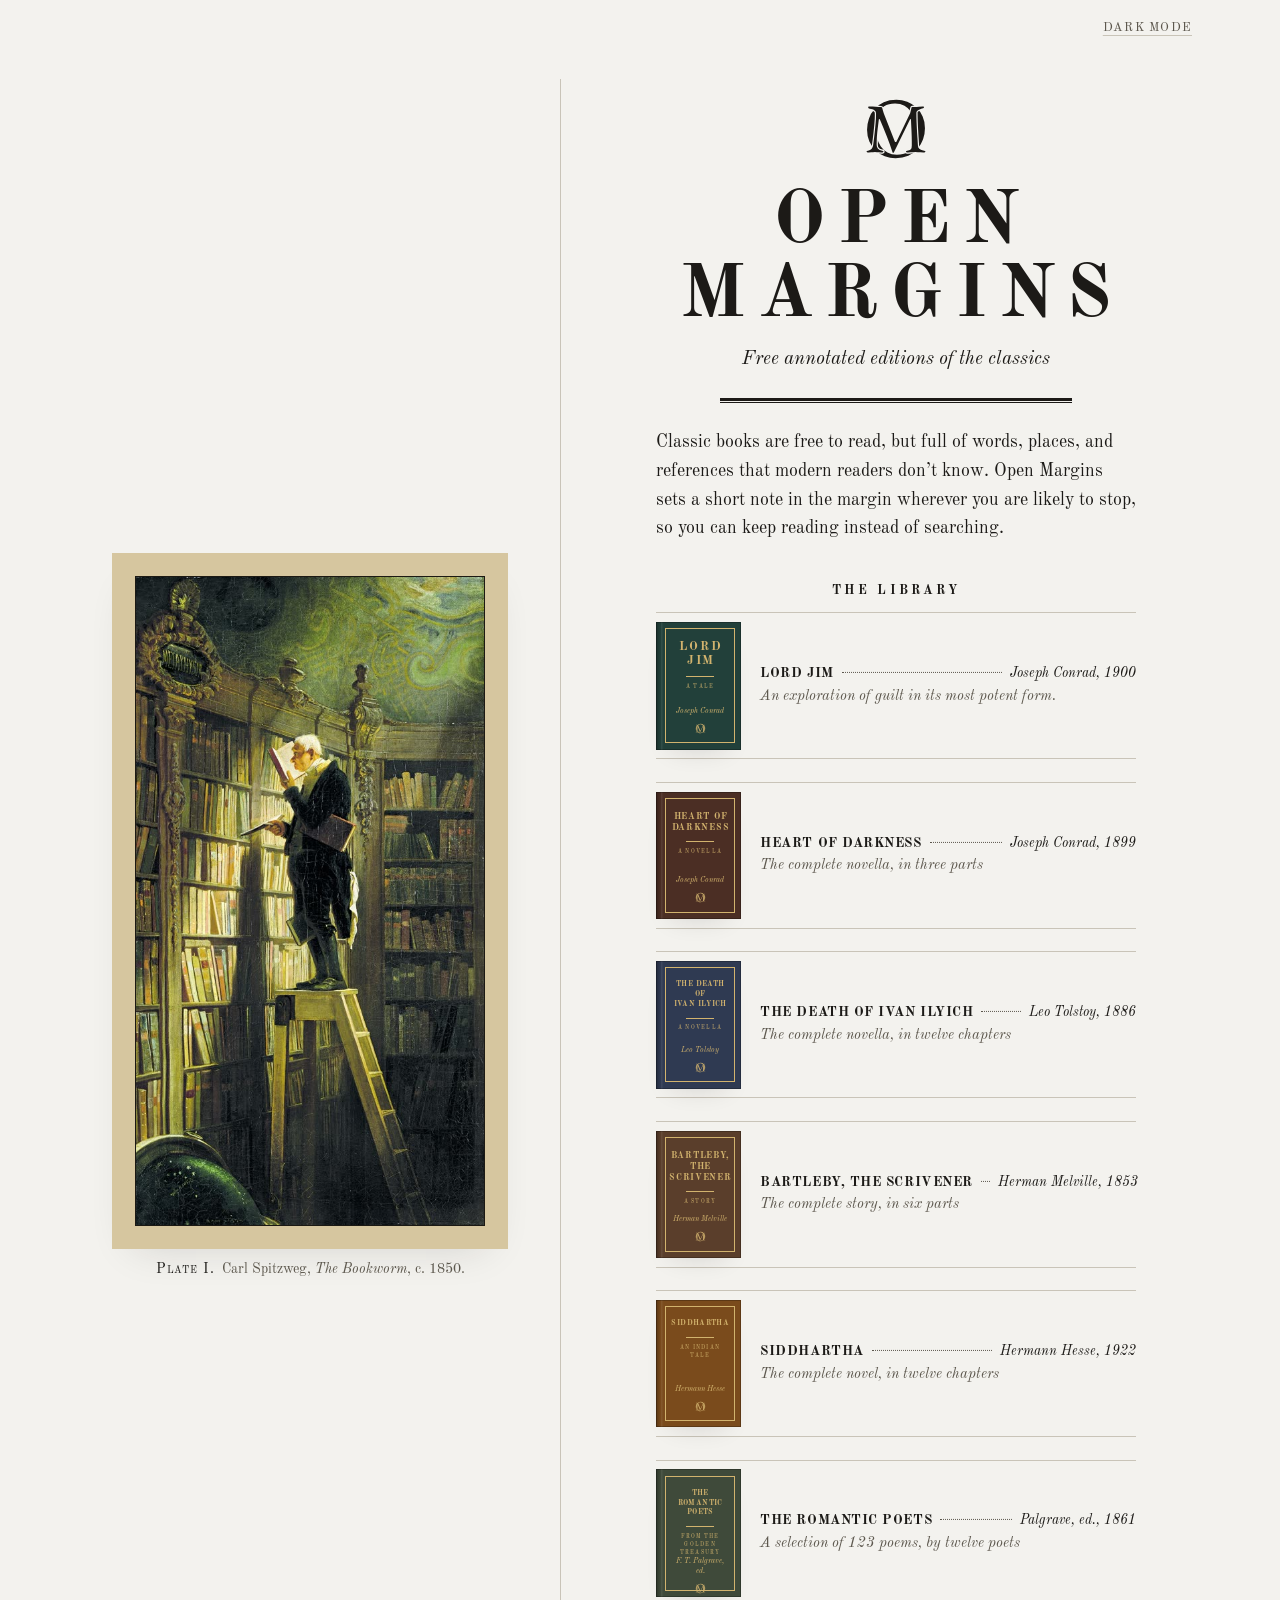
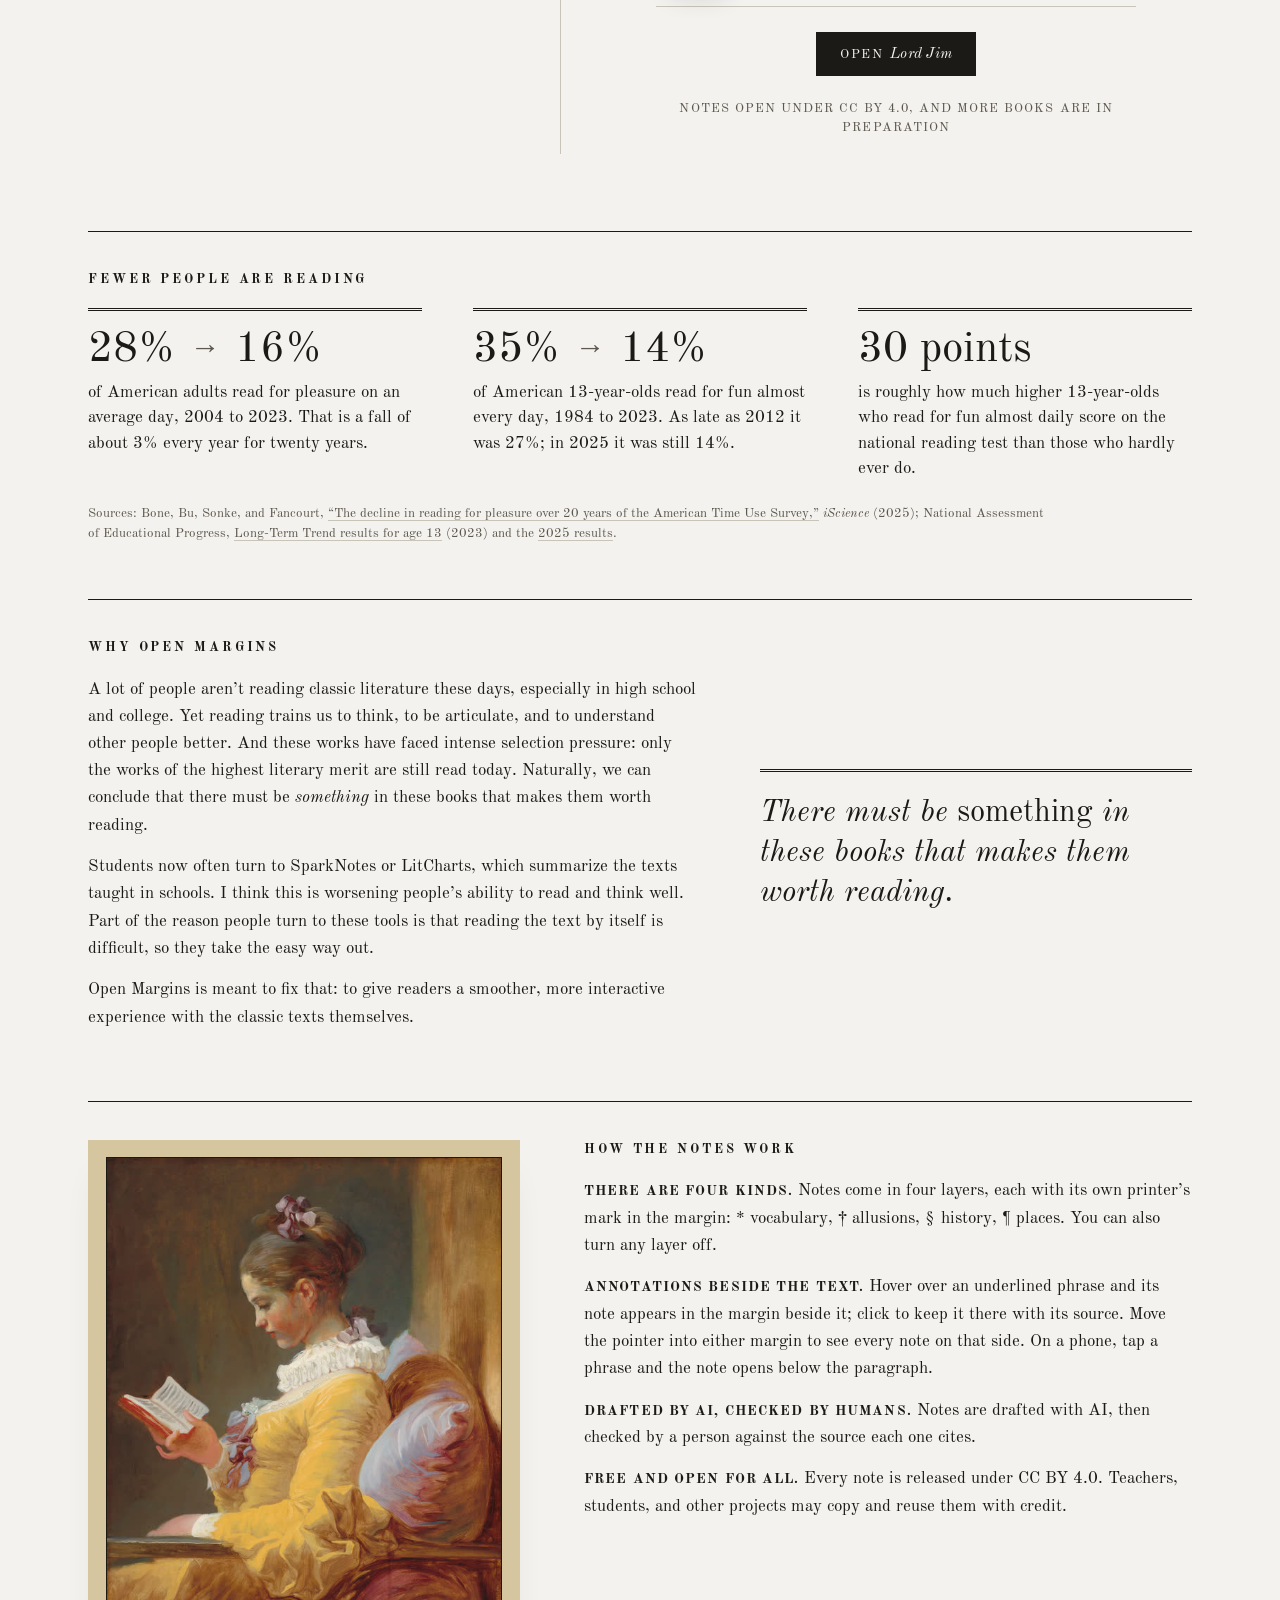
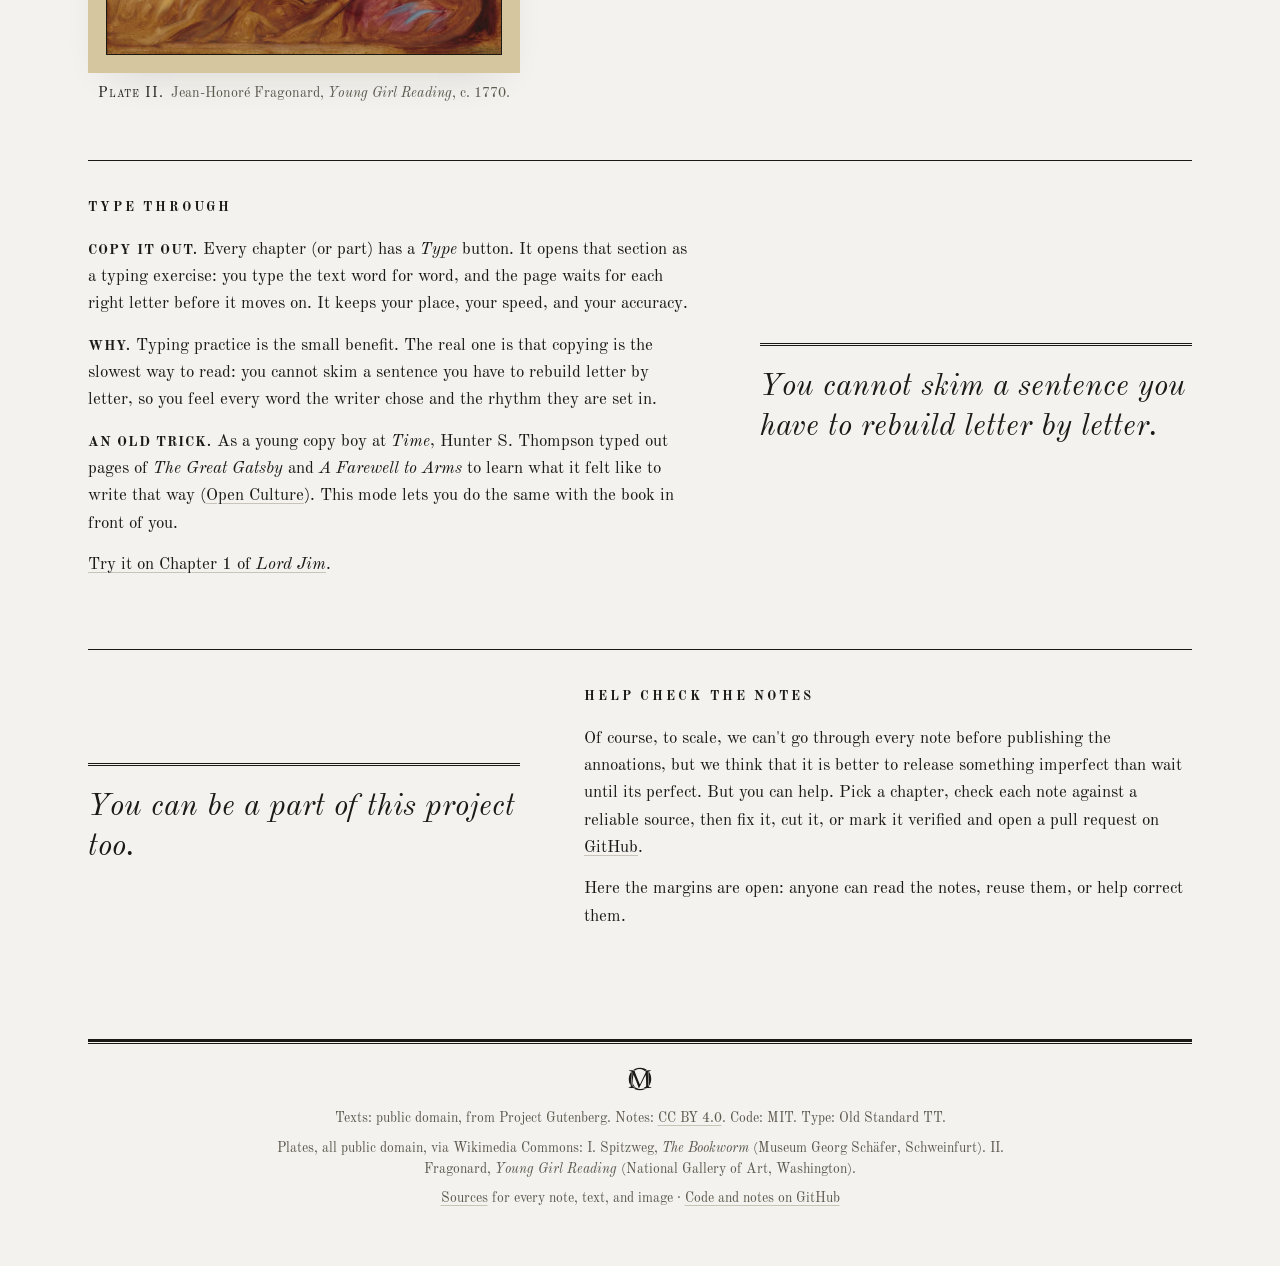
==== site/index.html @ 2da6ede2 "Merge pull request #16 from SamCao920/claude/sharp-brahmagupta-33as66 Add The Romantic Poets (Golden" ====
<!doctype html>
<html lang="en">
<head>
<meta charset="utf-8">
<meta name="viewport" content="width=device-width, initial-scale=1">
<title>Open Margins: free annotated classics</title>
<meta name="description" content="Free, open annotated editions of classic books, with notes on every hard word, place, and reference.">
<link rel="icon" href="brand/favicon.svg" type="image/svg+xml">
<link rel="icon" href="brand/favicon-32.png" sizes="32x32" type="image/png">
<link rel="apple-touch-icon" href="brand/apple-touch-icon.png">
<script src="prefs.js?v=dev"></script>
<script src="books.js?v=dev"></script>
<link rel="stylesheet" href="style.css?v=dev">
</head>
<body class="home">
<div class="home-top"><button type="button" class="text-button" data-theme-toggle>Dark mode</button></div>

<main>
  <div class="home-spread">
    <figure class="plate plate-front">
      <div class="plate-mount">
        <img src="art/bookworm-520.jpg" srcset="art/bookworm-520.jpg 520w, art/bookworm-1000.jpg 1000w"
             sizes="(max-width: 860px) 70vw, 34vw" width="520" height="968"
             alt="An old scholar in a black coat stands at the top of a library ladder, reading a book held close to his face, with more books under his arm, among tall shelves of old volumes.">
      </div>
      <figcaption><span class="plate-no">Plate I.</span> Carl Spitzweg, <em>The Bookworm</em>, c. 1850.</figcaption>
    </figure>

    <div class="title-page">
      <span class="logo logo-title" aria-hidden="true"></span>
      <h1 class="wordmark">Open Margins</h1>
      <p class="subtitle">Free annotated editions of the classics</p>
      <div class="rule-double" aria-hidden="true"></div>
      <p class="lede">Classic books are free to read, but full of words, places, and references that modern readers don’t know. Open Margins sets a short note in the margin wherever you are likely to stop, so you can keep reading instead of searching.</p>

      <h2 class="contents-head">The Library</h2>
      <ul class="library">
        <li class="book">
          <a class="cover" href="book.html?book=lord-jim" style="--cloth: #22403a" tabindex="-1" aria-hidden="true">
            <span class="cover-frame"><span class="cover-title">Lord Jim</span><span class="cover-rule"></span><span class="cover-sub">A Tale</span><span class="cover-author">Joseph Conrad</span><span class="logo"></span></span>
          </a>
          <div class="book-text">
            <a class="book-line" href="book.html?book=lord-jim"><span class="book-name">Lord Jim</span><span class="leader" aria-hidden="true"></span><span class="author">Joseph Conrad, 1900</span></a>
            <span class="book-meta">An exploration of guilt in its most potent form.</span>
          </div>
        </li>
        <li class="book">
          <a class="cover" href="book.html?book=heart-of-darkness" style="--cloth: #4b2e24" tabindex="-1" aria-hidden="true">
            <span class="cover-frame"><span class="cover-title long">Heart of<br>Darkness</span><span class="cover-rule"></span><span class="cover-sub">A Novella</span><span class="cover-author">Joseph Conrad</span><span class="logo"></span></span>
          </a>
          <div class="book-text">
            <a class="book-line" href="book.html?book=heart-of-darkness"><span class="book-name">Heart of Darkness</span><span class="leader" aria-hidden="true"></span><span class="author">Joseph Conrad, 1899</span></a>
            <span class="book-meta">The complete novella, in three parts</span>
          </div>
        </li>
        <li class="book">
          <a class="cover" href="book.html?book=ivan-ilyich" style="--cloth: #2f3a52" tabindex="-1" aria-hidden="true">
            <span class="cover-frame"><span class="cover-title xlong">The Death of<br>Ivan Ilyich</span><span class="cover-rule"></span><span class="cover-sub">A Novella</span><span class="cover-author">Leo Tolstoy</span><span class="logo"></span></span>
          </a>
          <div class="book-text">
            <a class="book-line" href="book.html?book=ivan-ilyich"><span class="book-name">The Death of Ivan Ilyich</span><span class="leader" aria-hidden="true"></span><span class="author">Leo Tolstoy, 1886</span></a>
            <span class="book-meta">The complete novella, in twelve chapters</span>
          </div>
        </li>
        <li class="book">
          <a class="cover" href="book.html?book=bartleby" style="--cloth: #5a3e2b" tabindex="-1" aria-hidden="true">
            <span class="cover-frame"><span class="cover-title long">Bartleby,<br>the Scrivener</span><span class="cover-rule"></span><span class="cover-sub">A Story</span><span class="cover-author">Herman Melville</span><span class="logo"></span></span>
          </a>
          <div class="book-text">
            <a class="book-line" href="book.html?book=bartleby"><span class="book-name">Bartleby, the Scrivener</span><span class="leader" aria-hidden="true"></span><span class="author">Herman Melville, 1853</span></a>
            <span class="book-meta">The complete story, in six parts</span>
          </div>
        </li>
        <li class="book">
          <a class="cover" href="book.html?book=siddhartha" style="--cloth: #7a4b1c" tabindex="-1" aria-hidden="true">
            <span class="cover-frame"><span class="cover-title xlong">Siddhartha</span><span class="cover-rule"></span><span class="cover-sub">An Indian Tale</span><span class="cover-author">Hermann Hesse</span><span class="logo"></span></span>
          </a>
          <div class="book-text">
            <a class="book-line" href="book.html?book=siddhartha"><span class="book-name">Siddhartha</span><span class="leader" aria-hidden="true"></span><span class="author">Hermann Hesse, 1922</span></a>
            <span class="book-meta">The complete novel, in twelve chapters</span>
          </div>
        </li>
        <li class="book">
          <a class="cover" href="book.html?book=romantic-poets" style="--cloth: #3f4a3a" tabindex="-1" aria-hidden="true">
            <span class="cover-frame"><span class="cover-title xlong">The Romantic<br>Poets</span><span class="cover-rule"></span><span class="cover-sub">From the Golden Treasury</span><span class="cover-author">F. T. Palgrave, ed.</span><span class="logo"></span></span>
          </a>
          <div class="book-text">
            <a class="book-line" href="book.html?book=romantic-poets"><span class="book-name">The Romantic Poets</span><span class="leader" aria-hidden="true"></span><span class="author">Palgrave, ed., 1861</span></a>
            <span class="book-meta">A selection of 123 poems, by twelve poets</span>
          </div>
        </li>
      </ul>
      <a class="primary-action" href="book.html?book=lord-jim">Open <em>Lord Jim</em></a>
      <p class="imprint">Notes open under CC BY 4.0, and more books are in preparation</p>
    </div>
  </div>

  <section class="folio folio-figures">
    <h2>Fewer people are reading</h2>
    <div class="figures">
      <div class="figure">
        <p class="figure-num">28% <span class="arrow" aria-label="fell to">→</span> 16%</p>
        <p class="figure-what">of American adults read for pleasure on an average day, 2004 to 2023. That is a fall of about 3% every year for twenty years.</p>
      </div>
      <div class="figure">
        <p class="figure-num">35% <span class="arrow" aria-label="fell to">→</span> 14%</p>
        <p class="figure-what">of American 13-year-olds read for fun almost every day, 1984 to 2023. As late as 2012 it was 27%; in 2025 it was still 14%.</p>
      </div>
      <div class="figure">
        <p class="figure-num">30 points</p>
        <p class="figure-what">is roughly how much higher 13-year-olds who read for fun almost daily score on the national reading test than those who hardly ever do.</p>
      </div>
    </div>
    <p class="figures-source">Sources: Bone, Bu, Sonke, and Fancourt, <a href="https://www.ucl.ac.uk/news/2025/aug/proportion-americans-reading-pleasure-fell-40-over-20-years">“The decline in reading for pleasure over 20 years of the American Time Use Survey,”</a> <em>iScience</em> (2025); National Assessment of Educational Progress, <a href="https://www.nationsreportcard.gov/highlights/ltt/2023/">Long-Term Trend results for age 13</a> (2023) and the <a href="https://www.nagb.gov/news-and-events/news-releases/2026/naep-long-term-trend-assessments-show-different-trends-for-9-and-13-year-olds.html">2025 results</a>.</p>
  </section>

  <section class="folio folio-why">
    <h2>Why Open Margins</h2>
    <div class="folio-body">
      <p>A lot of people aren’t reading classic literature these days, especially in high school and college. Yet reading trains us to think, to be articulate, and to understand other people better. And these works have faced intense selection pressure: only the works of the highest literary merit are still read today. Naturally, we can conclude that there must be <em>something</em> in these books that makes them worth reading.</p>
      <p>Students now often turn to SparkNotes or LitCharts, which summarize the texts taught in schools. I think this is worsening people’s ability to read and think well. Part of the reason people turn to these tools is that reading the text by itself is difficult, so they take the easy way out.</p>
      <p>Open Margins is meant to fix that: to give readers a smoother, more interactive experience with the classic texts themselves.</p>
    </div>
    <blockquote class="folio-quote">
      <p>There must be <em>something</em> in these books that makes them worth reading.</p>
    </blockquote>
  </section>

  <section class="folio folio-alt">
    <h2>How the notes work</h2>
    <figure class="plate folio-plate">
      <div class="plate-mount">
        <img src="art/fragonard-560.jpg" srcset="art/fragonard-560.jpg 560w, art/fragonard-1100.jpg 1100w"
             sizes="(max-width: 760px) 80vw, 27rem" width="560" height="704" loading="lazy"
             alt="A young woman in a bright yellow dress sits in profile against a cushion, absorbed in a small book held in one hand.">
      </div>
      <figcaption><span class="plate-no">Plate II.</span> Jean-Honoré Fragonard, <em>Young Girl Reading</em>, c. 1770.</figcaption>
    </figure>
    <div class="folio-body">
      <p><span class="runin">There are four kinds.</span>Notes come in four layers, each with its own printer’s mark in the margin: * vocabulary, † allusions, § history, ¶ places. You can also turn any layer off.</p>
      <p><span class="runin">Annotations beside the text.</span>Hover over an underlined phrase and its note appears in the margin beside it; click to keep it there with its source. Move the pointer into either margin to see every note on that side. On a phone, tap a phrase and the note opens below the paragraph.</p>
      <p><span class="runin">Drafted by AI, checked by humans.</span>Notes are drafted with AI, then checked by a person against the source each one cites.</p>
      <p><span class="runin">Free and open for all.</span>Every note is released under CC BY 4.0. Teachers, students, and other projects may copy and reuse them with credit.</p>
    </div>
  </section>

  <section class="folio" id="type-through">
    <h2>Type through</h2>
    <div class="folio-body">
      <p><span class="runin">Copy it out.</span>Every chapter (or part) has a <em>Type</em> button. It opens that section as a typing exercise: you type the text word for word, and the page waits for each right letter before it moves on. It keeps your place, your speed, and your accuracy.</p>
      <p><span class="runin">Why.</span>Typing practice is the small benefit. The real one is that copying is the slowest way to read: you cannot skim a sentence you have to rebuild letter by letter, so you feel every word the writer chose and the rhythm they are set in.</p>
      <p><span class="runin">An old trick.</span>As a young copy boy at <em>Time</em>, Hunter S. Thompson typed out pages of <em>The Great Gatsby</em> and <em>A Farewell to Arms</em> to learn what it felt like to write that way (<a href="https://www.openculture.com/2017/06/hunter-s-thompson-typed-out-the-great-gatsby-farewell-to-arms.html">Open Culture</a>). This mode lets you do the same with the book in front of you.</p>
      <p><a href="type.html?book=lord-jim&amp;ch=1">Try it on Chapter 1 of <em>Lord Jim</em></a>.</p>
    </div>
    <blockquote class="folio-quote">
      <p>You cannot skim a sentence you have to rebuild letter by letter.</p>
    </blockquote>
  </section>

  <section class="folio folio-alt">
    <h2>Help check the notes</h2>
    <blockquote class="folio-quote">
      <p>You can be a part of this project too.</p>
    </blockquote>
    <div class="folio-body">
      <p>Of course, to scale, we can't go through every note before publishing the annoations, but we think that it is better to release something imperfect than wait until its perfect. But you can help. Pick a chapter, check each note against a reliable source, then fix it, cut it, or mark it verified and open a pull request on <a href="https://github.com/samcao920/scholia">GitHub</a>.</p>
      <p>Here the margins are open: anyone can read the notes, reuse them, or help correct them.</p>
    </div>
  </section>

  <footer class="colophon">
    <div class="rule-double" aria-hidden="true"></div>
    <span class="logo" aria-hidden="true"></span>
    <p>Texts: public domain, from Project Gutenberg. Notes: <a href="https://creativecommons.org/licenses/by/4.0/">CC BY 4.0</a>. Code: MIT. Type: Old Standard TT.</p>
    <p>Plates, all public domain, via Wikimedia Commons: I. Spitzweg, <em>The Bookworm</em> (Museum Georg Schäfer, Schweinfurt). II. Fragonard, <em>Young Girl Reading</em> (National Gallery of Art, Washington).</p>
    <p><a href="sources.html">Sources</a> for every note, text, and image · <a href="https://github.com/samcao920/scholia">Code and notes on GitHub</a></p>
  </footer>
</main>
</body>
</html>
---- site/style.css ----
/* Open Margins: a Victorian literary magazine. The frame (wrapper, running head,
   rules, contents) carries the period; the reading column stays plain book
   type. Old Standard TT throughout, black ink, a buff wrapper, no colour
   accent. Square corners and hairlines everywhere. */

@font-face {
  font-family: "Old Standard";
  src: url("fonts/old-standard-tt-latin-400-normal.woff2") format("woff2");
  font-weight: 400; font-style: normal; font-display: swap;
}
@font-face {
  font-family: "Old Standard";
  src: url("fonts/old-standard-tt-latin-400-italic.woff2") format("woff2");
  font-weight: 400; font-style: italic; font-display: swap;
}
@font-face {
  font-family: "Old Standard";
  src: url("fonts/old-standard-tt-latin-700-normal.woff2") format("woff2");
  font-weight: 700; font-style: normal; font-display: swap;
}
/* The dagger lives in the latin-ext file; load it for that glyph only. */
@font-face {
  font-family: "Old Standard";
  src: url("fonts/old-standard-tt-latin-ext-400-normal.woff2") format("woff2");
  font-weight: 400; font-style: normal; font-display: swap;
  unicode-range: U+2020;
}
@font-face {
  font-family: "EB Garamond";
  src: url("fonts/eb-garamond-latin-400-normal.woff2") format("woff2");
  font-weight: 400; font-style: normal; font-display: swap;
}
@font-face {
  font-family: "EB Garamond";
  src: url("fonts/eb-garamond-latin-400-italic.woff2") format("woff2");
  font-weight: 400; font-style: italic; font-display: swap;
}

/* ----- Theme ----- */
:root {
  --ground: #f3f2ee;      /* newsprint: neutral, not cream */
  --wrapper: #d6c69f;     /* the magazine's buff wrapper */
  --wrapper-ink: #1c1913;
  --ink: #1c1a17;
  --muted: #5d584e;
  --hair: #1c1a17;        /* rules are printed in ink */
  --faint: #c9c4b8;
  --mark: #e6dcc2;        /* highlight: a wash of wrapper buff */
  --shadow: rgba(28, 26, 23, .16);
  --frame: "Old Standard", "Century Schoolbook", "New Century Schoolbook", Georgia, serif;
  --font: var(--frame);
  --scale: 1;
  --measure: 36em;
  color-scheme: light;
}
/* Dark is a lamplit umber, not black. */
@media (prefers-color-scheme: dark) {
  :root:not([data-theme="light"]) {
    --ground: #2b2823;
    --wrapper: #4a3f2b;
    --wrapper-ink: #efe6d1;
    --ink: #e7e1d4;
    --muted: #b2a995;
    --hair: #cfc6b2;
    --faint: #57514a;
    --mark: #4a4232;
    --shadow: rgba(0, 0, 0, .4);
    color-scheme: dark;
  }
}
:root[data-theme="dark"] {
  --ground: #2b2823;
  --wrapper: #4a3f2b;
  --wrapper-ink: #efe6d1;
  --ink: #e7e1d4;
  --muted: #b2a995;
  --hair: #cfc6b2;
  --faint: #57514a;
  --mark: #4a4232;
  --shadow: rgba(0, 0, 0, .4);
  color-scheme: dark;
}

* { box-sizing: border-box; }
html { -webkit-text-size-adjust: 100%; }
body {
  margin: 0;
  background: var(--ground);
  color: var(--ink);
  font-family: var(--frame);
  font-size: 1.0625rem;
  line-height: 1.55;
  font-kerning: normal;
}
::selection { background: var(--wrapper); color: var(--wrapper-ink); }
a { color: inherit; text-decoration-color: var(--faint); text-decoration-thickness: 1px; text-underline-offset: .2em; }
a:hover { text-decoration-color: currentColor; }
:focus-visible { outline: 1px solid var(--ink); outline-offset: 3px; }
h1, h2, h3 { font-weight: 700; margin: 0; }
.sr-only { position: absolute; width: 1px; height: 1px; overflow: hidden; clip: rect(0 0 0 0); white-space: nowrap; }

/* Thick-thin rule: the periodical's border between wrapper and page. */
.rule-double { height: 5px; border-top: 3px solid var(--hair); border-bottom: 1px solid var(--hair); }

/* ----- Running head (every page) ----- */
.bar {
  position: sticky; top: 0; z-index: 20;
  background: var(--wrapper);
  color: var(--wrapper-ink);
}
.bar-inner {
  display: flex; flex-wrap: wrap; align-items: center; gap: .3rem 1.25rem;
  padding: .45rem 16px .4rem;
  font-size: .85rem;
  line-height: 1.3;
}
.bar .rule-double { border-color: var(--wrapper-ink); }
.bar-title {
  font-weight: 700; letter-spacing: .14em; text-transform: uppercase;
  text-decoration: none; font-size: .9rem;
}
.running { letter-spacing: .08em; text-transform: uppercase; font-size: .78rem; }
.running a { text-decoration: none; }
.running a:hover { text-decoration: underline; }
.running .sep { margin: 0 .5em; opacity: .55; }
.bar-spacer { flex: 1; }
.layers { border: 0; margin: 0; padding: 0; display: flex; flex-wrap: wrap; gap: .1rem 1rem; }
.layers label { cursor: pointer; white-space: nowrap; display: inline-flex; align-items: center; gap: .35rem; }
/* Each layer toggle is its printer's mark in a square box: filled when the
   layer shows, hollow with the name struck through when it is off. */
.layers input { position: absolute; opacity: 0; width: 1px; height: 1px; }
.layers .ref {
  display: inline-grid; place-items: center;
  width: 1.15rem; height: 1.15rem;
  border: 1px solid var(--wrapper-ink);
  font-weight: 700; font-size: .85rem; line-height: 1;
  background: var(--wrapper-ink); color: var(--wrapper);
}
.layers label:has(input:not(:checked)) .ref { background: none; color: var(--wrapper-ink); }
.layers label:has(input:not(:checked)) .name { text-decoration: line-through; opacity: .6; }
.layers label:has(input:focus-visible) .ref { outline: 1px solid var(--wrapper-ink); outline-offset: 2px; }
.bar-button,
.settings > summary {
  font: inherit; font-size: .78rem; letter-spacing: .08em; text-transform: uppercase;
  color: inherit; background: none;
  border: 1px solid currentColor; border-radius: 0;
  padding: .15rem .55rem; cursor: pointer; line-height: 1.4;
}
.bar-button:hover, .settings > summary:hover { background: var(--wrapper-ink); color: var(--wrapper); }

/* ----- Settings (a printed card, not an app panel) ----- */
.settings { position: relative; }
.settings > summary { list-style: none; }
.settings > summary::-webkit-details-marker { display: none; }
.settings[open] > summary { background: var(--wrapper-ink); color: var(--wrapper); }
.settings-panel {
  position: absolute; right: 0; top: calc(100% + .6rem); z-index: 30;
  width: 18rem; max-width: calc(100vw - 2rem);
  padding: .9rem 1rem .9rem;
  background: var(--ground); color: var(--ink);
  border: 1px solid var(--hair);
  box-shadow: 0 10px 30px var(--shadow);
  font-size: .95rem; text-transform: none; letter-spacing: 0;
}
.settings-panel .row { margin: 0 0 .85rem; }
.settings-panel .label { display: block; font-size: .72rem; letter-spacing: .12em; text-transform: uppercase; color: var(--muted); margin-bottom: .3rem; }
.settings-panel output { font-size: .85rem; color: var(--muted); }
.settings-panel .label output { text-transform: none; letter-spacing: 0; font-style: italic; }
.seg { display: flex; border: 1px solid var(--hair); }
.seg label { flex: 1; text-align: center; cursor: pointer; padding: .3rem .5rem; }
.seg label + label { border-left: 1px solid var(--hair); }
.seg input { position: absolute; opacity: 0; pointer-events: none; }
.seg label:has(input:checked) { background: var(--ink); color: var(--ground); }
.seg label:has(input:focus-visible) { outline: 1px solid var(--ink); outline-offset: 2px; }
.settings-panel select {
  width: 100%; font: inherit; color: inherit; border: 1px solid var(--hair); border-radius: 0;
  padding: .25rem 1.8rem .25rem .5rem;
  -webkit-appearance: none; appearance: none;
  /* a small drawn caret: two hairlines */
  background:
    linear-gradient(45deg, transparent 50%, var(--ink) 50%, var(--ink) calc(50% + 1px), transparent calc(50% + 1px)) right .85rem center / 6px 6px no-repeat,
    linear-gradient(-45deg, transparent 50%, var(--ink) 50%, var(--ink) calc(50% + 1px), transparent calc(50% + 1px)) right .5rem center / 6px 6px no-repeat,
    var(--ground);
}
.stepper { display: flex; align-items: center; gap: .6rem; }
.stepper button { font: inherit; color: inherit; background: none; border: 1px solid var(--hair); border-radius: 0; width: 2.6rem; cursor: pointer; }
.stepper button:hover:not(:disabled) { background: var(--ink); color: var(--ground); }
.stepper button:disabled { opacity: .35; cursor: default; }
.stepper output { min-width: 3rem; text-align: center; color: var(--ink); }
.settings-panel input[type=range] { width: 100%; margin: .4rem 0 .2rem; -webkit-appearance: none; appearance: none; background: none; height: 14px; }
.settings-panel input[type=range]::-webkit-slider-runnable-track { height: 1px; background: var(--hair); }
.settings-panel input[type=range]::-moz-range-track { height: 1px; background: var(--hair); }
.settings-panel input[type=range]::-webkit-slider-thumb { -webkit-appearance: none; width: 12px; height: 12px; margin-top: -6px; background: var(--ink); border: 0; border-radius: 0; }
.settings-panel input[type=range]::-moz-range-thumb { width: 12px; height: 12px; background: var(--ink); border: 0; border-radius: 0; }
.settings-panel input[type=range]:focus-visible { outline: 1px solid var(--ink); outline-offset: 4px; }
.settings-panel .hint { color: var(--muted); font-size: .85rem; line-height: 1.4; margin: .35rem 0 0; font-style: italic; }
.settings-panel [data-prefs-reset] { font: inherit; font-size: .85rem; color: var(--muted); background: none; border: 0; padding: 0; text-decoration: underline; text-decoration-color: var(--faint); cursor: pointer; }

/* ----- Logo: the overlapping O-and-M monogram, drawn in the current text colour ----- */
.logo {
  display: inline-block; width: 1em; height: 1em; flex: none;
  background: currentColor;
  -webkit-mask: url("brand/mark.svg") center / contain no-repeat;
          mask: url("brand/mark.svg") center / contain no-repeat;
}
.bar-title { display: inline-flex; align-items: center; gap: .45rem; }
.bar-title .logo { width: 1.45rem; height: 1.45rem; }

/* ----- Home: the library's opening spread ----- */
/* Class names here are deliberately specific: some extensions inject global
   CSS for generic names (Curius ships PDF.js's ".spread { white-space:
   nowrap }"), which broke this layout. */
/* A frontispiece faces a title page across one gutter. Buff appears only as
   the mount of each plate, so nothing butts against the page edge. */
.home-top { max-width: 72rem; margin: 0 auto; padding: .9rem 24px 0; text-align: right; }
.text-button {
  font: inherit; font-size: .78rem; letter-spacing: .1em; text-transform: uppercase;
  color: var(--muted); background: none; border: 0; padding: .2rem 0; cursor: pointer;
  text-decoration: underline; text-decoration-color: var(--faint); text-underline-offset: .3em;
}
.text-button:hover { color: var(--ink); text-decoration-color: currentColor; }

.home-spread {
  box-sizing: border-box; width: 100%; max-width: 72rem; margin: 0 auto;
  padding: clamp(1rem, 3vw, 2.5rem) 24px clamp(3rem, 6vw, 5rem);
  display: flex; align-items: center; justify-content: center;
}
.plate { margin: 0; }
.plate-mount {
  display: block;
  background: var(--wrapper);
  padding: clamp(12px, 1.8vw, 24px);
  box-shadow: 0 18px 40px -22px var(--shadow);
}
.plate-mount img { display: block; width: 100%; height: auto; border: 1px solid var(--wrapper-ink); }
.plate figcaption { font-size: .88rem; color: var(--muted); margin-top: .7rem; line-height: 1.4; }
.plate-no { font-variant: small-caps; letter-spacing: .06em; color: var(--ink); margin-right: .25em; }

.plate-front {
  /* Width follows the viewport height so the tall painting fits on screen:
     image ratio 520:968, plus the mount's padding. */
  flex: 0 0 auto; width: min(40%, calc(min(72vh, 780px) * .537 + 48px));
  margin-right: clamp(1.5rem, 4vw, 3.5rem); text-align: center;
}
.title-page {
  flex: 1 1 0; min-width: 0; max-width: 38rem;
  border-left: 1px solid var(--faint);
  padding: 1rem 0 1rem clamp(1.5rem, 5vw, 4.5rem);
  text-align: center;
}
.logo-title { width: 4.25rem; height: 4.25rem; color: var(--ink); }
.wordmark {
  font-size: clamp(2.8rem, 6.4vw, 4.6rem);
  letter-spacing: .16em; margin-right: -.16em; /* recentre tracked caps */
  text-transform: uppercase; line-height: 1; margin-top: .9rem;
}
.title-page .subtitle { font-style: italic; font-size: 1.2rem; margin: .7rem 0 1.4rem; }
.title-page .rule-double { max-width: 22rem; margin: 0 auto; }
.title-page .lede { width: 100%; max-width: 30rem; margin: 1.6rem auto 0; font-size: 1.12rem; line-height: 1.6; text-align: left; }
.contents-head {
  font-size: .8rem; letter-spacing: .24em; text-transform: uppercase;
  margin: 2.4rem 0 .7rem;
}
.library { list-style: none; margin: 0 auto; padding: 0; max-width: 30rem; text-align: left; }
.library li { padding: .55rem 0; border-top: 1px solid var(--faint); border-bottom: 1px solid var(--faint); }
.book-line { display: flex; align-items: baseline; gap: .6rem; text-decoration: none; }
.book-line .book-name { font-weight: 700; letter-spacing: .08em; text-transform: uppercase; white-space: nowrap; }
.book-line .leader { flex: 1; border-bottom: 1px dotted var(--muted); transform: translateY(-.3em); min-width: .6rem; }
.book-line .author { font-style: italic; white-space: nowrap; }
.book-line:hover .title { text-decoration: underline; text-underline-offset: .2em; }
.library .book-meta { display: block; color: var(--muted); font-size: .92rem; font-style: italic; margin-top: .1rem; }
.primary-action {
  display: inline-block; margin-top: 1.6rem;
  padding: .6rem 1.4rem .55rem;
  border: 1px solid var(--ink); background: var(--ink); color: var(--ground);
  font-size: .82rem; letter-spacing: .14em; text-transform: uppercase; text-decoration: none;
  transition: background .18s cubic-bezier(.16, 1, .3, 1), color .18s cubic-bezier(.16, 1, .3, 1);
}
.primary-action em { text-transform: none; letter-spacing: .02em; font-size: 1.15em; }
.primary-action:hover { background: transparent; color: var(--ink); }
.imprint { margin: 1.4rem 0 0; font-size: .8rem; letter-spacing: .08em; text-transform: uppercase; color: var(--muted); }

/* Folios share the spread's 72rem measure: a text column beside a plate
   or pull quote, alternating sides down the page. */
.folio {
  box-sizing: border-box; max-width: 72rem; margin: 0 auto; padding: 0 24px 3.5rem;
  display: grid; grid-template-columns: minmax(0, 1fr) min(40%, 27rem);
  grid-template-areas: "head aside" "body aside"; grid-template-rows: auto 1fr;
  column-gap: clamp(2rem, 5vw, 4.5rem);
}
.folio-alt { grid-template-columns: min(40%, 27rem) minmax(0, 1fr); grid-template-areas: "aside head" "aside body"; }
.folio::before {
  content: ""; grid-column: 1 / -1; grid-row: 1; align-self: start;
  border-top: 1px solid var(--hair); margin-top: 0;
}
.folio h2 {
  grid-area: head;
  font-size: .82rem; letter-spacing: .22em; text-transform: uppercase;
  margin: 0 0 1.1rem; padding-top: 2.4rem;
}
.folio-body { grid-area: body; max-width: 38rem; }
.folio-alt .folio-body { justify-self: end; }
.folio-body p { margin: 0 0 .9rem; line-height: 1.6; }
.folio-plate { grid-area: aside; margin: 2.4rem 0 0; text-align: center; }
.folio-plate .plate-mount { padding: clamp(12px, 1.4vw, 18px); }
.folio-quote {
  grid-area: aside; align-self: center; margin: 2.4rem 0 0; padding: 1.4rem 0 0;
  border-top: 3px double var(--ink);
}
.folio-quote p {
  margin: 0; font-size: clamp(1.5rem, 2.4vw, 2rem); line-height: 1.3; font-style: italic;
}
.folio-quote em { font-style: normal; }

/* Reading statistics: three large figures across the spread's full width. */
.folio-figures { display: block; }
.folio-figures::before { display: block; }
.figures { display: grid; grid-template-columns: repeat(3, minmax(0, 1fr)); gap: 1.6rem clamp(1.5rem, 4vw, 3.5rem); }
.figure { border-top: 3px double var(--ink); padding-top: .9rem; }
.figure-num { margin: 0 0 .4rem; font-size: clamp(1.9rem, 3.4vw, 2.7rem); line-height: 1.1; white-space: nowrap; font-variant-numeric: lining-nums; }
.figure-num .arrow { color: var(--muted); font-size: .7em; vertical-align: .12em; margin: 0 .1em; }
.figure-what { margin: 0; line-height: 1.5; }
.figures-source { margin: 1.4rem 0 0; font-size: .82rem; color: var(--muted); line-height: 1.5; max-width: 60rem; }
@media (max-width: 760px) { .figures { grid-template-columns: 1fr; } }

.colophon {
  box-sizing: border-box; max-width: 72rem; margin: 1rem auto 0; padding: 1.4rem 24px 3rem;
  color: var(--muted); font-size: .86rem; text-align: center;
}
.colophon .rule-double { margin-bottom: 1.4rem; }
.colophon .logo { width: 1.6rem; height: 1.6rem; color: var(--ink); margin-bottom: .6rem; }
.colophon p { margin: 0 auto .5rem; max-width: 46rem; }

@media (max-width: 860px) {
  .home-spread { flex-direction: column; gap: 2rem; }
  .title-page { order: -1; flex: none; width: 100%; border-left: 0; padding: 0; }
  .plate-front { width: min(100%, calc(62vh * .537 + 48px)); margin: 0 auto; }
}
@media (max-width: 600px) {
  .book-line { flex-wrap: wrap; row-gap: 0; }
  .book-line .leader { display: none; }
  .book-line .author { flex-basis: 100%; }
}
@media (max-width: 760px) {
  .folio, .folio-alt { grid-template-columns: 1fr; grid-template-areas: "head" "aside" "body"; grid-template-rows: auto; }
  .folio-alt .folio-body { justify-self: start; }
  .folio-plate { max-width: 260px; margin: .5rem auto 1.5rem; }
  .folio-quote { margin: 0 0 1.5rem; }
}

/* ----- Covers: a publisher's cloth binding, one --cloth colour per book ----- */
/* Sized in em: set font-size on the cover to scale the whole binding. */
.cover {
  --gilt: #d2b36e;
  position: relative; display: block; flex: none;
  width: 10em; height: 15em; padding: .75em;
  background:
    linear-gradient(90deg, rgba(0, 0, 0, .28) 0, rgba(0, 0, 0, 0) .55em,
                    rgba(255, 255, 255, .07) .65em, rgba(255, 255, 255, 0) .9em),
    var(--cloth, #2f3b33);
  color: var(--gilt); text-decoration: none; text-align: center;
  box-shadow: 0 14px 26px -16px var(--shadow), inset 0 0 0 1px rgba(0, 0, 0, .25);
}
.cover-frame {
  display: flex; flex-direction: column; align-items: center; height: 100%;
  padding: 1.4em .7em 1em; margin-left: .35em;
  border: .2em double var(--gilt);
}
.cover-title {
  font-weight: 700; font-size: 1.45em; line-height: 1.1;
  letter-spacing: .14em; margin-right: -.14em; text-transform: uppercase;
}
.cover-title.xlong { font-size: .86em; letter-spacing: .05em; margin-right: -.05em; line-height: 1.35; }
.cover-title.long { font-size: 1.05em; letter-spacing: .08em; margin-right: -.08em; line-height: 1.25; }
.cover-rule { width: 3.2em; margin: .9em 0 .7em; border-top: .2em double var(--gilt); }
.cover-sub { font-size: .62em; letter-spacing: .24em; text-transform: uppercase; }
.cover-author { margin-top: auto; font-style: italic; font-size: .9em; line-height: 1.2; }
.cover .logo { width: 1.3em; height: 1.3em; margin-top: .8em; opacity: .9; }
a.cover { transition: transform .2s cubic-bezier(.16, 1, .3, 1); }
a.cover:hover { transform: translateY(-3px); }

/* Home library: cover beside its contents line */
.library .book { display: flex; align-items: center; gap: 1.2rem; }
.library .book + .book { margin-top: 1.4rem; }
.library .book-line { font-size: .85rem; gap: .5rem; }
.library .book-line .book-name { letter-spacing: .04em; }
.library .book .cover { font-size: 8.5px; }
.library .book-text { flex: 1; min-width: 0; }

/* ----- Title page (book) ----- */
.page { max-width: 40rem; margin: 0 auto; padding: 0 16px 4rem; }
.book-frontispiece { text-align: center; margin: 2.4rem 0 0; }
.book-frontispiece .plate-mount { max-width: 100%; }
.book-frontispiece figcaption { max-width: 32rem; margin-left: auto; margin-right: auto; }
.title-block { text-align: center; padding: 3rem 0 2rem; }
.title-block.with-cover { display: flex; align-items: center; gap: 2.2rem; text-align: left; padding-bottom: 1rem; }
.title-block.with-cover .cover { font-size: 15px; }
.title-block .blurb { margin: 1.2rem 0 0; font-size: 1.1rem; line-height: 1.55; }
@media (max-width: 600px) {
  .title-block.with-cover { flex-direction: column; text-align: center; gap: 1.6rem; }
  .title-block.with-cover .cover { font-size: 13px; }
}
.title-block h1 { font-size: clamp(2.2rem, 7vw, 3.4rem); letter-spacing: .08em; text-transform: uppercase; line-height: 1.05; }
.title-block .by { margin: .8rem 0 0; letter-spacing: .12em; text-transform: uppercase; font-size: .85rem; }
.title-block .by em { text-transform: none; letter-spacing: 0; font-size: 1.05rem; }

.page h2 {
  font-size: .82rem; letter-spacing: .2em; text-transform: uppercase; text-align: center;
  margin: 3rem 0 1rem; padding-bottom: .5rem;
}
.page h2::after { content: ""; display: block; width: 3rem; margin: .5rem auto 0; border-top: 1px solid var(--hair); }
.page p { margin: 0 0 .9rem; }
.page .lede { font-size: 1.15rem; line-height: 1.55; margin-top: 2.4rem; }
.runin { font-weight: 700; letter-spacing: .08em; text-transform: uppercase; font-size: .82em; margin-right: .35em; }

/* Contents with dotted leaders */
.contents { list-style: none; padding: 0; margin: 0; }
.contents li { display: flex; align-items: baseline; gap: .5rem; padding: .3rem 0; }
.contents .line { display: flex; align-items: baseline; gap: .5rem; width: 100%; }
.contents .leader { flex: 1; border-bottom: 1px dotted var(--muted); transform: translateY(-.3em); min-width: 1.5rem; }
.contents .what a { text-decoration: none; }
.contents .what a:hover { text-decoration: underline; }
.contents .num { flex: none; width: 3.2rem; text-align: right; padding-right: .7rem; letter-spacing: .04em; }
.contents .status { font-style: italic; color: var(--muted); white-space: nowrap; }
.contents-book li { padding: .55rem 0; flex-direction: column; gap: .15rem; }
.contents-book .title { font-weight: 700; letter-spacing: .1em; text-transform: uppercase; }
.contents-book .meta { display: block; font-style: italic; color: var(--muted); font-size: .95rem; }
.contents-book .title { text-decoration: none; }
.contents-book .title:hover { text-decoration: underline; }

.foot { color: var(--muted); font-size: .88rem; margin-top: 3.5rem; padding-top: .6rem; border-top: 1px solid var(--hair); text-align: center; }

/* Sources page */
.sources .source-list, .sources .cites { list-style: none; padding: 0; margin: 0 0 1rem; }
.sources .source-list li { margin: 0 0 .7rem; }
.sources a { overflow-wrap: anywhere; }
.work { margin: 0 0 1.6rem; }
.work h3 { font-size: 1.05rem; margin: 0; }
.work h3 a { text-decoration: none; }
.work h3 a:hover { text-decoration: underline; }
.work .count { font-weight: 400; font-style: italic; color: var(--muted); font-size: .9rem; margin-left: .3rem; }
.work .about { margin: .15rem 0 .3rem; color: var(--muted); }
.sources details summary { cursor: pointer; font-size: .82rem; letter-spacing: .1em; text-transform: uppercase; color: var(--muted); }
.sources details summary:hover { color: var(--ink); }
.sources details[open] summary { margin-bottom: .6rem; }
.sources .cites li { font-size: .9rem; line-height: 1.45; padding: .3rem 0; border-top: 1px solid var(--faint); }
.sources .where { font-variant: small-caps; letter-spacing: .04em; }

/* ----- Chapter reader ----- */
.reader { position: relative; padding: 2.6rem 16px 4rem; }
.column {
  position: relative; z-index: 1;
  width: min(100%, var(--measure));
  margin: 0 auto;
  font-family: var(--font);
  font-size: calc(1.2rem * var(--scale));
  line-height: 1.62;
}
.chapter-head { text-align: center; margin-bottom: 2rem; font-family: var(--frame); }
.chapter-head h1 { font-size: 1.05em; letter-spacing: .24em; text-transform: uppercase; margin-right: -.24em; }
.chapter-head .rule-short { width: 4.5rem; margin: .9rem auto 0; height: 4px; border-top: 1px solid var(--hair); border-bottom: 1px solid var(--hair); }
/* Book-style paragraphs: indented, no gap; a two-line initial opens the chapter. */
#text p { margin: 0; text-indent: 1.5em; }
#text p:first-child { text-indent: 0; }
#text p:first-child::first-letter {
  float: left; font-family: var(--frame); font-weight: 700;
  font-size: 3.2em; line-height: .8; margin: .07em .04em 0 0;
}
/* Period practice: the rest of the opening line in spaced capitals, so the
   initial reads as part of its word. */
#text p:first-child::first-line { text-transform: uppercase; font-size: .8em; letter-spacing: .05em; }
/* Justified and hyphenated like book type, where lines are long enough. */
@media (min-width: 701px) {
  #text p { text-align: justify; hyphens: auto; -webkit-hyphens: auto; }
}
/* A quotation set off from the narrative (e.g. Stein's lines of Goethe):
   indented as a block, a size smaller, line breaks kept. */
#text p.extract { margin: .7em 0 .7em 2.5em; text-indent: 0; text-align: left; font-size: .9em; line-height: 1.55; }
@media (max-width: 600px) { #text p.extract { margin-left: 1.2em; } }
/* Verse books: every stanza keeps its line breaks, at full size. */
.verse #text p.extract { margin: .9em 0 .9em .6em; font-size: 1em; line-height: 1.6; }
.verse #text p:not(.extract) { margin-top: 2.4em; margin-bottom: .5em; text-indent: 0; font-size: 1.05em; }
@media (max-width: 600px) { .verse #text p.extract { margin-left: .2em; } }
#text .status { text-indent: 0; color: var(--muted); font-style: italic; }

.anchor {
  cursor: pointer;
  hyphens: manual; -webkit-hyphens: manual; /* never split an annotated phrase */
  text-decoration: underline;
  text-decoration-style: dotted;
  text-decoration-color: var(--muted);
  text-decoration-thickness: 1px;
  text-underline-offset: .22em;
}
.anchor:hover, .anchor.hover { text-decoration-style: solid; text-decoration-color: var(--ink); }
.anchor.active { background: var(--mark); text-decoration-style: solid; text-decoration-color: var(--ink); }

/* Notes are set like a scholarly apparatus: mark, lemma], gloss. */
.note { font-family: var(--font); font-size: calc(.95rem * var(--scale)); line-height: 1.4; text-indent: 0; }
.note .ref { font-family: var(--frame); font-weight: 700; margin-right: .3em; }
.note .term { font-style: italic; }
.note .term::after { content: "]"; font-style: normal; margin: 0 .3em 0 .05em; }
.note .layer-name { display: none; }
.note .source { display: block; color: var(--muted); font-size: .88em; margin-top: .2rem; overflow-wrap: anywhere; }

/* Panels: all of one side's notes, opened by moving into that margin. */
.panel {
  position: absolute; top: 0; z-index: 2;
  opacity: 0; pointer-events: none; visibility: hidden;
  transition: opacity .2s cubic-bezier(.16, 1, .3, 1), transform .2s cubic-bezier(.16, 1, .3, 1), visibility 0s linear .2s;
}
.panel-left { transform: translateX(-8px); }
.panel-right { transform: translateX(8px); }
.panel.open {
  opacity: 1; pointer-events: auto; visibility: visible; transform: none;
  transition: opacity .2s cubic-bezier(.16, 1, .3, 1), transform .2s cubic-bezier(.16, 1, .3, 1);
}
.panel .note { position: absolute; left: .5rem; right: .5rem; cursor: pointer; padding: .05rem .25rem; font-size: calc(.88rem * var(--scale)); line-height: 1.28; }
.panel .note .source { display: none; }
.panel .note.active .source { display: block; }
.panel .note.hover, .panel .note.active { background: var(--mark); }
.panel .note.offscreen { visibility: hidden; }
/* The open margin is an overview: each note shows the lines that fit (set
   in reader.js by trimming the gloss to whole words). Hovering or pinning a
   note shows it whole, over its neighbours. */
.gloss-short { display: none; }
.panel .note.clamped:not(.active):not(.hover) .gloss { display: none; }
.panel .note.clamped:not(.active):not(.hover) .gloss-short { display: inline; }
.panel .note.hover, .panel .note.active { z-index: 2; box-shadow: 0 6px 18px var(--shadow); }

/* A single note beside its anchor, on hover or click */
.focus-note {
  position: absolute; z-index: 3;
  padding: .05rem .25rem;
  opacity: 0; visibility: hidden; transform: translateY(3px);
  transition: opacity .16s cubic-bezier(.16, 1, .3, 1), transform .16s cubic-bezier(.16, 1, .3, 1), visibility 0s linear .16s;
}
.focus-note.shown {
  opacity: 1; visibility: visible; transform: none;
  transition: opacity .16s cubic-bezier(.16, 1, .3, 1), transform .16s cubic-bezier(.16, 1, .3, 1);
}
.focus-note .source { display: none; }
.focus-note.pinned .source { display: block; }
.focus-note.pinned { background: var(--mark); }

/* When both panels don't fit, an open panel slides the text aside. */
.column, .ticks { transform: translateX(var(--shift, 0)); transition: transform .24s cubic-bezier(.16, 1, .3, 1); }

/* Margin reference marks: one per annotated line, by layer */
.ticks { position: absolute; top: 0; width: 2.4rem; z-index: 1; font-family: var(--frame); }
.tick {
  position: absolute; left: 0; right: 0; white-space: nowrap;
  font-size: 1rem; letter-spacing: .08em;
  color: var(--muted);
}
.ticks-left .tick { text-align: right; }
.ticks-right .tick { text-align: left; }
.tick.hover, .tick.active { color: var(--ink); font-weight: 700; }

/* Phone notes: a footnote under the paragraph, with a footnote rule */
.inline-note { margin: .6em 0 .8em; padding-top: .45rem; position: relative; }
.inline-note::before { content: ""; position: absolute; top: 0; left: 0; width: 4em; border-top: 1px solid var(--hair); }

body.inline-mode .panel,
body.inline-mode .ticks { display: none; }

/* Hidden layers */
body.hide-vocab    .anchor[data-layer="vocab"],
body.hide-allusion .anchor[data-layer="allusion"],
body.hide-history  .anchor[data-layer="history"],
body.hide-place    .anchor[data-layer="place"] { text-decoration: none; cursor: auto; background: none; }
body.hide-vocab    :is(.note, .tick)[data-layer="vocab"],
body.hide-allusion :is(.note, .tick)[data-layer="allusion"],
body.hide-history  :is(.note, .tick)[data-layer="history"],
body.hide-place    :is(.note, .tick)[data-layer="place"] { display: none; }

.chapnav {
  font-family: var(--frame);
  display: grid; grid-template-columns: 1fr auto 1fr; gap: 1rem;
  margin-top: 3rem; padding-top: .6rem;
  border-top: 1px solid var(--hair);
  font-size: .75rem; letter-spacing: .12em; text-transform: uppercase;
}
.chapnav a { text-decoration: none; }
.chapnav .next { text-align: right; }
.chapnav .dir { display: block; color: var(--muted); letter-spacing: .14em; }
.chapnav a:hover { text-decoration: underline; }

@media (max-width: 700px) {
  .bar-inner { gap: .3rem .9rem; }
  .layers { order: 10; width: 100%; }
  .running .chapter-crumb { display: none; }
  .reader { padding-top: 1.8rem; }
}

/* Long contents lists run in columns on wide screens. */
#toc { columns: 3 11rem; column-gap: 2rem; }
#toc li { break-inside: avoid; }

/* ----- Search: the book page (inline) and a menu in the chapter bar ----- */
.search-form { display: flex; gap: .5rem; align-items: stretch; }
.search-form input {
  flex: 1; min-width: 0; font: inherit; font-size: 1rem; color: var(--ink);
  background: var(--ground); border: 1px solid var(--hair); border-radius: 0; padding: .35rem .55rem;
}
.search-form input::-webkit-search-cancel-button { -webkit-appearance: none; appearance: none; }
.search-form input:focus-visible { outline: 1px solid var(--ink); outline-offset: 1px; }
.search-form .bar-button { font-size: .72rem; }
.search-hint { margin: .45rem 0 .2rem; font-size: .82rem; font-style: italic; color: var(--muted); }
.search-meta { margin: .8rem 0 .4rem; font-size: .85rem; color: var(--muted); }
.search-list { list-style: none; margin: 0; padding: 0; }
.search-list li { border-top: 1px solid var(--hair); }
.search-list a { display: block; padding: .55rem 0; color: inherit; text-decoration: none; }
.search-list a:hover .snip, .search-list a:focus-visible .snip { text-decoration: underline; text-decoration-color: var(--faint); }
.search-list .where { display: block; font-size: .7rem; letter-spacing: .12em; text-transform: uppercase; color: var(--muted); margin-bottom: .15rem; }
.search-list .here { letter-spacing: .04em; text-transform: none; font-style: italic; margin-left: .3rem; }
.search-list .snip { display: block; font-size: .92rem; line-height: 1.45; }
.search-list .note-hit .snip { font-style: italic; }
.search-list mark, mark.search-hit { background: var(--mark); color: inherit; padding: 0 .05em; }
.search-more { margin-top: .6rem; }
.search-panel { width: 30rem; max-height: min(70vh, 40rem); overflow-y: auto; }
#book-search { margin: 0 0 2.2rem; }
#text p.search-target { animation: search-flash 2.4s ease-out; }
@keyframes search-flash { from { background: var(--mark); } to { background: transparent; } }
@media (prefers-reduced-motion: reduce) { #text p.search-target { animation: none; } }

/* ----- Type through: type a chapter out to learn the writer's diction ----- */
a.bar-button { text-decoration: none; display: inline-block; }
.type-page { max-width: 42rem; padding-top: 2.6rem; }
.type-page .chapter-head { margin-bottom: 1.4rem; font-size: 1.2rem; }
.type-intro { color: var(--muted); font-style: italic; font-size: .95rem; line-height: 1.5; text-align: center; margin: 0 auto 1.4rem; max-width: 36rem; }
.type-stats {
  position: sticky; top: 2.6rem; z-index: 5;
  display: flex; flex-wrap: wrap; gap: .3rem 1.4rem; align-items: center; justify-content: center;
  padding: .5rem 0; margin-bottom: 1.6rem;
  background: var(--ground); border-top: 1px solid var(--hair); border-bottom: 1px solid var(--hair);
  font-size: .8rem; letter-spacing: .06em; color: var(--muted);
}
.type-stats b { color: var(--ink); font-size: 1rem; letter-spacing: 0; font-variant-numeric: tabular-nums; }
.type-stats .bar-button { font-size: .68rem; }
.type-text { font-family: var(--font); font-size: calc(1.25rem * var(--scale)); line-height: 1.75; cursor: text; outline: none; }
.type-text p { margin: 0 0 .2em; text-indent: 1.5em; color: var(--muted); opacity: .6; }
.type-text p:first-child { text-indent: 0; }
.type-text p.done { color: var(--ink); opacity: .9; }
.type-text p.current { color: var(--muted); opacity: 1; }
.type-text p.current .typed { color: var(--ink); }
.type-text p.extract { margin: .7em 0 .7em 2.5em; text-indent: 0; font-size: .9em; }
.type-text .caret { background: var(--mark); color: var(--ink); box-shadow: inset 0 -2px 0 var(--ink); }
.type-text .caret-end { color: var(--muted); padding: 0 .2em; margin-left: .15em; font-size: .8em; }
body:not(.type-focus) .type-text .caret { box-shadow: inset 0 -2px 0 var(--faint); }
.type-text .caret.miss { animation: type-miss .35s ease-out; }
@keyframes type-miss { from { background: #c0392b; color: #fff; } to { background: var(--mark); color: var(--ink); } }
.type-text .status { text-indent: 0; font-style: italic; }
.type-text .type-finished { text-indent: 0; text-align: center; opacity: 1; color: var(--ink); margin-top: 2rem; font-style: italic; }
/* The textarea only catches keys; it is kept on screen (so phones show a
   keyboard) but invisible. */
.type-input { position: fixed; left: 0; bottom: 0; width: 1px; height: 1px; opacity: 0; border: 0; padding: 0; resize: none; font-size: 16px; }
@media (max-width: 600px) { .type-text p.extract { margin-left: 1.2em; } .type-stats { top: 0; position: static; } }
@media (prefers-reduced-motion: reduce) { .type-text .caret.miss { animation: none; outline: 2px solid #c0392b; } }
.type-pointer { text-align: center; color: var(--muted); font-size: .92rem; margin-top: 1.6rem; }

.verse #text p:first-child::first-letter { font-size: inherit; float: none; line-height: inherit; padding: 0; margin: 0; font-weight: inherit; }
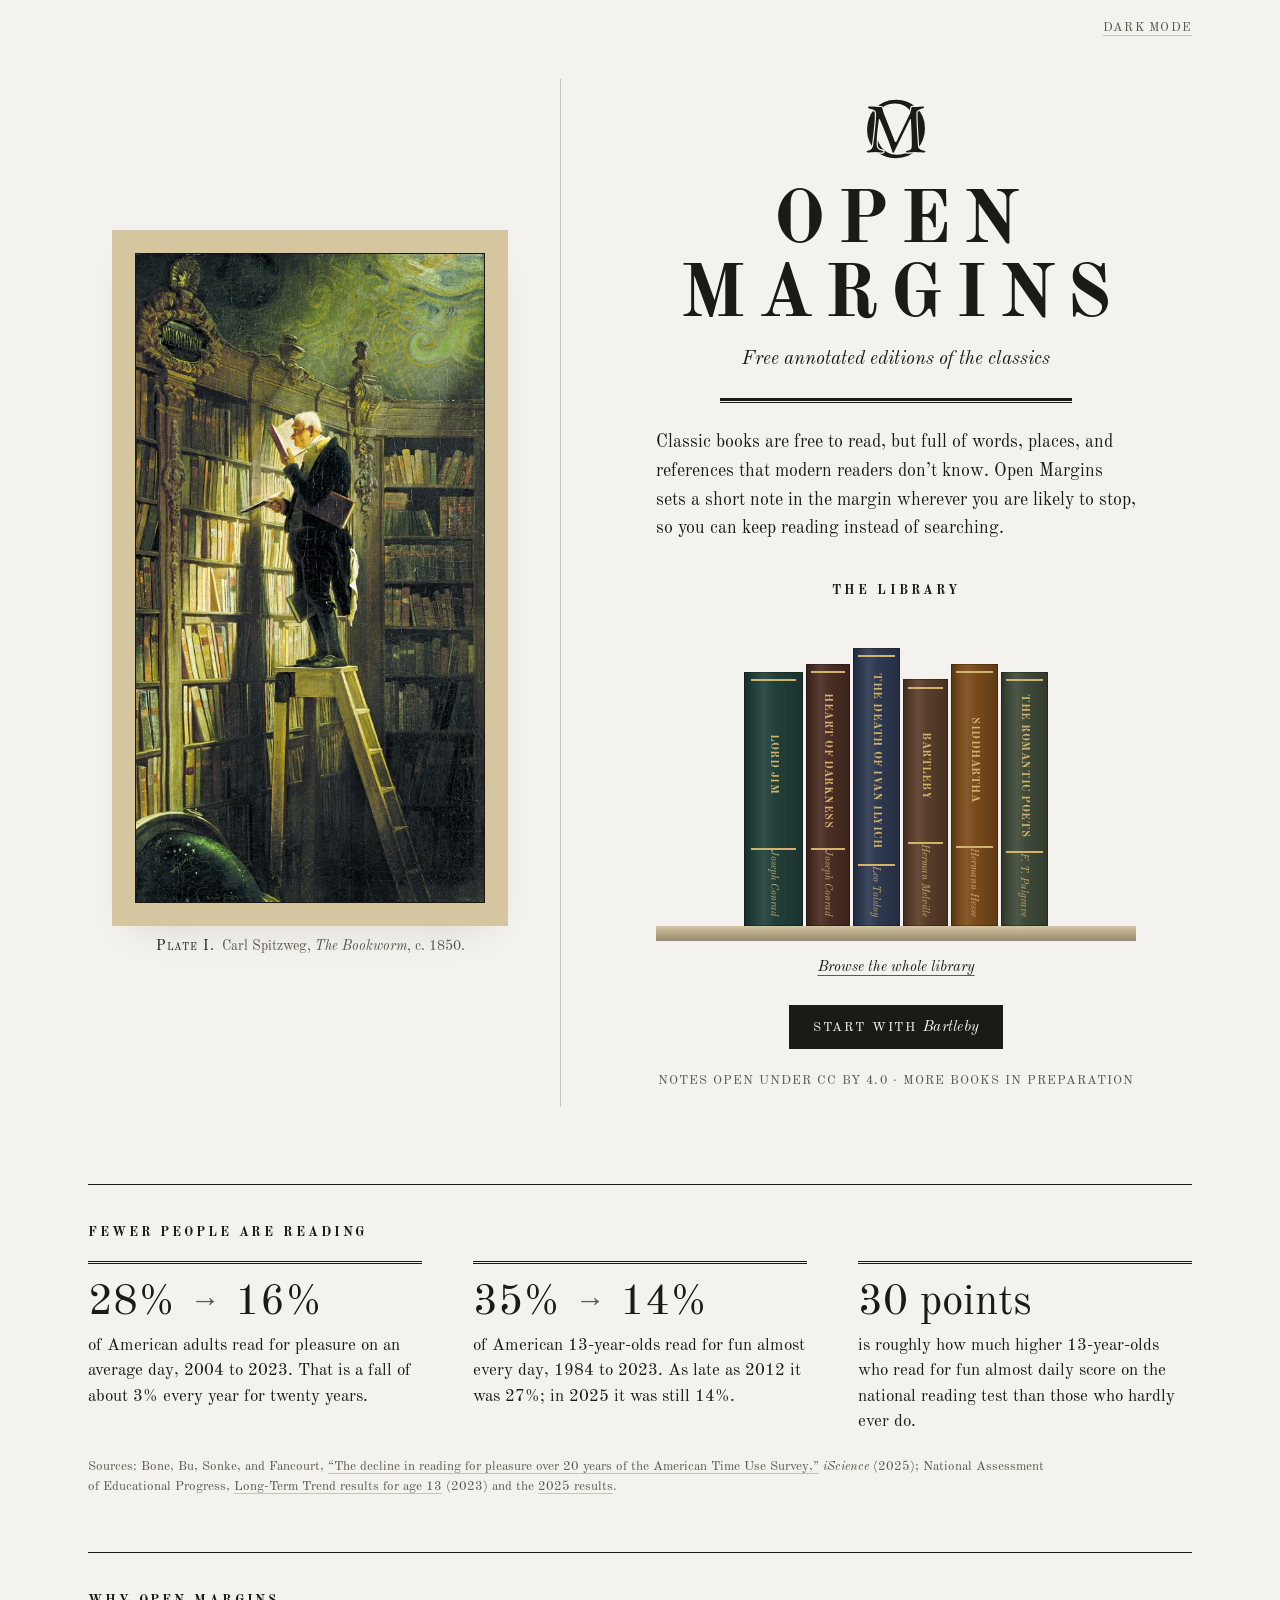
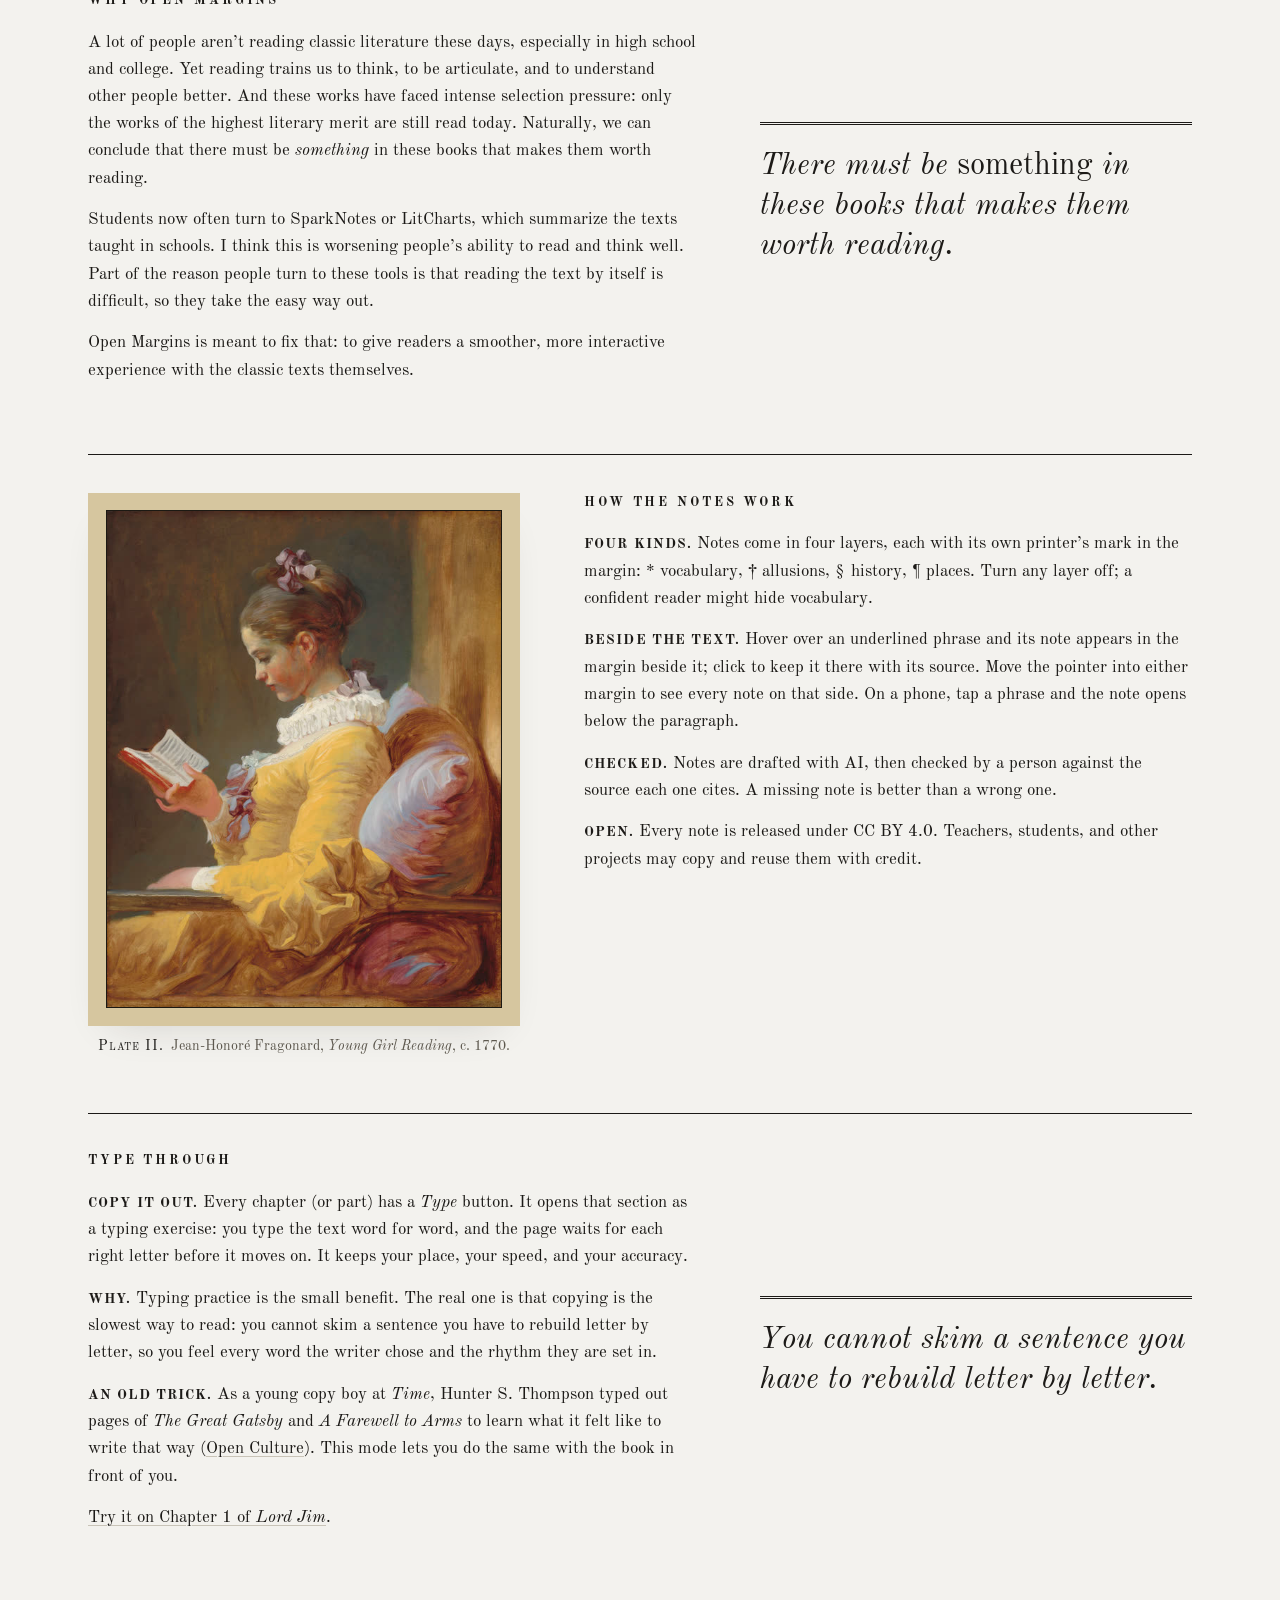
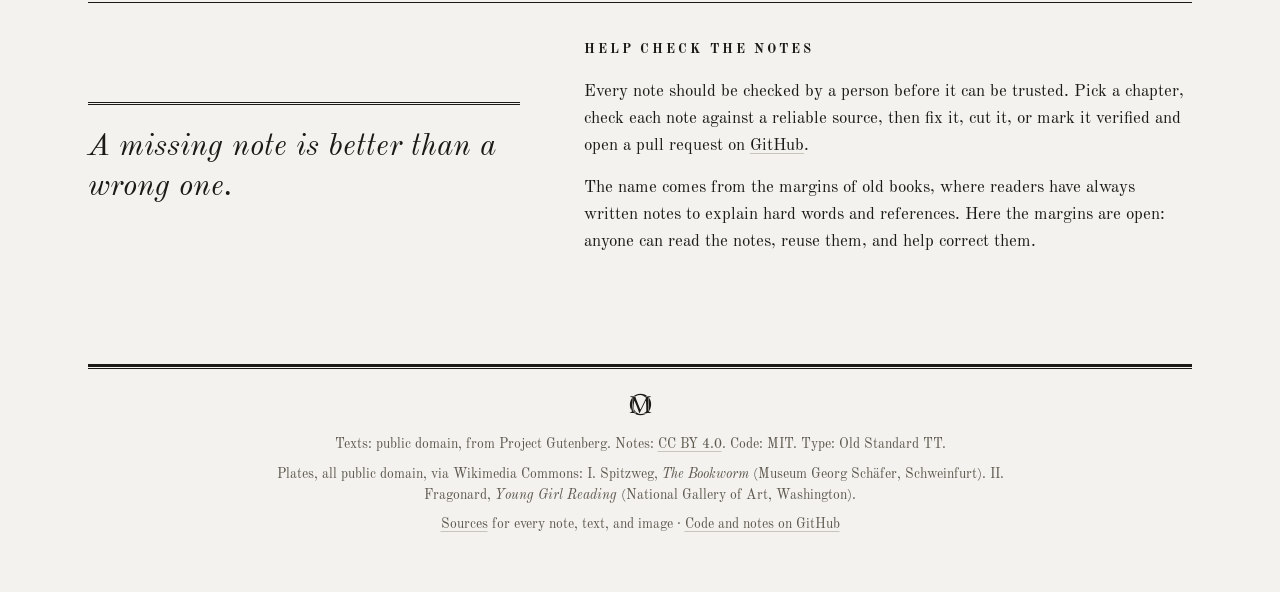
==== commit 4b0018f5: "Library: shelf of spines on the home page, a separate library page with filters, and a continue-read" ====
--- a/site/index.html
+++ b/site/index.html
@@ -10,6 +10,7 @@
 <link rel="apple-touch-icon" href="brand/apple-touch-icon.png">
 <script src="prefs.js?v=dev"></script>
 <script src="books.js?v=dev"></script>
+<script src="library.js?v=dev" defer></script>
 <link rel="stylesheet" href="style.css?v=dev">
 </head>
 <body class="home">
@@ -34,64 +35,12 @@
       <p class="lede">Classic books are free to read, but full of words, places, and references that modern readers don’t know. Open Margins sets a short note in the margin wherever you are likely to stop, so you can keep reading instead of searching.</p>
 
       <h2 class="contents-head">The Library</h2>
-      <ul class="library">
-        <li class="book">
-          <a class="cover" href="book.html?book=lord-jim" style="--cloth: #22403a" tabindex="-1" aria-hidden="true">
-            <span class="cover-frame"><span class="cover-title">Lord Jim</span><span class="cover-rule"></span><span class="cover-sub">A Tale</span><span class="cover-author">Joseph Conrad</span><span class="logo"></span></span>
-          </a>
-          <div class="book-text">
-            <a class="book-line" href="book.html?book=lord-jim"><span class="book-name">Lord Jim</span><span class="leader" aria-hidden="true"></span><span class="author">Joseph Conrad, 1900</span></a>
-            <span class="book-meta">An exploration of guilt in its most potent form.</span>
-          </div>
-        </li>
-        <li class="book">
-          <a class="cover" href="book.html?book=heart-of-darkness" style="--cloth: #4b2e24" tabindex="-1" aria-hidden="true">
-            <span class="cover-frame"><span class="cover-title long">Heart of<br>Darkness</span><span class="cover-rule"></span><span class="cover-sub">A Novella</span><span class="cover-author">Joseph Conrad</span><span class="logo"></span></span>
-          </a>
-          <div class="book-text">
-            <a class="book-line" href="book.html?book=heart-of-darkness"><span class="book-name">Heart of Darkness</span><span class="leader" aria-hidden="true"></span><span class="author">Joseph Conrad, 1899</span></a>
-            <span class="book-meta">The complete novella, in three parts</span>
-          </div>
-        </li>
-        <li class="book">
-          <a class="cover" href="book.html?book=ivan-ilyich" style="--cloth: #2f3a52" tabindex="-1" aria-hidden="true">
-            <span class="cover-frame"><span class="cover-title xlong">The Death of<br>Ivan Ilyich</span><span class="cover-rule"></span><span class="cover-sub">A Novella</span><span class="cover-author">Leo Tolstoy</span><span class="logo"></span></span>
-          </a>
-          <div class="book-text">
-            <a class="book-line" href="book.html?book=ivan-ilyich"><span class="book-name">The Death of Ivan Ilyich</span><span class="leader" aria-hidden="true"></span><span class="author">Leo Tolstoy, 1886</span></a>
-            <span class="book-meta">The complete novella, in twelve chapters</span>
-          </div>
-        </li>
-        <li class="book">
-          <a class="cover" href="book.html?book=bartleby" style="--cloth: #5a3e2b" tabindex="-1" aria-hidden="true">
-            <span class="cover-frame"><span class="cover-title long">Bartleby,<br>the Scrivener</span><span class="cover-rule"></span><span class="cover-sub">A Story</span><span class="cover-author">Herman Melville</span><span class="logo"></span></span>
-          </a>
-          <div class="book-text">
-            <a class="book-line" href="book.html?book=bartleby"><span class="book-name">Bartleby, the Scrivener</span><span class="leader" aria-hidden="true"></span><span class="author">Herman Melville, 1853</span></a>
-            <span class="book-meta">The complete story, in six parts</span>
-          </div>
-        </li>
-        <li class="book">
-          <a class="cover" href="book.html?book=siddhartha" style="--cloth: #7a4b1c" tabindex="-1" aria-hidden="true">
-            <span class="cover-frame"><span class="cover-title xlong">Siddhartha</span><span class="cover-rule"></span><span class="cover-sub">An Indian Tale</span><span class="cover-author">Hermann Hesse</span><span class="logo"></span></span>
-          </a>
-          <div class="book-text">
-            <a class="book-line" href="book.html?book=siddhartha"><span class="book-name">Siddhartha</span><span class="leader" aria-hidden="true"></span><span class="author">Hermann Hesse, 1922</span></a>
-            <span class="book-meta">The complete novel, in twelve chapters</span>
-          </div>
-        </li>
-        <li class="book">
-          <a class="cover" href="book.html?book=romantic-poets" style="--cloth: #3f4a3a" tabindex="-1" aria-hidden="true">
-            <span class="cover-frame"><span class="cover-title xlong">The Romantic<br>Poets</span><span class="cover-rule"></span><span class="cover-sub">From the Golden Treasury</span><span class="cover-author">F. T. Palgrave, ed.</span><span class="logo"></span></span>
-          </a>
-          <div class="book-text">
-            <a class="book-line" href="book.html?book=romantic-poets"><span class="book-name">The Romantic Poets</span><span class="leader" aria-hidden="true"></span><span class="author">Palgrave, ed., 1861</span></a>
-            <span class="book-meta">A selection of 123 poems, by twelve poets</span>
-          </div>
-        </li>
-      </ul>
-      <a class="primary-action" href="book.html?book=lord-jim">Open <em>Lord Jim</em></a>
-      <p class="imprint">Notes open under CC BY 4.0, and more books are in preparation</p>
+      <ul class="shelf" id="shelf"></ul>
+      <noscript><p><a href="library.html">Browse the library</a></p></noscript>
+      <div class="shelf-board" aria-hidden="true"></div>
+      <p class="shelf-links"><a href="library.html">Browse the whole library</a></p>
+      <a class="primary-action" id="primary-action" href="book.html?book=bartleby">Start with <em>Bartleby</em></a>
+      <p class="imprint">Notes open under CC BY 4.0 · More books in preparation</p>
     </div>
   </div>
 
@@ -137,10 +86,10 @@
       <figcaption><span class="plate-no">Plate II.</span> Jean-Honoré Fragonard, <em>Young Girl Reading</em>, c. 1770.</figcaption>
     </figure>
     <div class="folio-body">
-      <p><span class="runin">There are four kinds.</span>Notes come in four layers, each with its own printer’s mark in the margin: * vocabulary, † allusions, § history, ¶ places. You can also turn any layer off.</p>
-      <p><span class="runin">Annotations beside the text.</span>Hover over an underlined phrase and its note appears in the margin beside it; click to keep it there with its source. Move the pointer into either margin to see every note on that side. On a phone, tap a phrase and the note opens below the paragraph.</p>
-      <p><span class="runin">Drafted by AI, checked by humans.</span>Notes are drafted with AI, then checked by a person against the source each one cites.</p>
-      <p><span class="runin">Free and open for all.</span>Every note is released under CC BY 4.0. Teachers, students, and other projects may copy and reuse them with credit.</p>
+      <p><span class="runin">Four kinds.</span>Notes come in four layers, each with its own printer’s mark in the margin: * vocabulary, † allusions, § history, ¶ places. Turn any layer off; a confident reader might hide vocabulary.</p>
+      <p><span class="runin">Beside the text.</span>Hover over an underlined phrase and its note appears in the margin beside it; click to keep it there with its source. Move the pointer into either margin to see every note on that side. On a phone, tap a phrase and the note opens below the paragraph.</p>
+      <p><span class="runin">Checked.</span>Notes are drafted with AI, then checked by a person against the source each one cites. A missing note is better than a wrong one.</p>
+      <p><span class="runin">Open.</span>Every note is released under CC BY 4.0. Teachers, students, and other projects may copy and reuse them with credit.</p>
     </div>
   </section>
 
@@ -160,11 +109,11 @@
   <section class="folio folio-alt">
     <h2>Help check the notes</h2>
     <blockquote class="folio-quote">
-      <p>You can be a part of this project too.</p>
+      <p>A missing note is better than a wrong one.</p>
     </blockquote>
     <div class="folio-body">
-      <p>Of course, to scale, we can't go through every note before publishing the annoations, but we think that it is better to release something imperfect than wait until its perfect. But you can help. Pick a chapter, check each note against a reliable source, then fix it, cut it, or mark it verified and open a pull request on <a href="https://github.com/samcao920/scholia">GitHub</a>.</p>
-      <p>Here the margins are open: anyone can read the notes, reuse them, or help correct them.</p>
+      <p>Every note should be checked by a person before it can be trusted. Pick a chapter, check each note against a reliable source, then fix it, cut it, or mark it verified and open a pull request on <a href="https://github.com/samcao920/scholia">GitHub</a>.</p>
+      <p>The name comes from the margins of old books, where readers have always written notes to explain hard words and references. Here the margins are open: anyone can read the notes, reuse them, and help correct them.</p>
     </div>
   </section>
 
@@ -176,5 +125,16 @@
     <p><a href="sources.html">Sources</a> for every note, text, and image · <a href="https://github.com/samcao920/scholia">Code and notes on GitHub</a></p>
   </footer>
 </main>
+<script>
+document.addEventListener('DOMContentLoaded', function () {
+  OMLIB.renderShelf(document.getElementById('shelf'));
+  var l = OMLIB.lastRead(), a = document.getElementById('primary-action');
+  if (l) {
+    var b = window.OMBOOKS[l.book];
+    a.href = 'chapter.html?book=' + l.book + '&ch=' + l.ch;
+    a.innerHTML = 'Continue <em>' + b.title + '</em>, ' + b.unit.toLowerCase() + ' ' + l.ch;
+  }
+});
+</script>
 </body>
 </html>
--- a/site/style.css
+++ b/site/style.css
@@ -261,14 +261,6 @@
   font-size: .8rem; letter-spacing: .24em; text-transform: uppercase;
   margin: 2.4rem 0 .7rem;
 }
-.library { list-style: none; margin: 0 auto; padding: 0; max-width: 30rem; text-align: left; }
-.library li { padding: .55rem 0; border-top: 1px solid var(--faint); border-bottom: 1px solid var(--faint); }
-.book-line { display: flex; align-items: baseline; gap: .6rem; text-decoration: none; }
-.book-line .book-name { font-weight: 700; letter-spacing: .08em; text-transform: uppercase; white-space: nowrap; }
-.book-line .leader { flex: 1; border-bottom: 1px dotted var(--muted); transform: translateY(-.3em); min-width: .6rem; }
-.book-line .author { font-style: italic; white-space: nowrap; }
-.book-line:hover .title { text-decoration: underline; text-underline-offset: .2em; }
-.library .book-meta { display: block; color: var(--muted); font-size: .92rem; font-style: italic; margin-top: .1rem; }
 .primary-action {
   display: inline-block; margin-top: 1.6rem;
   padding: .6rem 1.4rem .55rem;
@@ -379,13 +371,6 @@
 a.cover { transition: transform .2s cubic-bezier(.16, 1, .3, 1); }
 a.cover:hover { transform: translateY(-3px); }
 
-/* Home library: cover beside its contents line */
-.library .book { display: flex; align-items: center; gap: 1.2rem; }
-.library .book + .book { margin-top: 1.4rem; }
-.library .book-line { font-size: .85rem; gap: .5rem; }
-.library .book-line .book-name { letter-spacing: .04em; }
-.library .book .cover { font-size: 8.5px; }
-.library .book-text { flex: 1; min-width: 0; }
 
 /* ----- Title page (book) ----- */
 .page { max-width: 40rem; margin: 0 auto; padding: 0 16px 4rem; }
@@ -660,3 +645,61 @@
 .type-pointer { text-align: center; color: var(--muted); font-size: .92rem; margin-top: 1.6rem; }
 
 .verse #text p:first-child::first-letter { font-size: inherit; float: none; line-height: inherit; padding: 0; margin: 0; font-weight: inherit; }
+
+/* ----- Home: a shelf of spines ----- */
+.shelf {
+  --gilt: #d2b36e;
+  list-style: none; margin: 0 auto; padding: 1.6rem 1rem 0; max-width: 30rem;
+  display: flex; align-items: flex-end; justify-content: safe center; gap: 3px; overflow-x: auto; overflow-y: hidden;
+  scroll-snap-type: x proximity; font-size: 13px;
+}
+.spine-item { flex: none; scroll-snap-align: start; padding-top: .8em; }
+.spine {
+  display: flex; flex-direction: column; align-items: center; justify-content: space-between;
+  width: var(--w); height: var(--h); padding: .55em 0; box-sizing: border-box;
+  background:
+    linear-gradient(90deg, rgba(0,0,0,.3) 0, rgba(0,0,0,0) 18%, rgba(255,255,255,.08) 34%, rgba(255,255,255,0) 52%, rgba(0,0,0,.22) 100%),
+    var(--cloth);
+  color: var(--gilt); text-decoration: none;
+  box-shadow: inset 0 0 0 1px rgba(0,0,0,.25), 0 10px 14px -12px var(--shadow);
+  transform-origin: 50% 100%;
+  transition: transform .22s cubic-bezier(.16, 1, .3, 1), box-shadow .22s;
+}
+.spine-band { width: 78%; border-top: .18em double var(--gilt); flex: none; }
+.spine-title, .spine-author { writing-mode: vertical-rl; white-space: nowrap; overflow: hidden; text-overflow: ellipsis; }
+.spine-title { font-weight: 700; font-size: .86em; letter-spacing: .05em; text-transform: uppercase; flex: 1; margin: .7em 0; max-height: 100%; line-height: 1; }
+.spine-author { font-style: italic; font-size: .8em; flex: none; margin-bottom: .2em; opacity: .9; }
+.spine:hover, .spine:focus-visible { transform: translateY(-.9em) rotate(-2deg); box-shadow: inset 0 0 0 1px rgba(0,0,0,.25), 0 18px 18px -14px var(--shadow); outline: none; }
+.spine:focus-visible { outline: 2px solid var(--ink); outline-offset: 2px; }
+.shelf-board {
+  max-width: 30rem; height: .9rem; margin: 0 auto;
+  background: linear-gradient(var(--wrapper), color-mix(in srgb, var(--wrapper) 70%, #000));
+  box-shadow: 0 8px 12px -8px var(--shadow);
+}
+.shelf-links { margin: 1rem 0 0; font-size: .92rem; font-style: italic; }
+.shelf-links a { color: var(--ink); text-underline-offset: .25em; text-decoration-color: var(--muted); }
+
+/* ----- Library page ----- */
+.page-wide { max-width: 64rem; }
+.lib-head { text-align: center; margin: 2.2rem 0 1.8rem; }
+.lib-head h1 { font-size: clamp(1.8rem, 4vw, 2.6rem); letter-spacing: .14em; text-transform: uppercase; margin: 0; }
+.lib-head .by { font-style: italic; color: var(--muted); margin: .6rem 0 1.2rem; }
+.lib-filters { display: inline-flex; gap: .4rem; }
+.lib-filter {
+  font: inherit; font-size: .78rem; letter-spacing: .12em; text-transform: uppercase;
+  padding: .35rem .9rem; background: none; color: var(--ink); border: 1px solid var(--faint); cursor: pointer;
+}
+.lib-filter:hover { border-color: var(--ink); }
+.lib-filter[aria-pressed="true"] { background: var(--ink); color: var(--ground); border-color: var(--ink); }
+.lib-grid {
+  list-style: none; margin: 0; padding: 0;
+  display: grid; grid-template-columns: repeat(auto-fill, minmax(9.5rem, 1fr)); gap: 2.4rem 1.2rem;
+}
+.lib-link { display: flex; flex-direction: column; align-items: center; text-align: center; text-decoration: none; color: var(--ink); }
+.lib-link .cover { font-size: 14px; transition: transform .22s cubic-bezier(.16, 1, .3, 1); }
+.lib-link:hover .cover, .lib-link:focus-visible .cover { transform: translateY(-5px); }
+.lib-name { margin-top: 1rem; font-weight: 700; letter-spacing: .06em; text-transform: uppercase; font-size: .9rem; }
+.lib-by { font-style: italic; margin-top: .15rem; }
+.lib-meta { margin-top: .35rem; font-size: .8rem; color: var(--muted); letter-spacing: .04em; }
+.lib-foot { text-align: center; margin: 3rem 0 0; font-size: .8rem; letter-spacing: .08em; text-transform: uppercase; color: var(--muted); }
+@media (prefers-reduced-motion: reduce) { .spine, .lib-link .cover { transition: none; } }
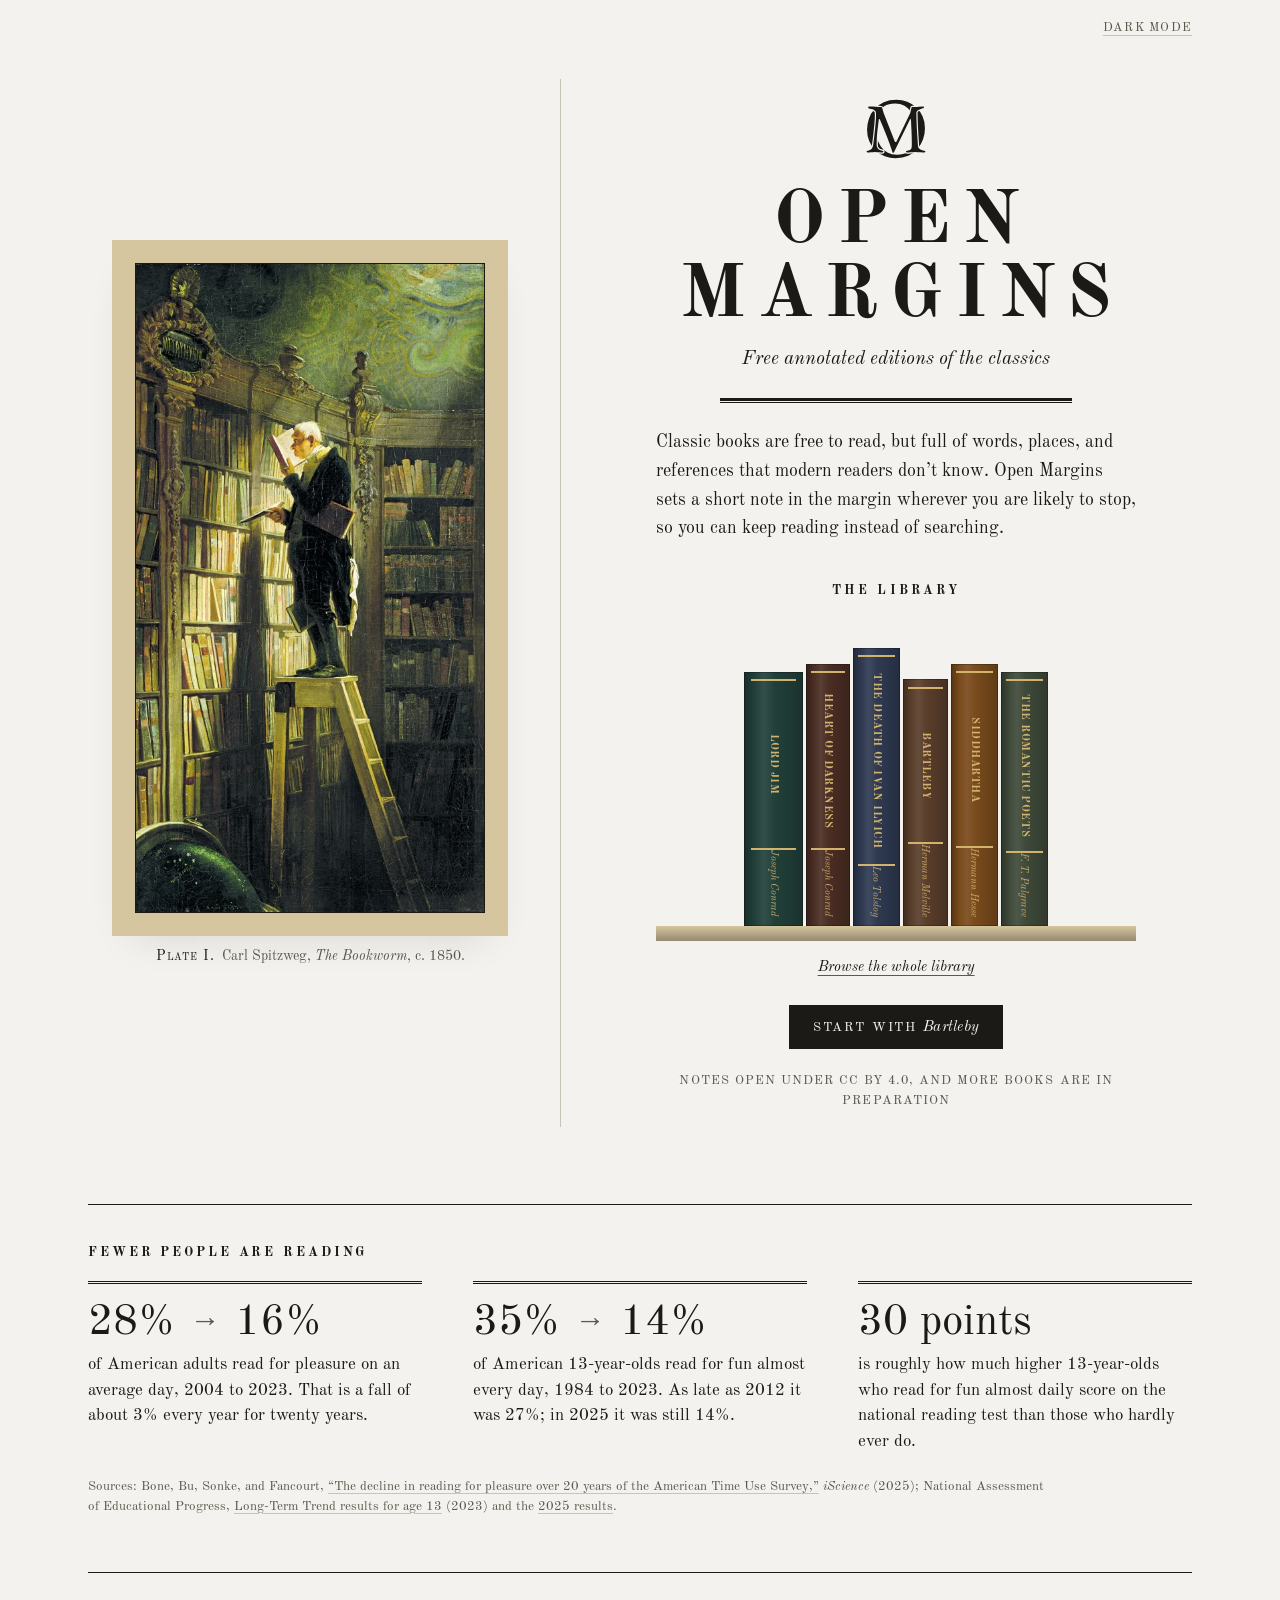
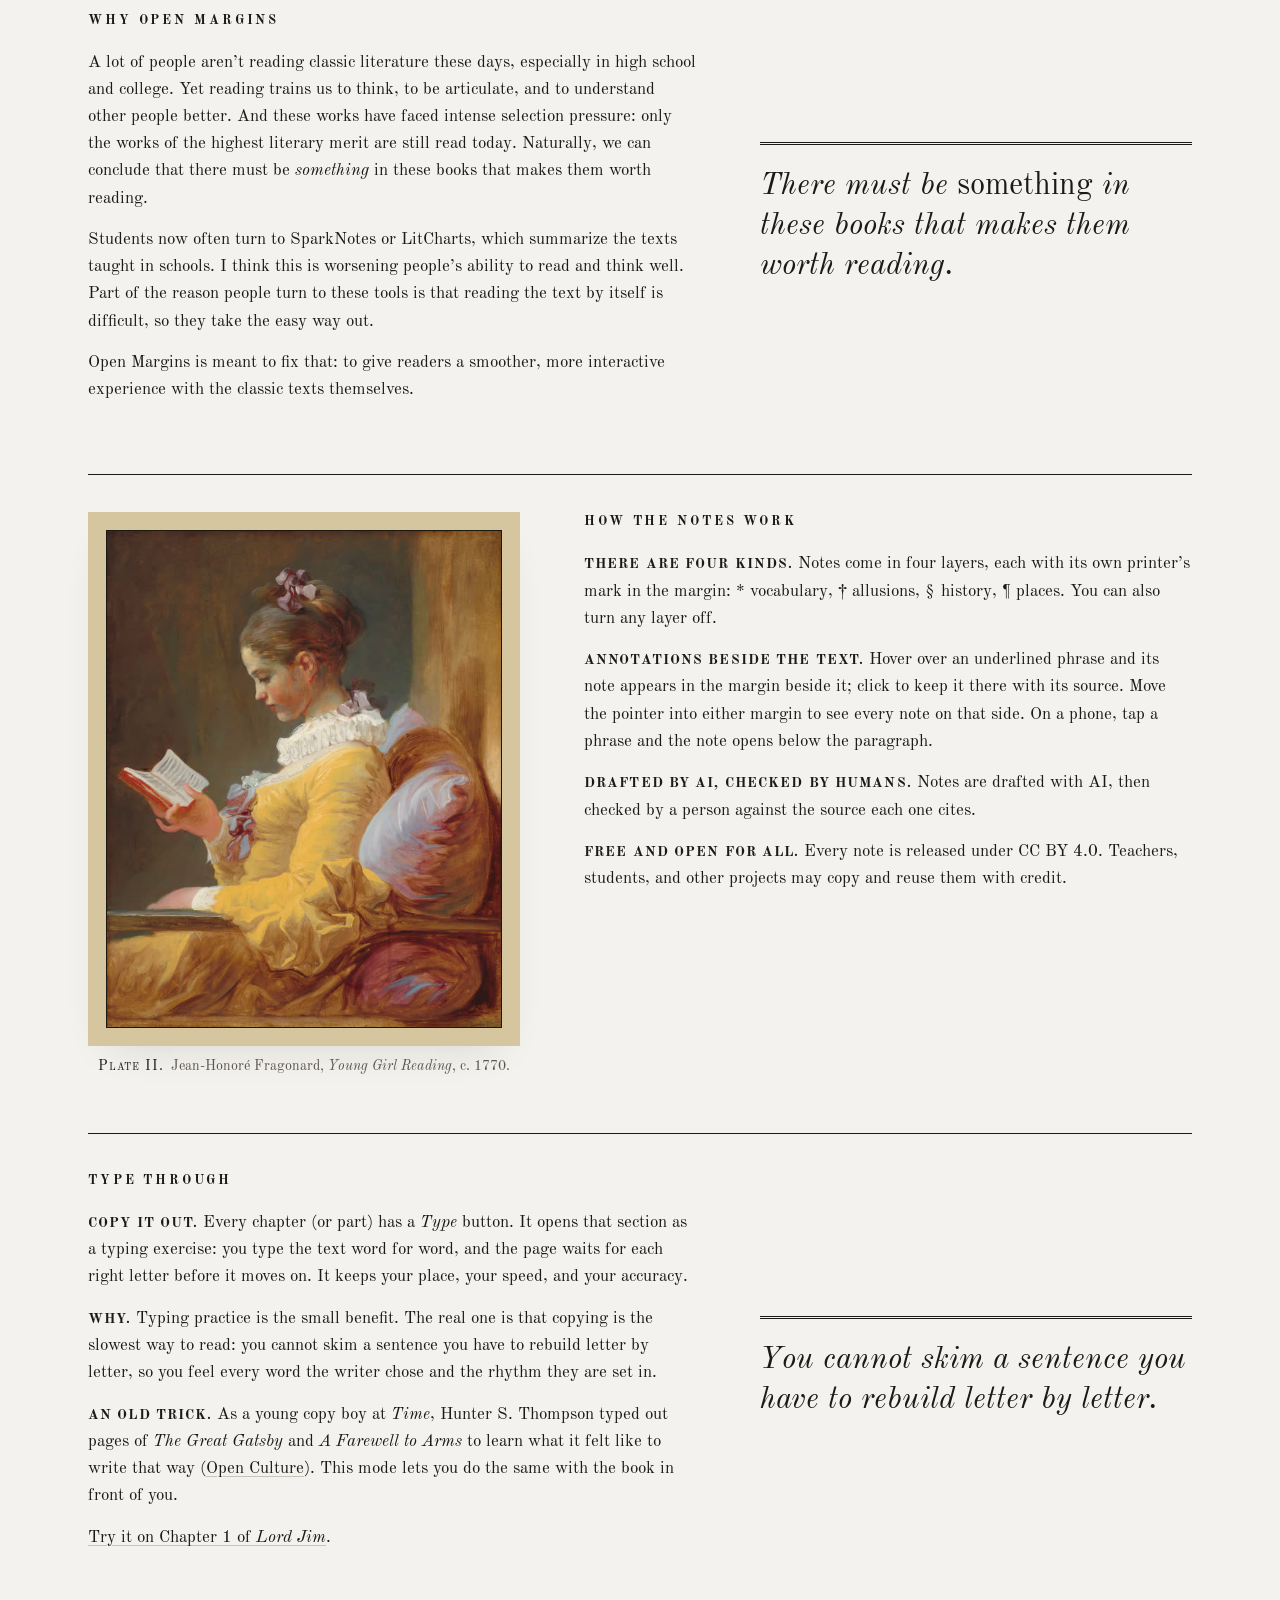
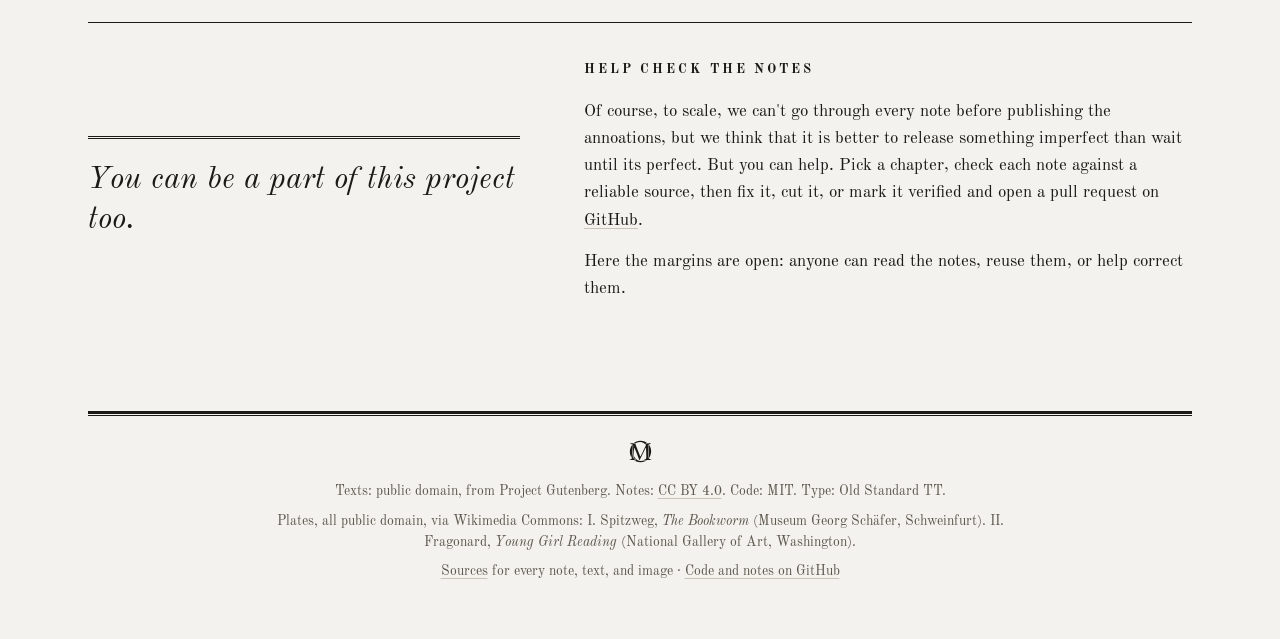
==== commit 177b2fdf: "Merge main into branch" ====
--- a/site/index.html
+++ b/site/index.html
@@ -40,7 +40,7 @@
       <div class="shelf-board" aria-hidden="true"></div>
       <p class="shelf-links"><a href="library.html">Browse the whole library</a></p>
       <a class="primary-action" id="primary-action" href="book.html?book=bartleby">Start with <em>Bartleby</em></a>
-      <p class="imprint">Notes open under CC BY 4.0 · More books in preparation</p>
+      <p class="imprint">Notes open under CC BY 4.0, and more books are in preparation</p>
     </div>
   </div>
 
@@ -86,10 +86,10 @@
       <figcaption><span class="plate-no">Plate II.</span> Jean-Honoré Fragonard, <em>Young Girl Reading</em>, c. 1770.</figcaption>
     </figure>
     <div class="folio-body">
-      <p><span class="runin">Four kinds.</span>Notes come in four layers, each with its own printer’s mark in the margin: * vocabulary, † allusions, § history, ¶ places. Turn any layer off; a confident reader might hide vocabulary.</p>
-      <p><span class="runin">Beside the text.</span>Hover over an underlined phrase and its note appears in the margin beside it; click to keep it there with its source. Move the pointer into either margin to see every note on that side. On a phone, tap a phrase and the note opens below the paragraph.</p>
-      <p><span class="runin">Checked.</span>Notes are drafted with AI, then checked by a person against the source each one cites. A missing note is better than a wrong one.</p>
-      <p><span class="runin">Open.</span>Every note is released under CC BY 4.0. Teachers, students, and other projects may copy and reuse them with credit.</p>
+      <p><span class="runin">There are four kinds.</span>Notes come in four layers, each with its own printer’s mark in the margin: * vocabulary, † allusions, § history, ¶ places. You can also turn any layer off.</p>
+      <p><span class="runin">Annotations beside the text.</span>Hover over an underlined phrase and its note appears in the margin beside it; click to keep it there with its source. Move the pointer into either margin to see every note on that side. On a phone, tap a phrase and the note opens below the paragraph.</p>
+      <p><span class="runin">Drafted by AI, checked by humans.</span>Notes are drafted with AI, then checked by a person against the source each one cites.</p>
+      <p><span class="runin">Free and open for all.</span>Every note is released under CC BY 4.0. Teachers, students, and other projects may copy and reuse them with credit.</p>
     </div>
   </section>
 
@@ -109,11 +109,11 @@
   <section class="folio folio-alt">
     <h2>Help check the notes</h2>
     <blockquote class="folio-quote">
-      <p>A missing note is better than a wrong one.</p>
+      <p>You can be a part of this project too.</p>
     </blockquote>
     <div class="folio-body">
-      <p>Every note should be checked by a person before it can be trusted. Pick a chapter, check each note against a reliable source, then fix it, cut it, or mark it verified and open a pull request on <a href="https://github.com/samcao920/scholia">GitHub</a>.</p>
-      <p>The name comes from the margins of old books, where readers have always written notes to explain hard words and references. Here the margins are open: anyone can read the notes, reuse them, and help correct them.</p>
+      <p>Of course, to scale, we can't go through every note before publishing the annoations, but we think that it is better to release something imperfect than wait until its perfect. But you can help. Pick a chapter, check each note against a reliable source, then fix it, cut it, or mark it verified and open a pull request on <a href="https://github.com/samcao920/scholia">GitHub</a>.</p>
+      <p>Here the margins are open: anyone can read the notes, reuse them, or help correct them.</p>
     </div>
   </section>
 
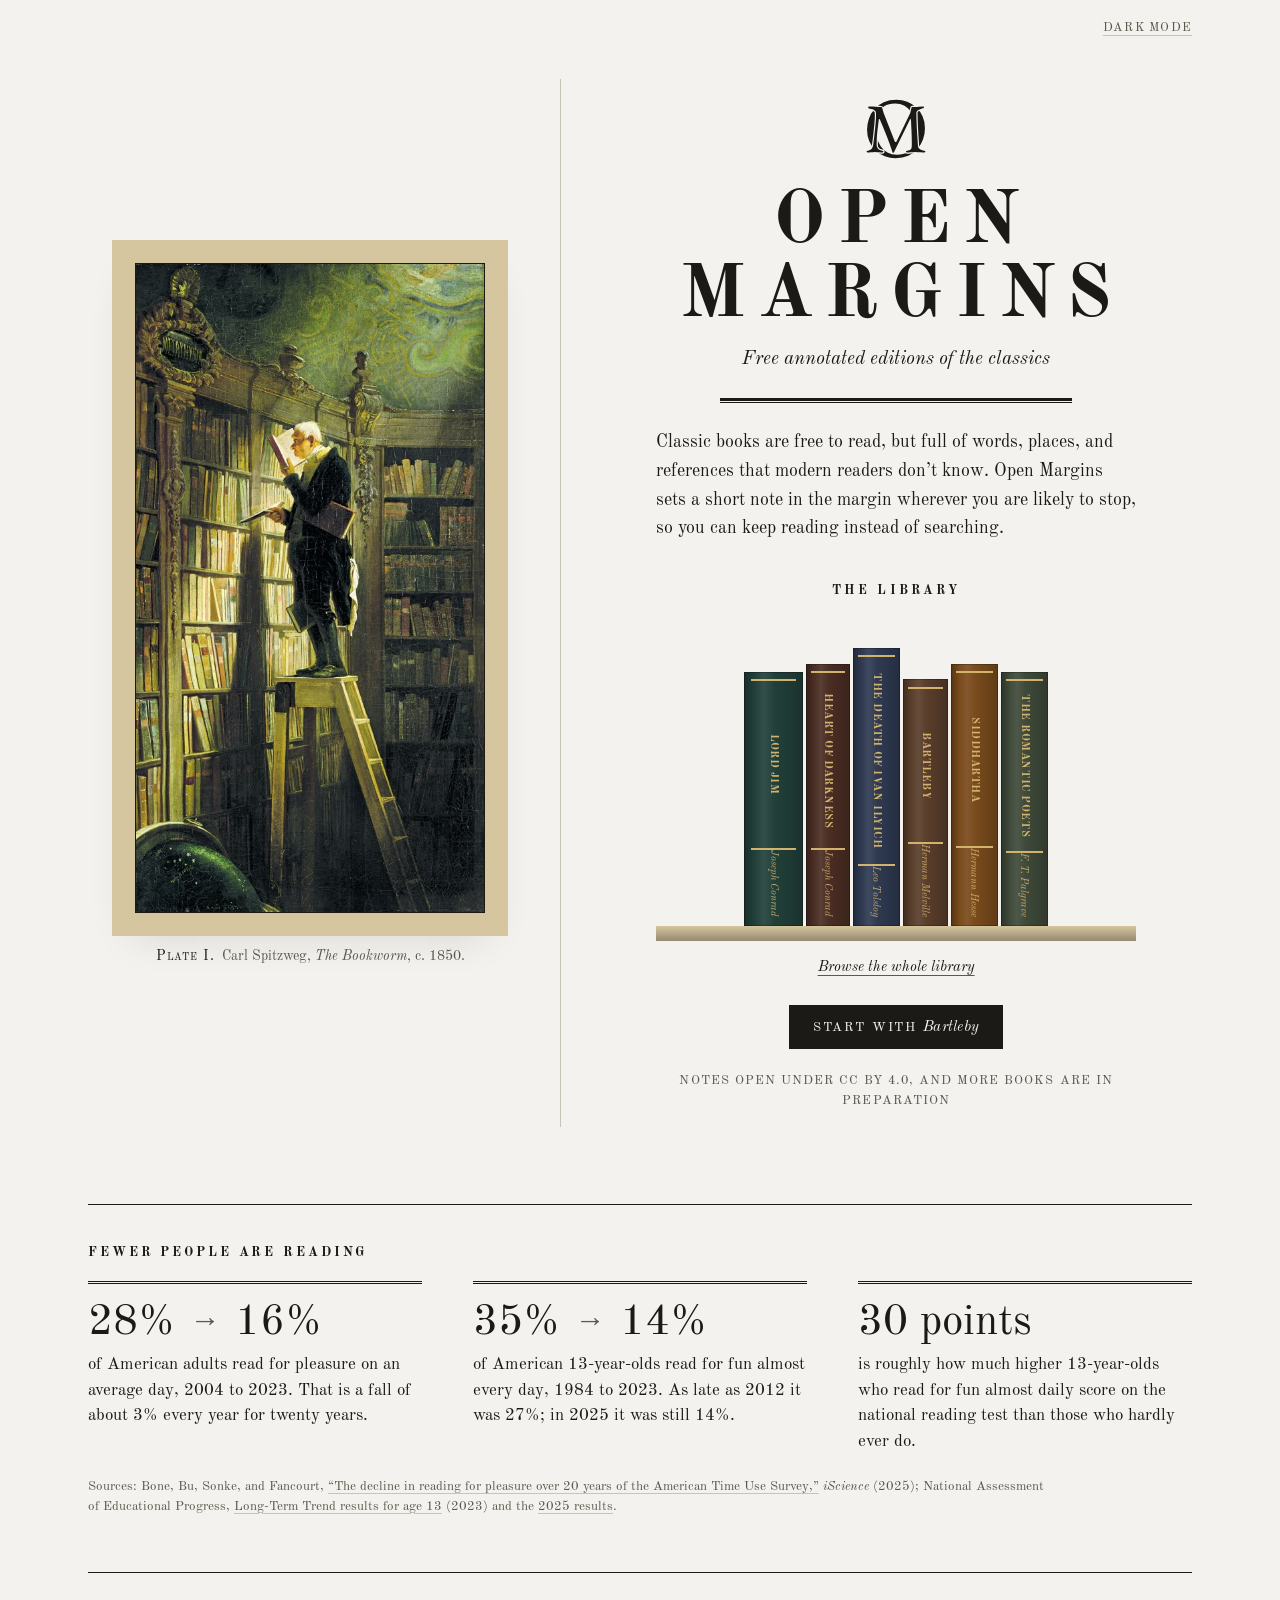
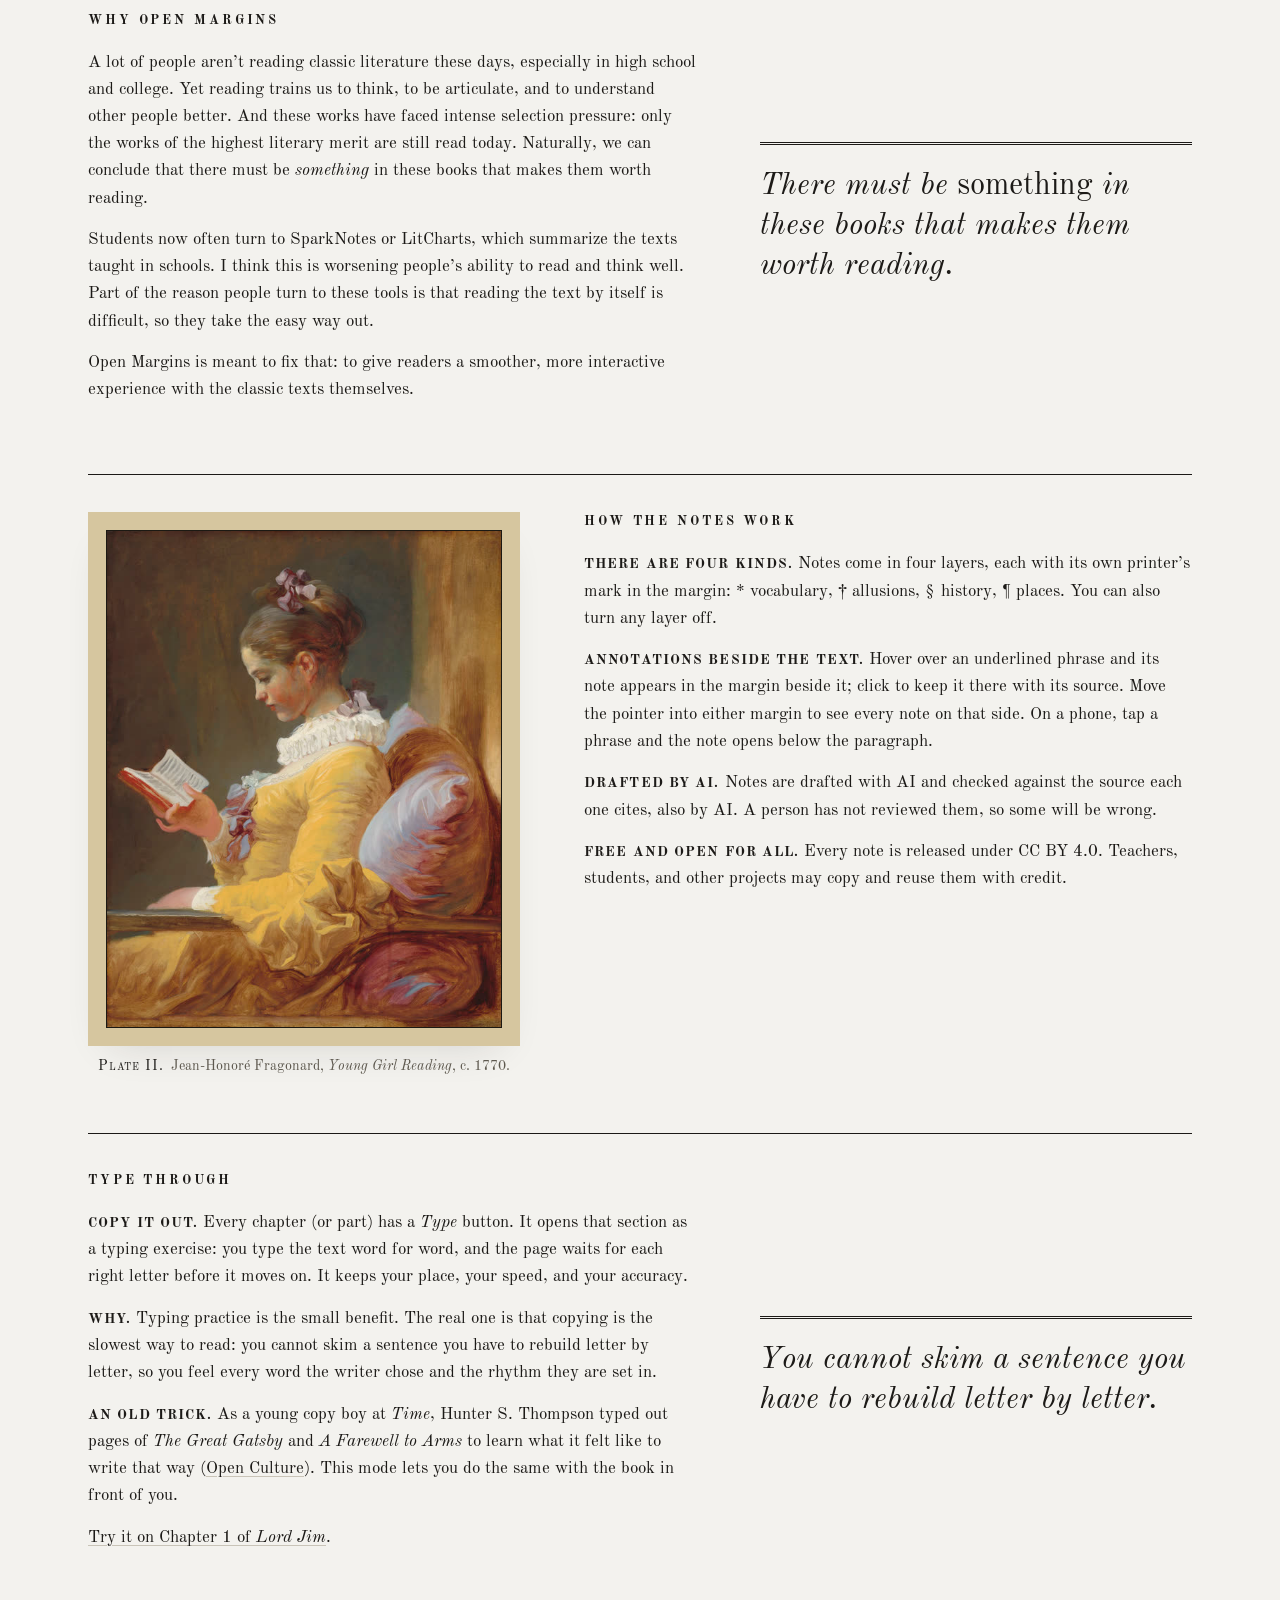
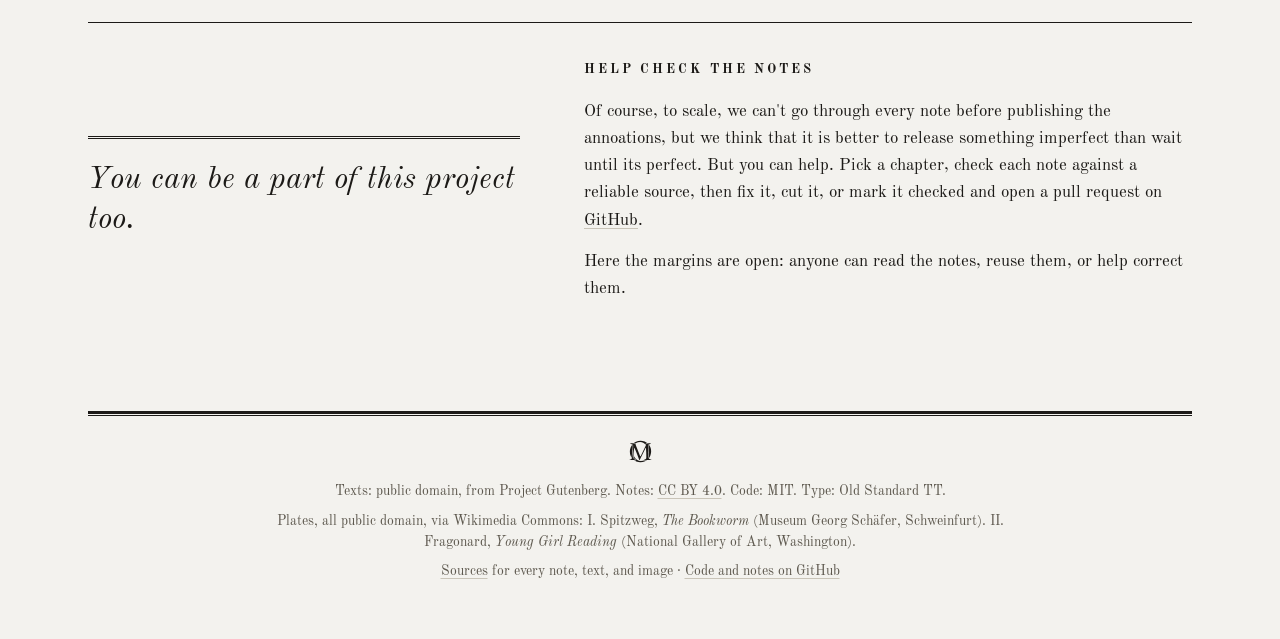
==== commit ca685e5a: "Stop claiming the notes are human-verified Co-Authored-By: Claude Sonnet 5.5 <noreply@anthropic.com>" ====
--- a/site/index.html
+++ b/site/index.html
@@ -88,7 +88,7 @@
     <div class="folio-body">
       <p><span class="runin">There are four kinds.</span>Notes come in four layers, each with its own printer’s mark in the margin: * vocabulary, † allusions, § history, ¶ places. You can also turn any layer off.</p>
       <p><span class="runin">Annotations beside the text.</span>Hover over an underlined phrase and its note appears in the margin beside it; click to keep it there with its source. Move the pointer into either margin to see every note on that side. On a phone, tap a phrase and the note opens below the paragraph.</p>
-      <p><span class="runin">Drafted by AI, checked by humans.</span>Notes are drafted with AI, then checked by a person against the source each one cites.</p>
+      <p><span class="runin">Drafted by AI.</span>Notes are drafted with AI and checked against the source each one cites, also by AI. A person has not reviewed them, so some will be wrong.</p>
       <p><span class="runin">Free and open for all.</span>Every note is released under CC BY 4.0. Teachers, students, and other projects may copy and reuse them with credit.</p>
     </div>
   </section>
@@ -112,7 +112,7 @@
       <p>You can be a part of this project too.</p>
     </blockquote>
     <div class="folio-body">
-      <p>Of course, to scale, we can't go through every note before publishing the annoations, but we think that it is better to release something imperfect than wait until its perfect. But you can help. Pick a chapter, check each note against a reliable source, then fix it, cut it, or mark it verified and open a pull request on <a href="https://github.com/samcao920/scholia">GitHub</a>.</p>
+      <p>Of course, to scale, we can't go through every note before publishing the annoations, but we think that it is better to release something imperfect than wait until its perfect. But you can help. Pick a chapter, check each note against a reliable source, then fix it, cut it, or mark it checked and open a pull request on <a href="https://github.com/samcao920/scholia">GitHub</a>.</p>
       <p>Here the margins are open: anyone can read the notes, reuse them, or help correct them.</p>
     </div>
   </section>
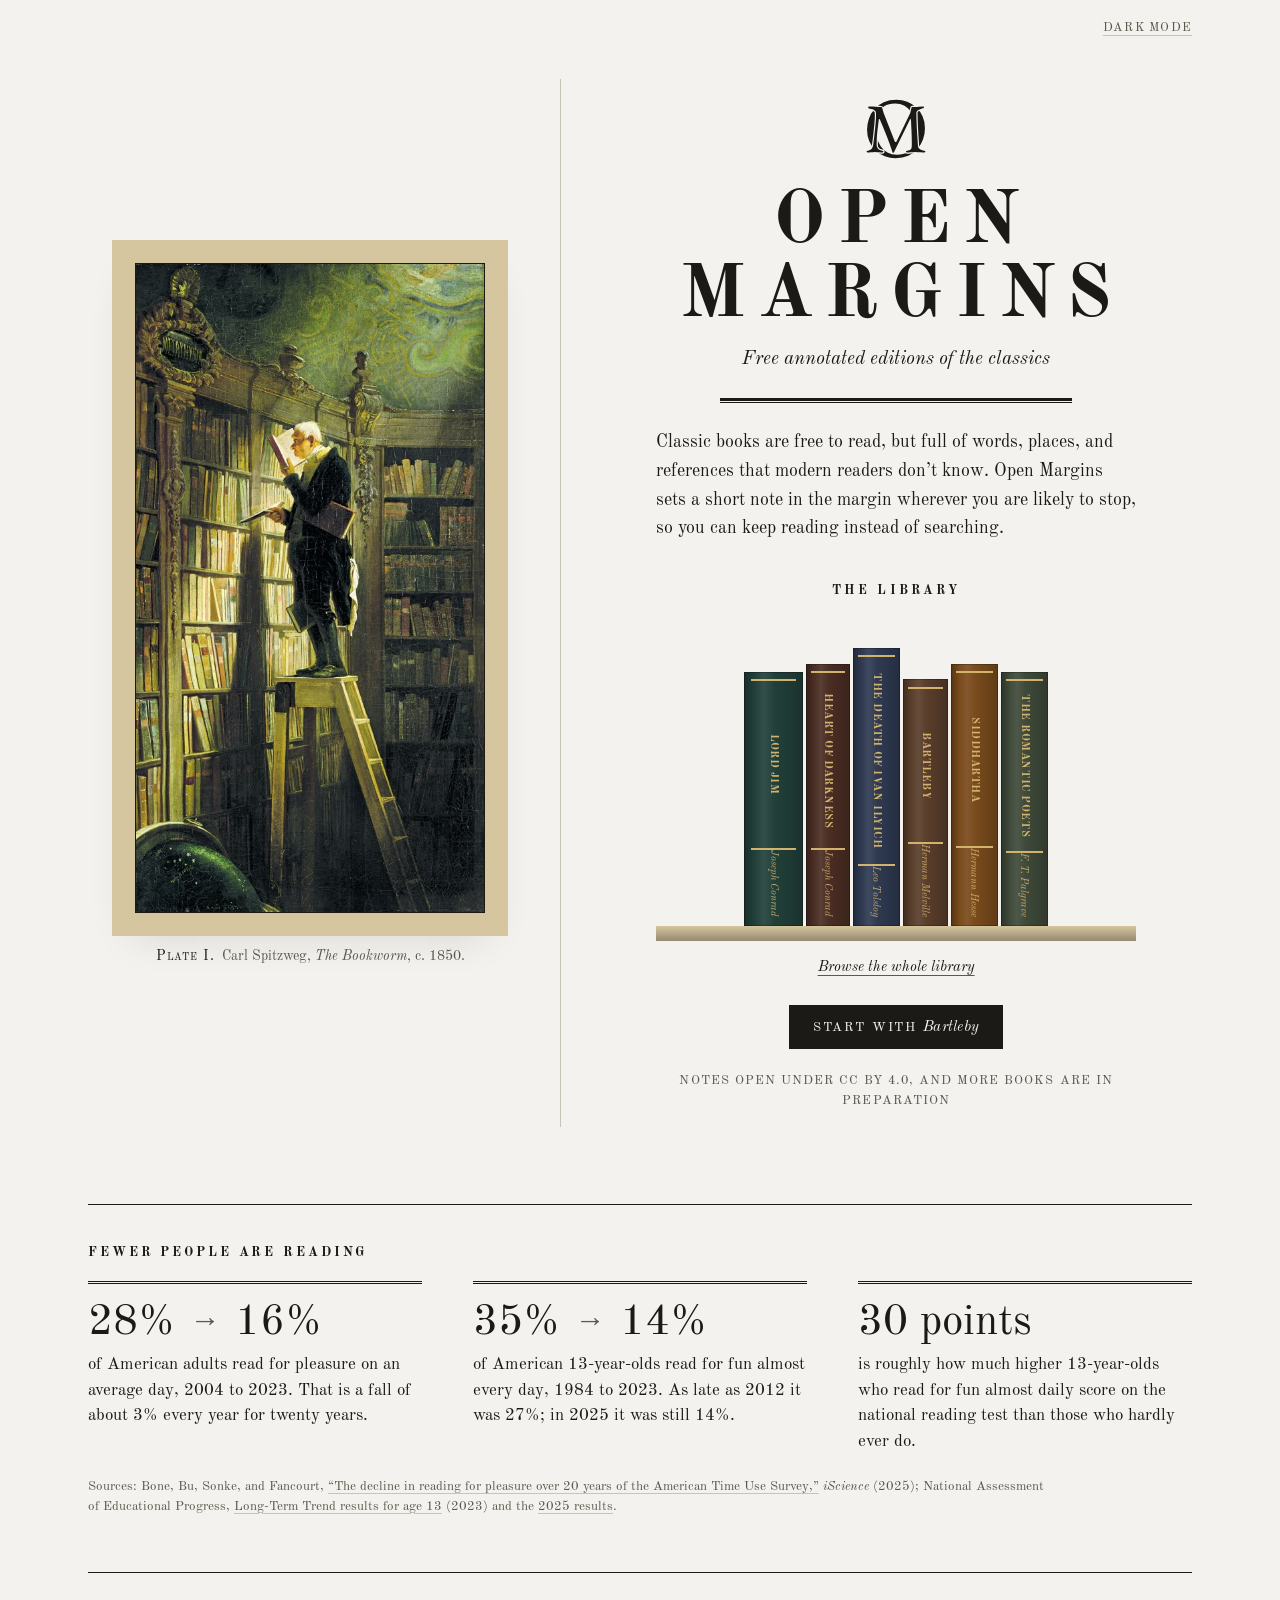
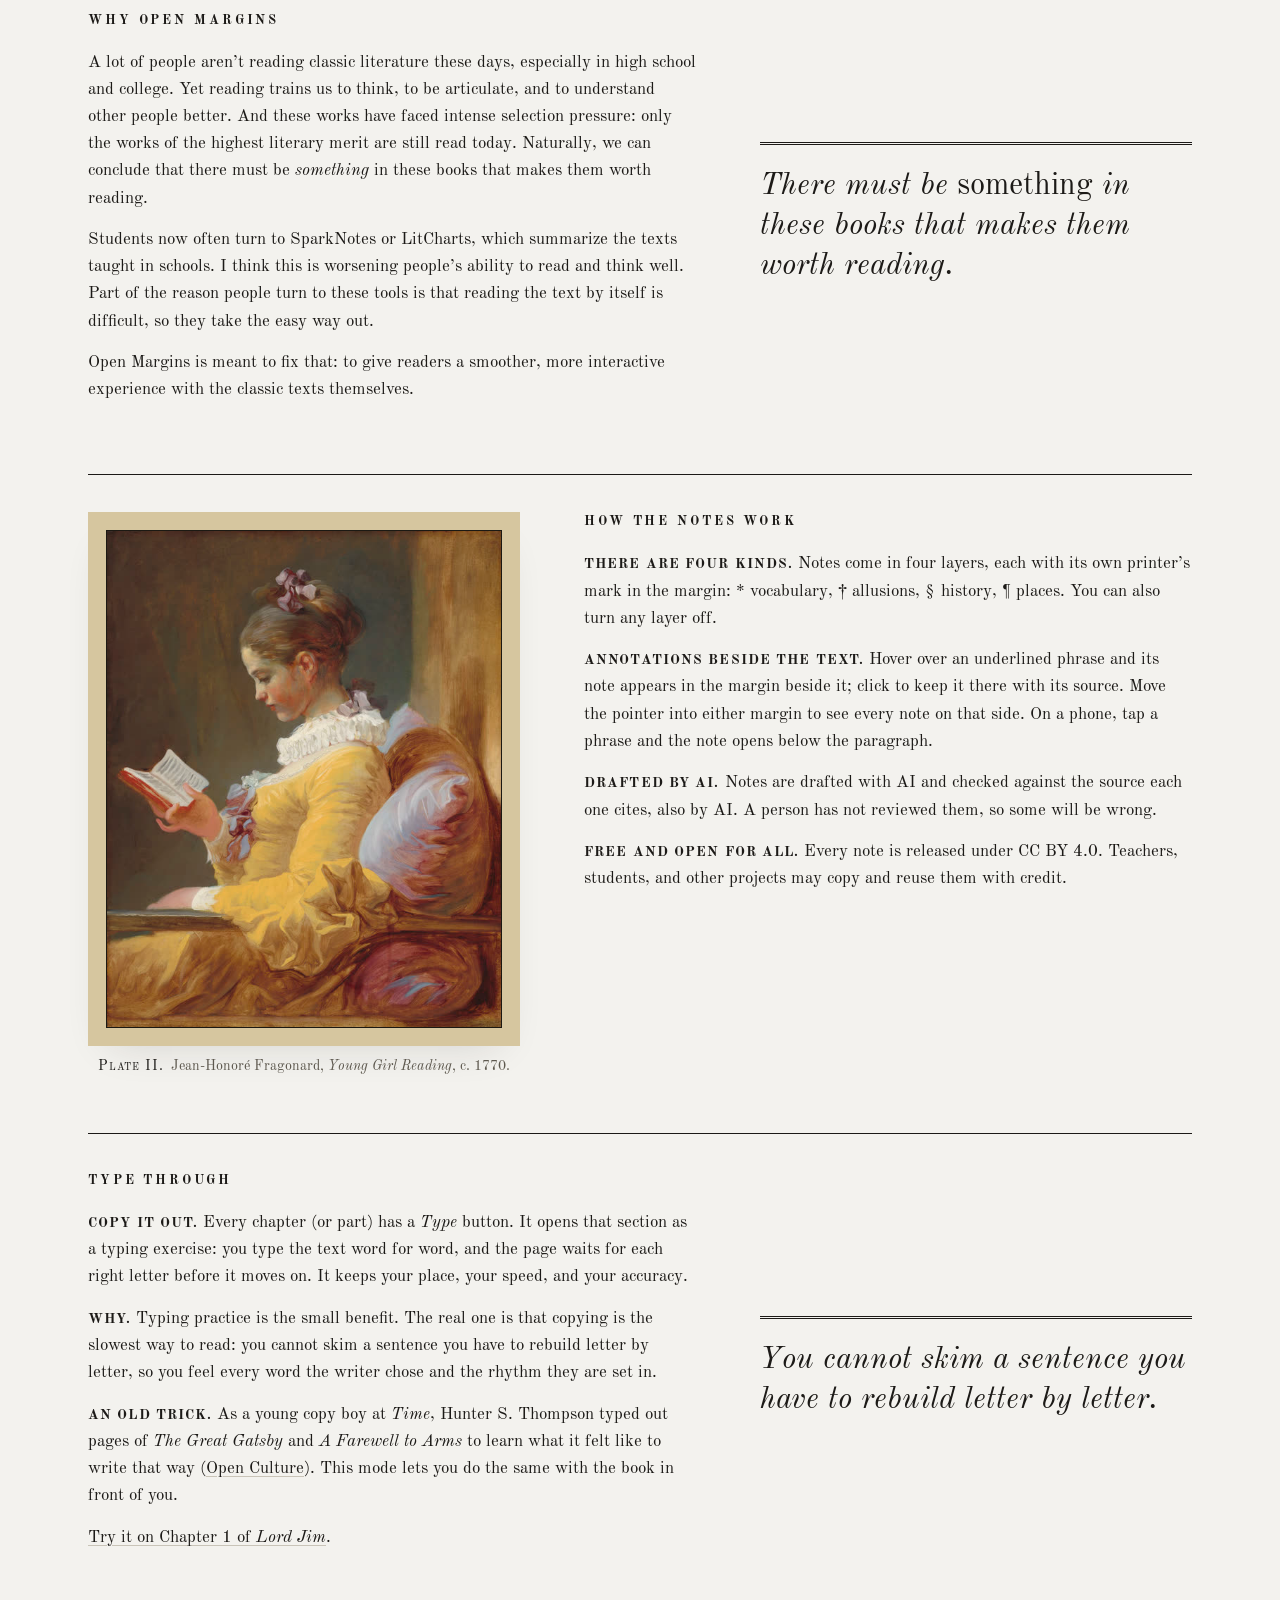
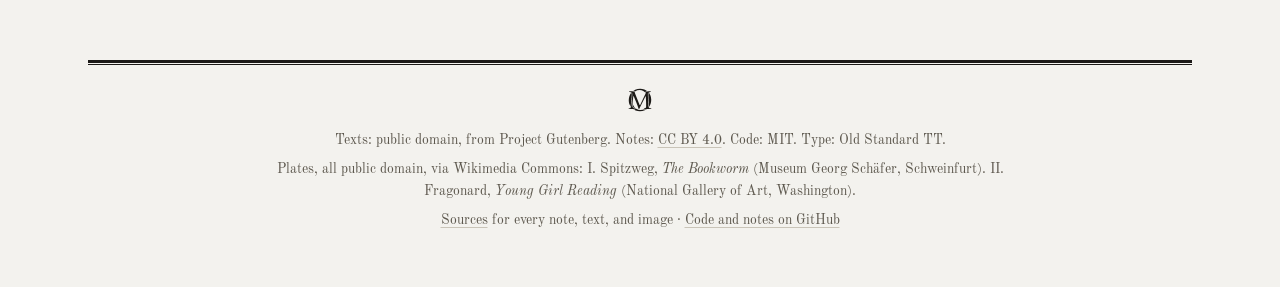
==== commit 75fdd66d: "Remove the invitation for volunteers to check notes Co-Authored-By: Claude Sonnet 5.5 <noreply@anthr" ====
--- a/site/index.html
+++ b/site/index.html
@@ -106,17 +106,6 @@
     </blockquote>
   </section>
 
-  <section class="folio folio-alt">
-    <h2>Help check the notes</h2>
-    <blockquote class="folio-quote">
-      <p>You can be a part of this project too.</p>
-    </blockquote>
-    <div class="folio-body">
-      <p>Of course, to scale, we can't go through every note before publishing the annoations, but we think that it is better to release something imperfect than wait until its perfect. But you can help. Pick a chapter, check each note against a reliable source, then fix it, cut it, or mark it checked and open a pull request on <a href="https://github.com/samcao920/scholia">GitHub</a>.</p>
-      <p>Here the margins are open: anyone can read the notes, reuse them, or help correct them.</p>
-    </div>
-  </section>
-
   <footer class="colophon">
     <div class="rule-double" aria-hidden="true"></div>
     <span class="logo" aria-hidden="true"></span>
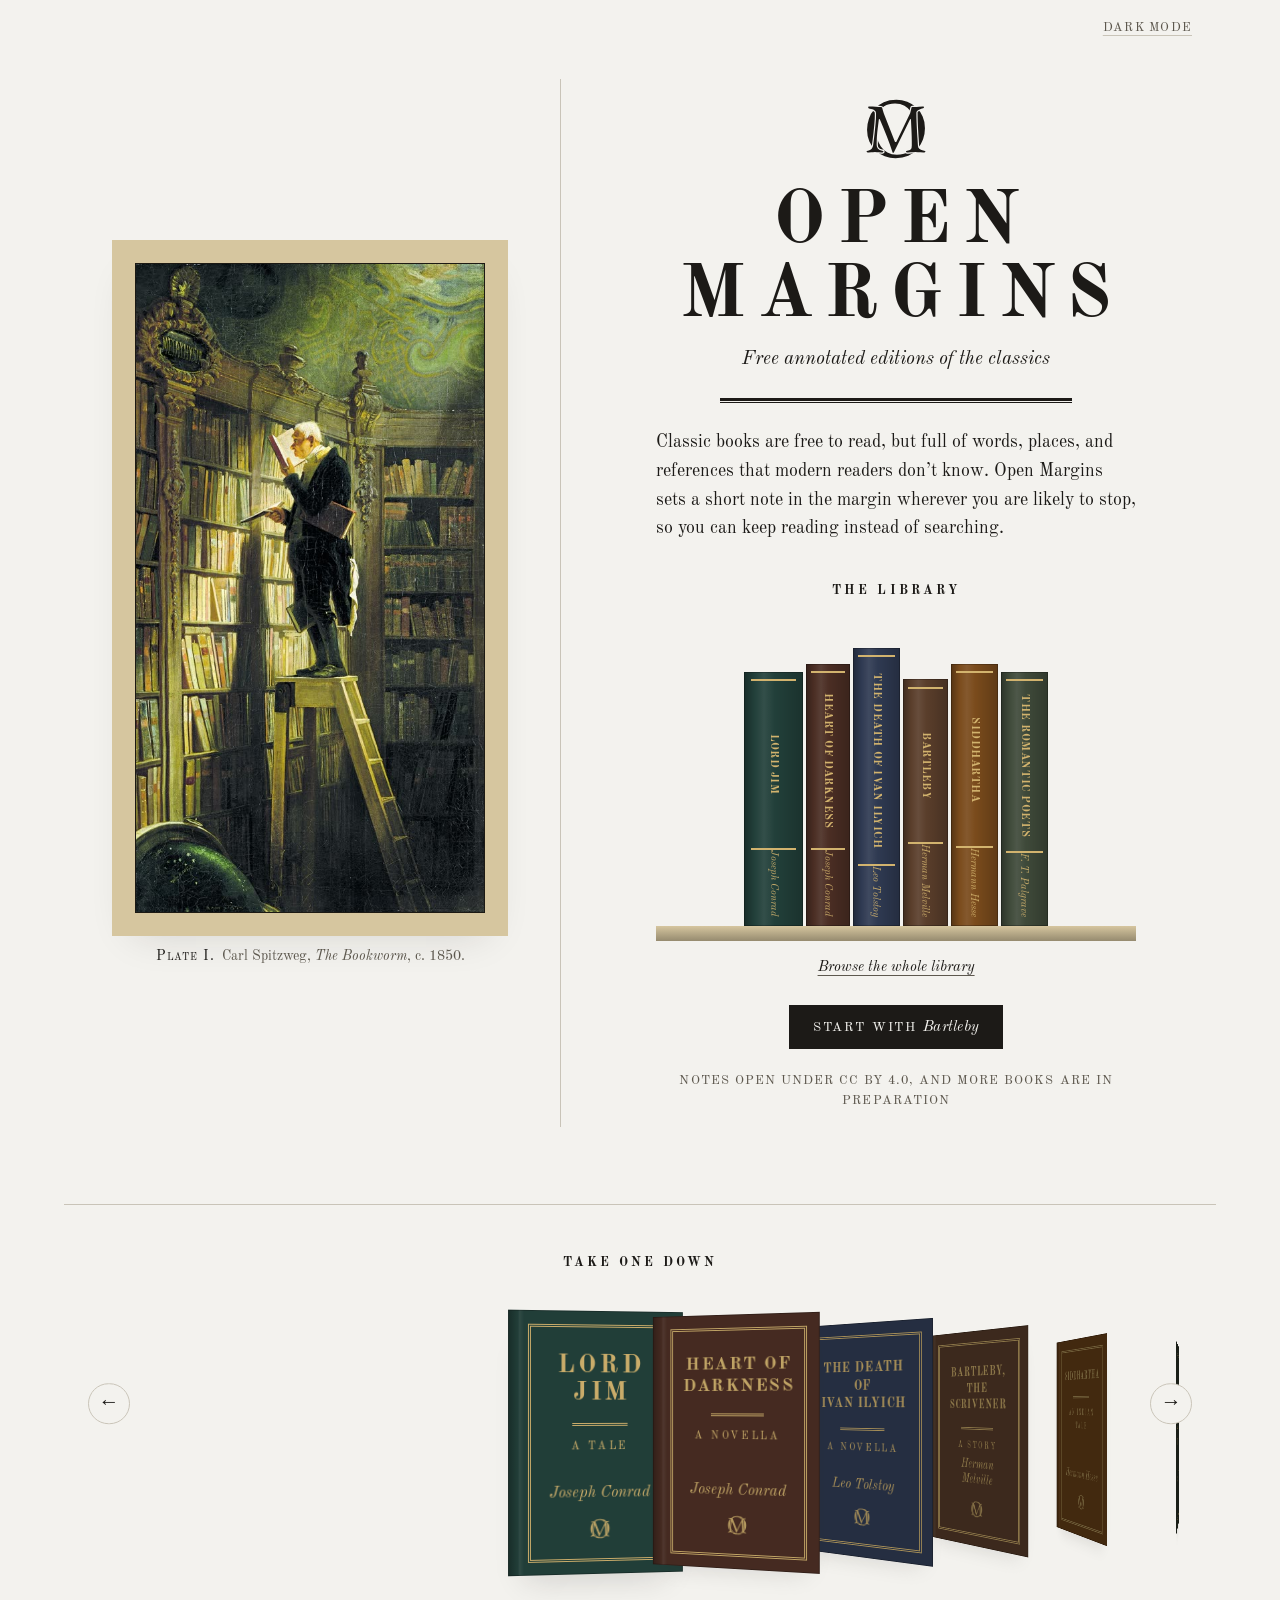
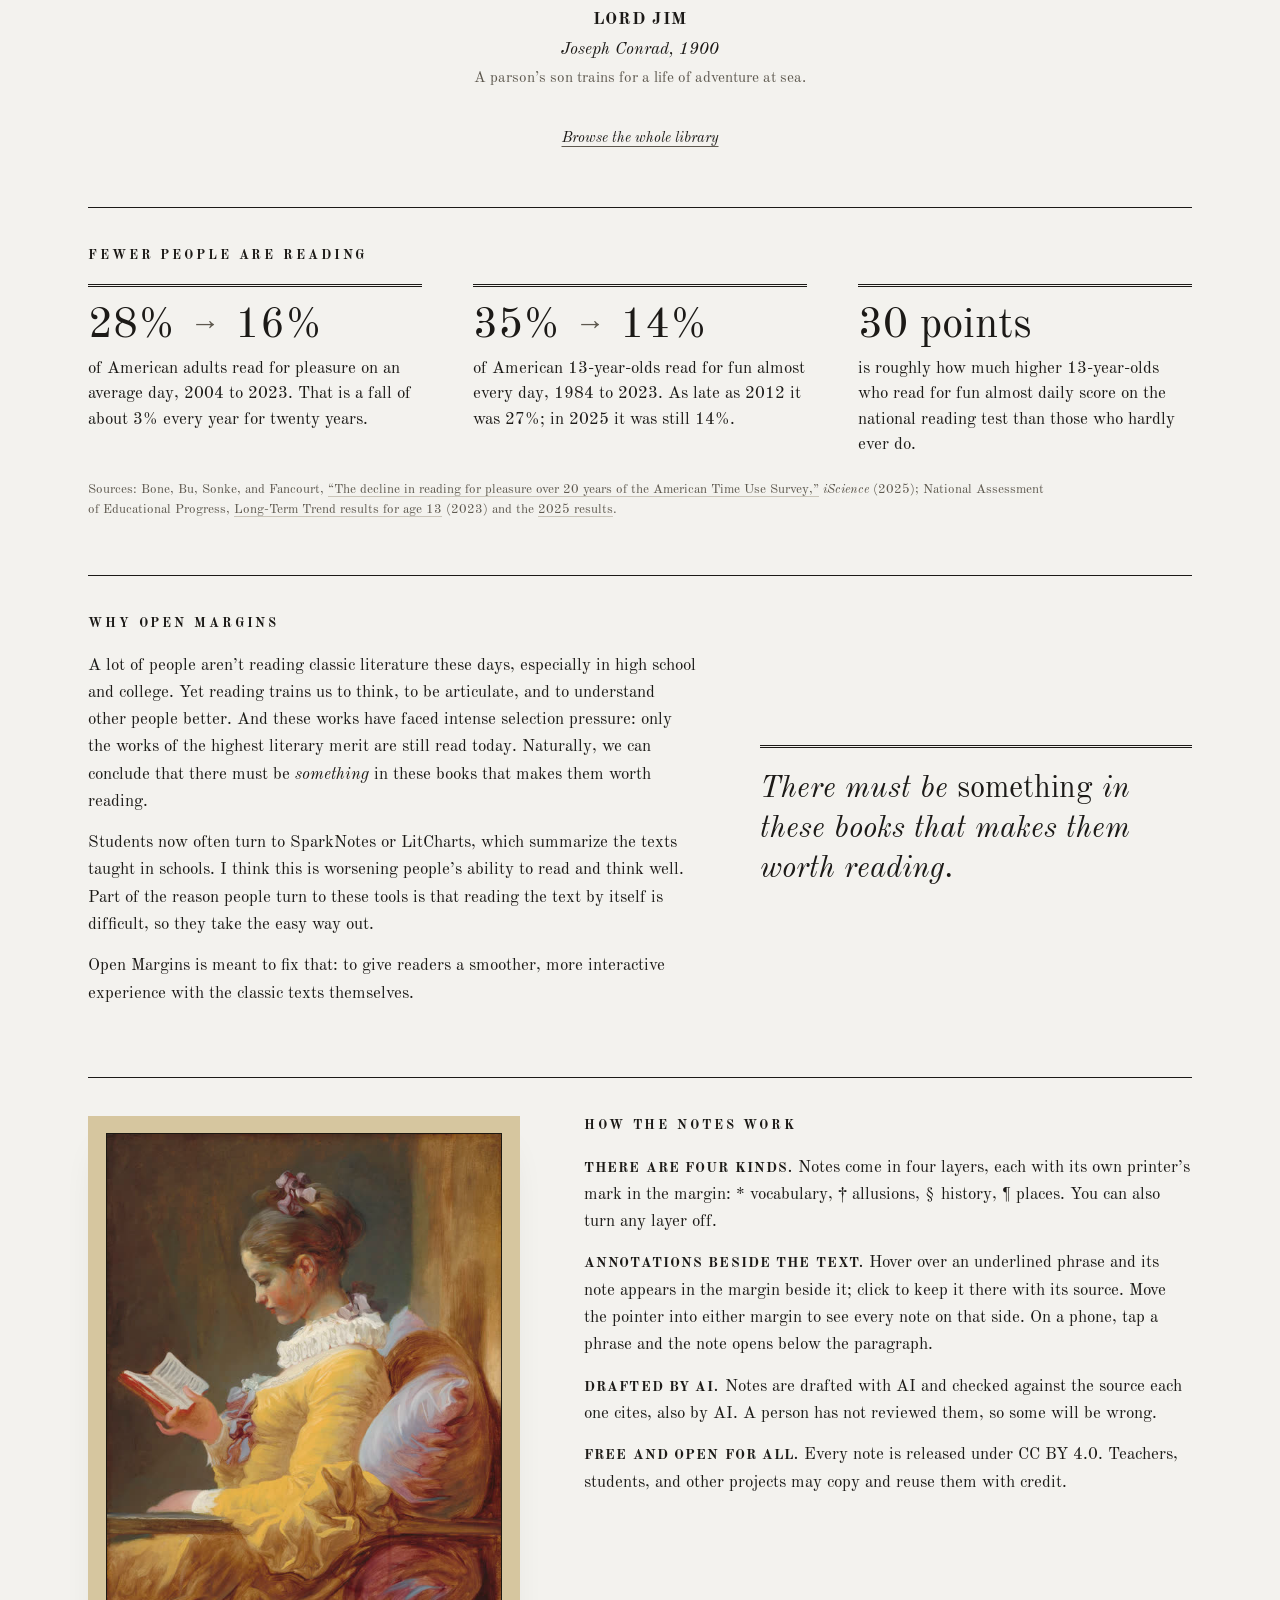
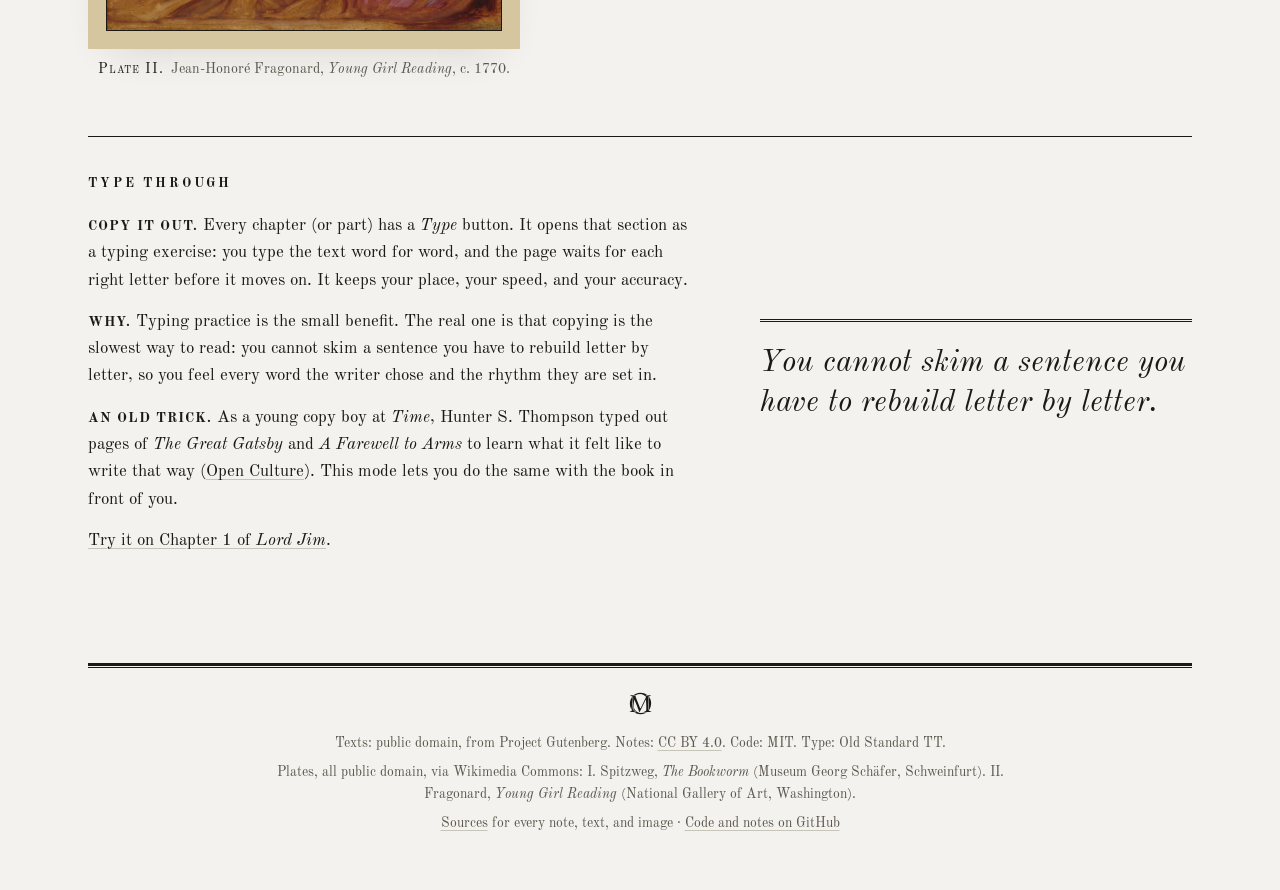
==== commit c107a59e: "Home: coverflow row Co-Authored-By: Claude Sonnet 5.5 <noreply@anthropic.com> Claude-Session: https:" ====
--- a/site/index.html
+++ b/site/index.html
@@ -43,6 +43,17 @@
       <p class="imprint">Notes open under CC BY 4.0, and more books are in preparation</p>
     </div>
   </div>
+
+  <section class="flow" id="flow" aria-label="Browse the library">
+    <h2 class="flow-head">Take one down</h2>
+    <div class="flow-stage">
+      <button type="button" class="flow-arrow flow-prev" aria-label="Previous book">&#8592;</button>
+      <ul class="flow-track" tabindex="0" aria-label="Books. Use the left and right arrow keys."></ul>
+      <button type="button" class="flow-arrow flow-next" aria-label="Next book">&#8594;</button>
+    </div>
+    <div class="flow-caption" aria-live="polite"></div>
+    <p class="shelf-links"><a href="library.html">Browse the whole library</a></p>
+  </section>
 
   <section class="folio folio-figures">
     <h2>Fewer people are reading</h2>
@@ -117,6 +128,7 @@
 <script>
 document.addEventListener('DOMContentLoaded', function () {
   OMLIB.renderShelf(document.getElementById('shelf'));
+  OMLIB.renderFlow(document.getElementById('flow'));
   var l = OMLIB.lastRead(), a = document.getElementById('primary-action');
   if (l) {
     var b = window.OMBOOKS[l.book];
--- a/site/style.css
+++ b/site/style.css
@@ -703,3 +703,44 @@
 .lib-meta { margin-top: .35rem; font-size: .8rem; color: var(--muted); letter-spacing: .04em; }
 .lib-foot { text-align: center; margin: 3rem 0 0; font-size: .8rem; letter-spacing: .08em; text-transform: uppercase; color: var(--muted); }
 @media (prefers-reduced-motion: reduce) { .spine, .lib-link .cover { transition: none; } }
+
+/* ----- Home: coverflow ----- */
+.flow { max-width: 72rem; margin: 0 auto; padding: 1rem 24px 3.5rem; text-align: center; border-top: 1px solid var(--faint); }
+.flow-head { font-size: .8rem; letter-spacing: .24em; text-transform: uppercase; margin: 2rem 0 0; }
+.flow-stage { position: relative; }
+.flow-track {
+  list-style: none; margin: 0; padding: 2.2rem 0 1.4rem;
+  display: flex; align-items: center; overflow-x: auto; overflow-y: hidden;
+  scroll-snap-type: x mandatory; scrollbar-width: none;
+  perspective: 900px; perspective-origin: 50% 40%;
+  padding-inline: calc(50% - 6.3em); font-size: 18px;
+}
+.flow-track::-webkit-scrollbar { display: none; }
+.flow-track:focus-visible { outline: 2px solid var(--ink); outline-offset: 4px; }
+.flow-item {
+  flex: none; scroll-snap-align: center; width: 12.6em; display: flex; justify-content: center;
+  margin-inline: -2.4em;
+  --d: 0; --a: 0;
+  transform-style: preserve-3d;
+  transform: translateZ(calc(var(--a) * -70px)) rotateY(calc(var(--d) * -42deg)) scale(calc(1 - var(--a) * .06));
+  z-index: calc(10 - var(--a) * 3);
+  transition: filter .2s;
+  filter: brightness(calc(1 - var(--a) * .2));
+}
+.flow-cover { width: 10em; height: 15em; font-size: 18px; }
+.flow-item:not(.is-center) .flow-cover { cursor: pointer; }
+.flow-item.is-center .flow-cover { box-shadow: 0 22px 30px -18px var(--shadow), inset 0 0 0 1px rgba(0,0,0,.25); }
+.flow-caption { min-height: 6.6rem; max-width: 30rem; margin: .4rem auto 0; display: flex; flex-direction: column; gap: .25rem; }
+.flow-title { font-weight: 700; letter-spacing: .08em; text-transform: uppercase; color: var(--ink); text-decoration: none; }
+.flow-title:hover { text-decoration: underline; text-underline-offset: .25em; }
+.flow-by { font-style: italic; }
+.flow-blurb { color: var(--muted); font-size: .95rem; line-height: 1.5; }
+.flow-arrow {
+  position: absolute; top: 40%; transform: translateY(-50%); z-index: 20;
+  font: inherit; font-size: 1.3rem; width: 2.6rem; height: 2.6rem; border-radius: 50%;
+  border: 1px solid var(--faint); background: var(--ground); color: var(--ink); cursor: pointer;
+}
+.flow-arrow:hover { border-color: var(--ink); }
+.flow-prev { left: 0; } .flow-next { right: 0; }
+@media (max-width: 700px) { .flow-arrow { display: none; } .flow-track { font-size: 15px; } .flow-cover { font-size: 15px; } }
+@media (prefers-reduced-motion: reduce) { .flow-item { transform: none; filter: none; } }
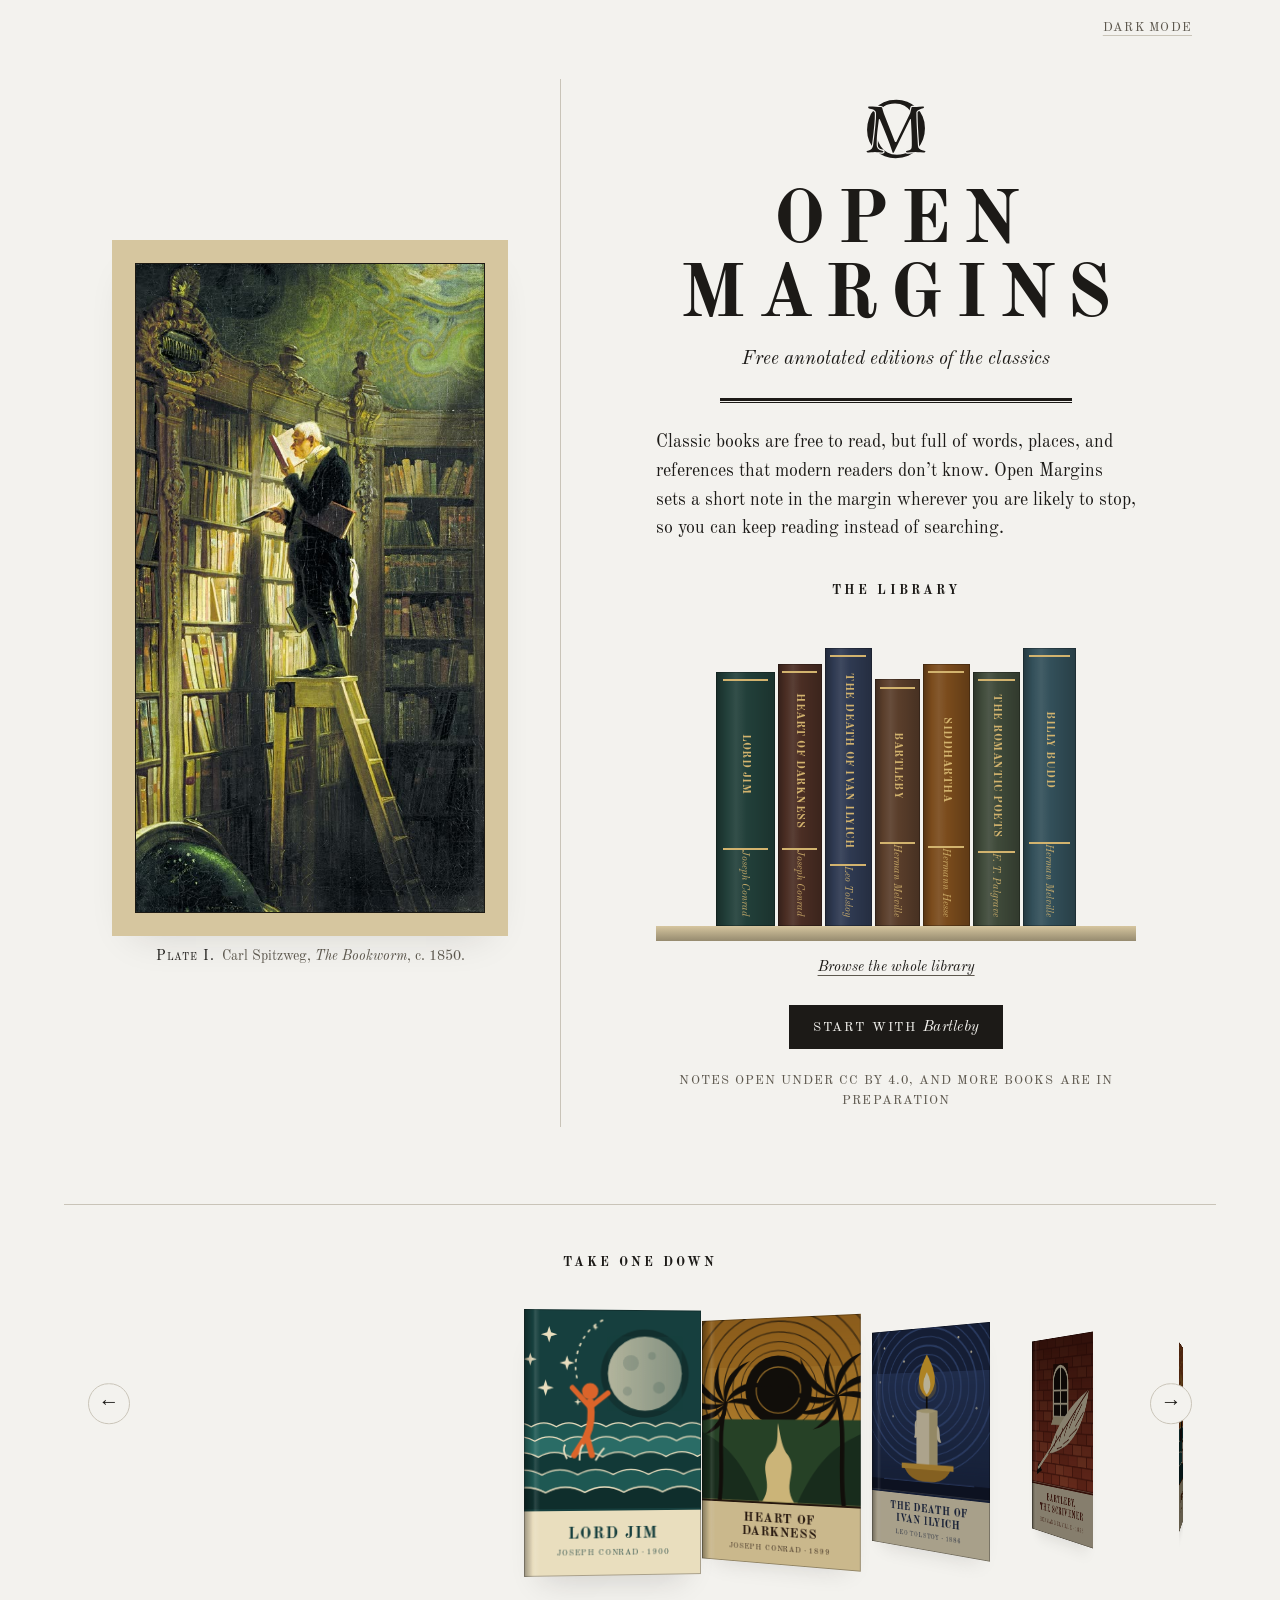
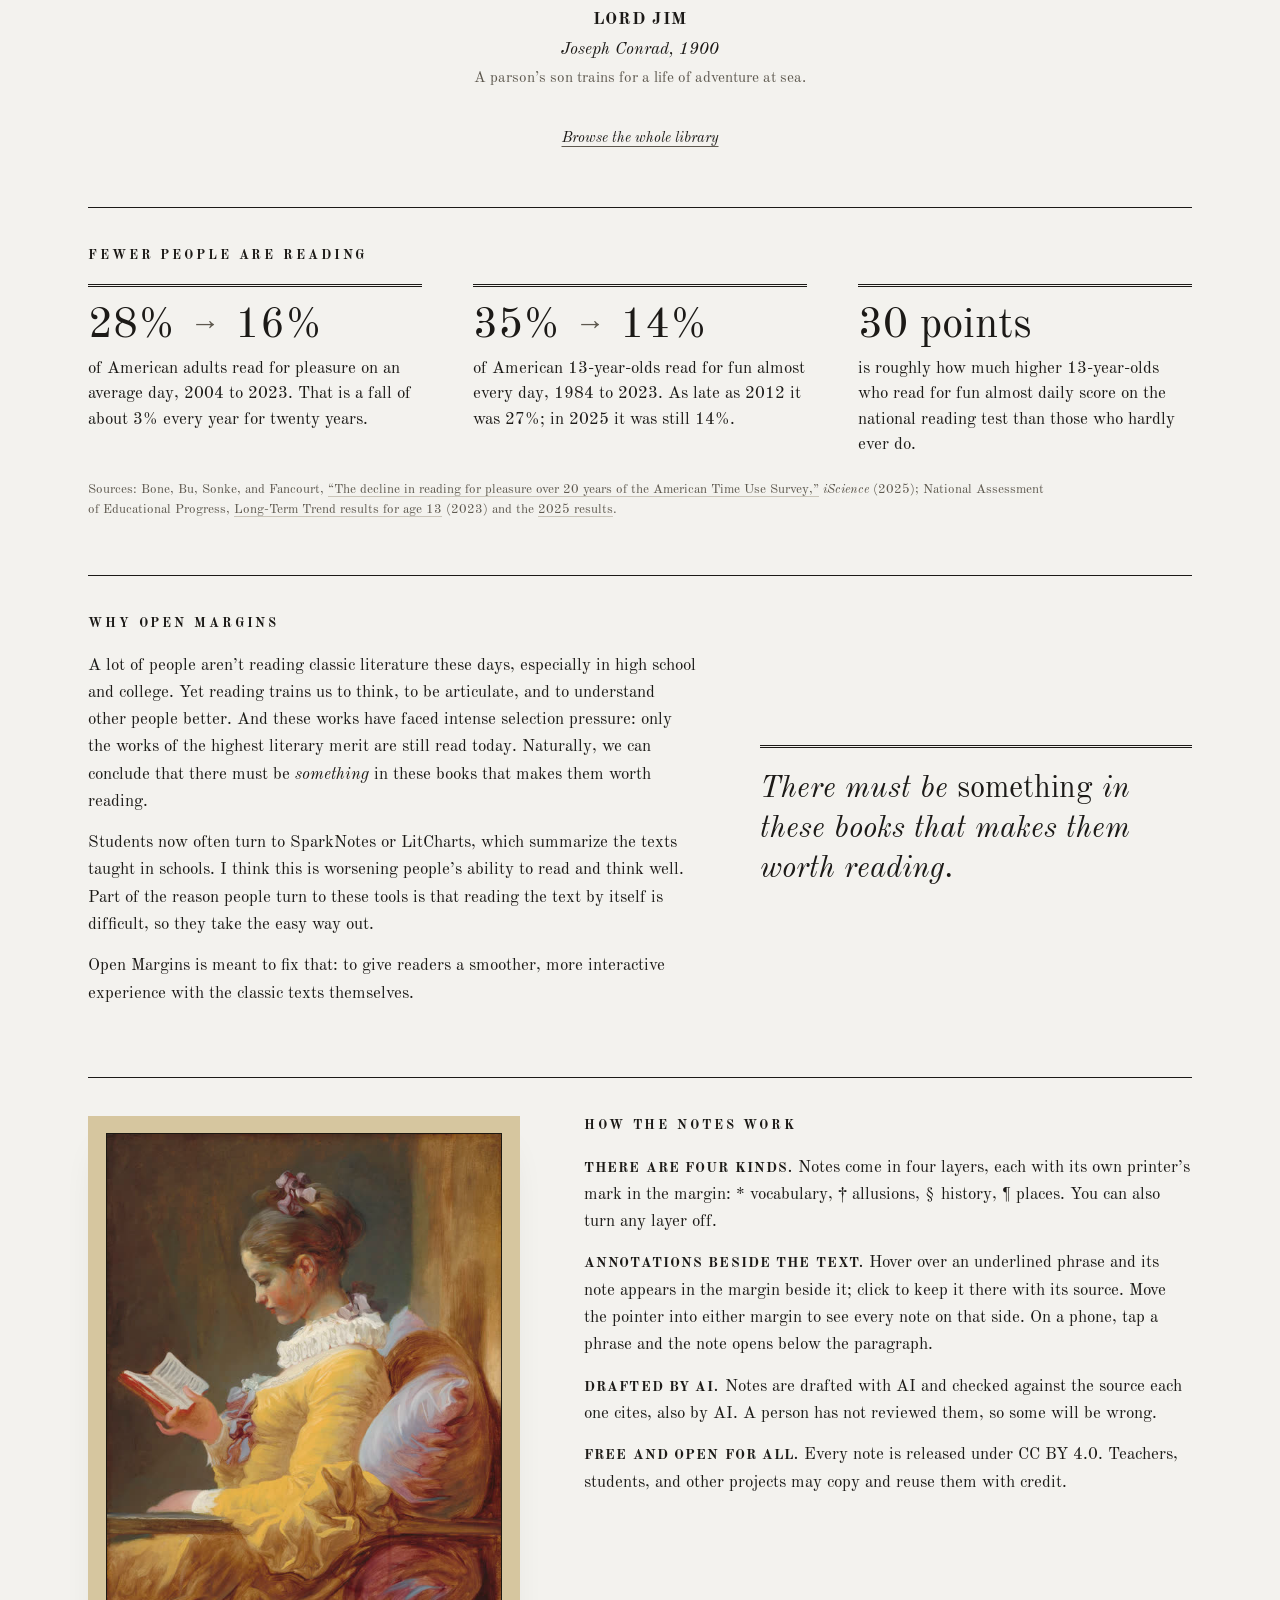
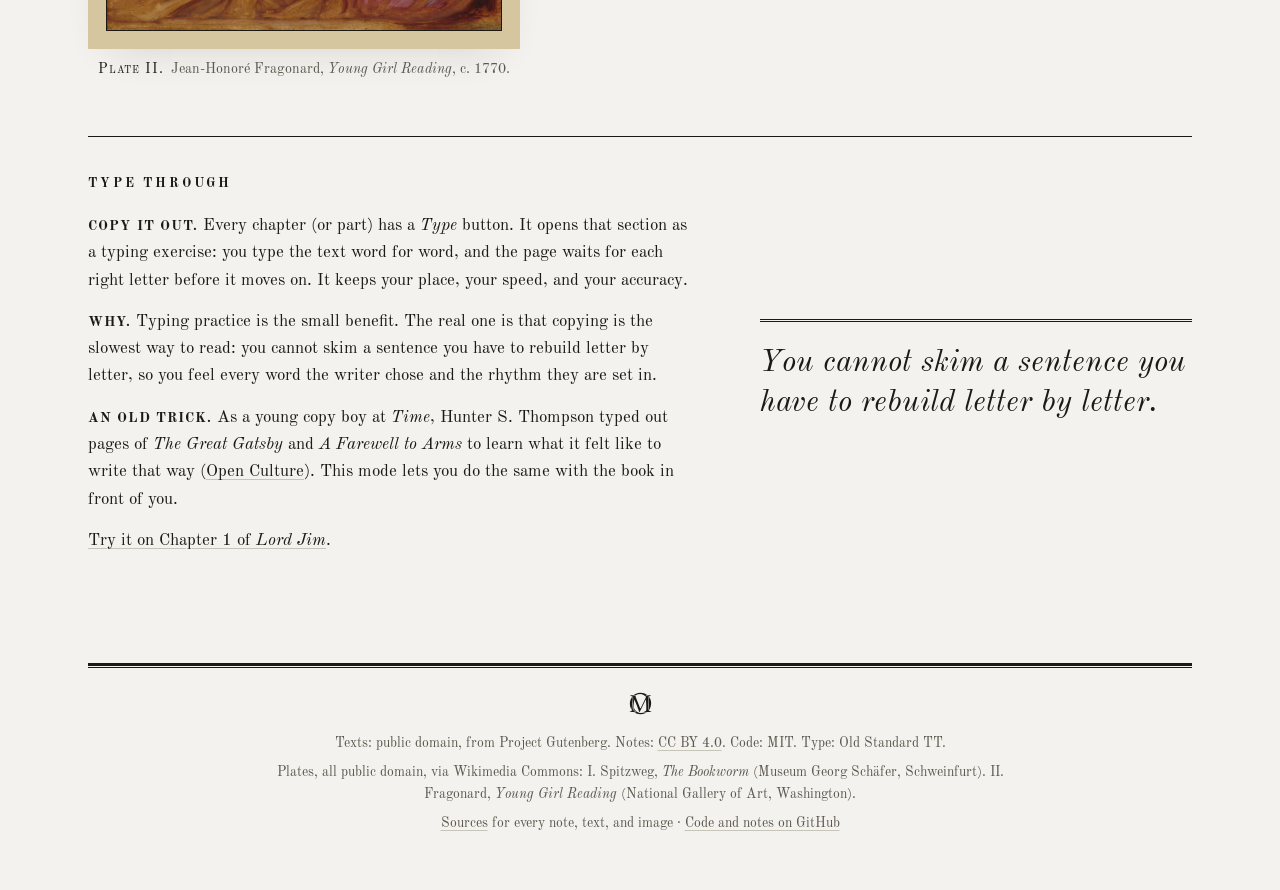
==== commit e05da6bc: "Covers: a printed plate for each book over a title band Co-Authored-By: Claude Sonnet 5.5 <noreply@a" ====
--- a/site/index.html
+++ b/site/index.html
@@ -10,6 +10,7 @@
 <link rel="apple-touch-icon" href="brand/apple-touch-icon.png">
 <script src="prefs.js?v=dev"></script>
 <script src="books.js?v=dev"></script>
+<script src="covers.js?v=dev"></script>
 <script src="library.js?v=dev" defer></script>
 <link rel="stylesheet" href="style.css?v=dev">
 </head>
--- a/site/style.css
+++ b/site/style.css
@@ -719,7 +719,7 @@
 .flow-track:focus-visible { outline: 2px solid var(--ink); outline-offset: 4px; }
 .flow-item {
   flex: none; scroll-snap-align: center; width: 12.6em; display: flex; justify-content: center;
-  margin-inline: -2.4em;
+  margin-inline: -1.5em;
   --d: 0; --a: 0;
   transform-style: preserve-3d;
   transform: translateZ(calc(var(--a) * -70px)) rotateY(calc(var(--d) * -42deg)) scale(calc(1 - var(--a) * .06));
@@ -744,3 +744,20 @@
 .flow-prev { left: 0; } .flow-next { right: 0; }
 @media (max-width: 700px) { .flow-arrow { display: none; } .flow-track { font-size: 15px; } .flow-cover { font-size: 15px; } }
 @media (prefers-reduced-motion: reduce) { .flow-item { transform: none; filter: none; } }
+
+/* ----- Covers: printed plate over a title band ----- */
+.cover-frame.plate {
+  position: absolute; inset: 0; margin: 0; padding: 0; border: 0; display: flex; flex-direction: column;
+  align-items: stretch; background: var(--paper); overflow: hidden;
+}
+.cover-frame.plate::after {
+  content: ""; position: absolute; inset: 0; pointer-events: none;
+  background: linear-gradient(90deg, rgba(0,0,0,.34) 0, rgba(0,0,0,0) .5em, rgba(255,255,255,.12) .62em, rgba(255,255,255,0) .9em);
+  box-shadow: inset 0 0 0 1px rgba(0,0,0,.28);
+}
+.cover-frame.plate .cover-art { flex: none; display: block; width: 100%; height: 11.2em; margin: 0; }
+.cover-frame.plate .cover-art svg { display: block; width: 100%; height: 100%; }
+.plate-band { flex: 1; display: flex; flex-direction: column; justify-content: center; text-align: center; padding: .3em .8em .35em; color: var(--ink2); border-top: .14em solid var(--ink2); }
+.plate-band .cover-title { color: var(--ink2); font-size: .92em; letter-spacing: .06em; margin: 0; line-height: 1.12; }
+.plate-band .cover-title.long, .plate-band .cover-title.xlong { font-size: .78em; letter-spacing: .04em; }
+.plate-by { margin-top: .35em; font-size: .46em; letter-spacing: .1em; white-space: nowrap; text-transform: uppercase; opacity: .8; }
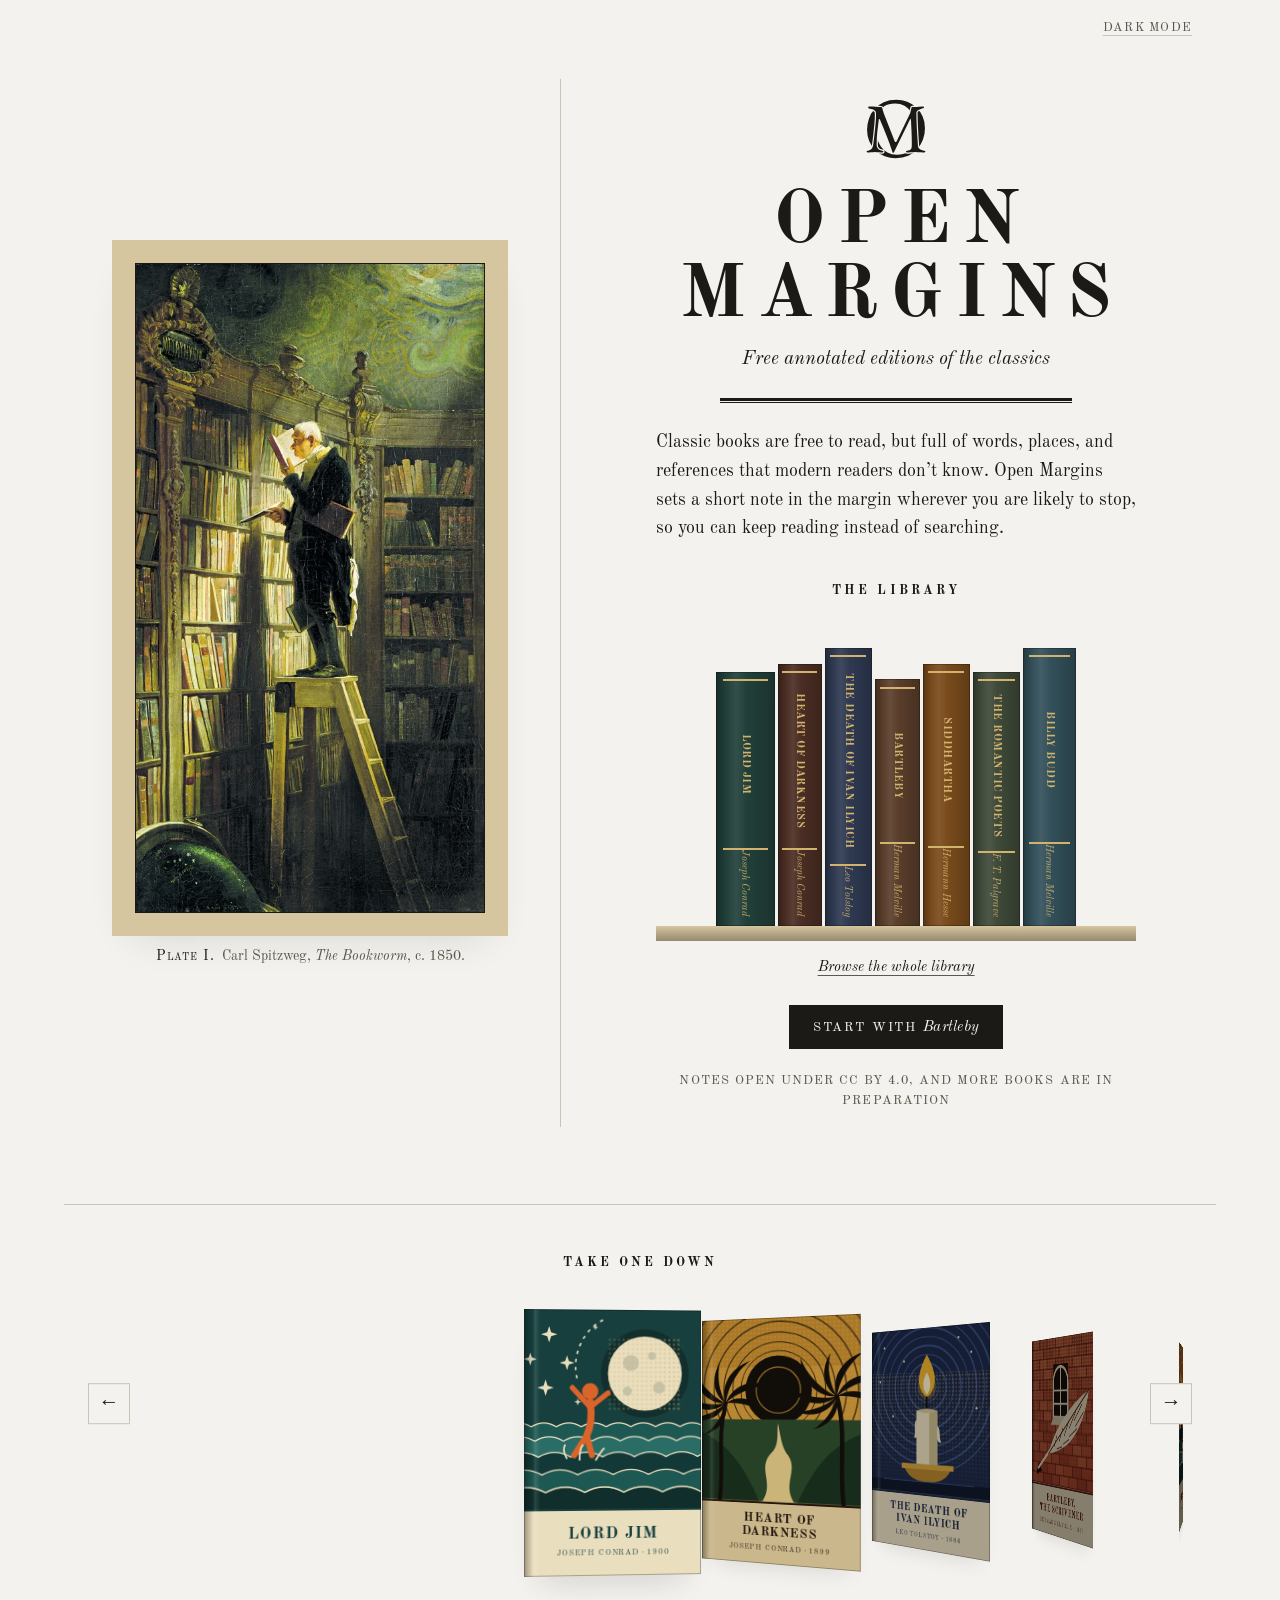
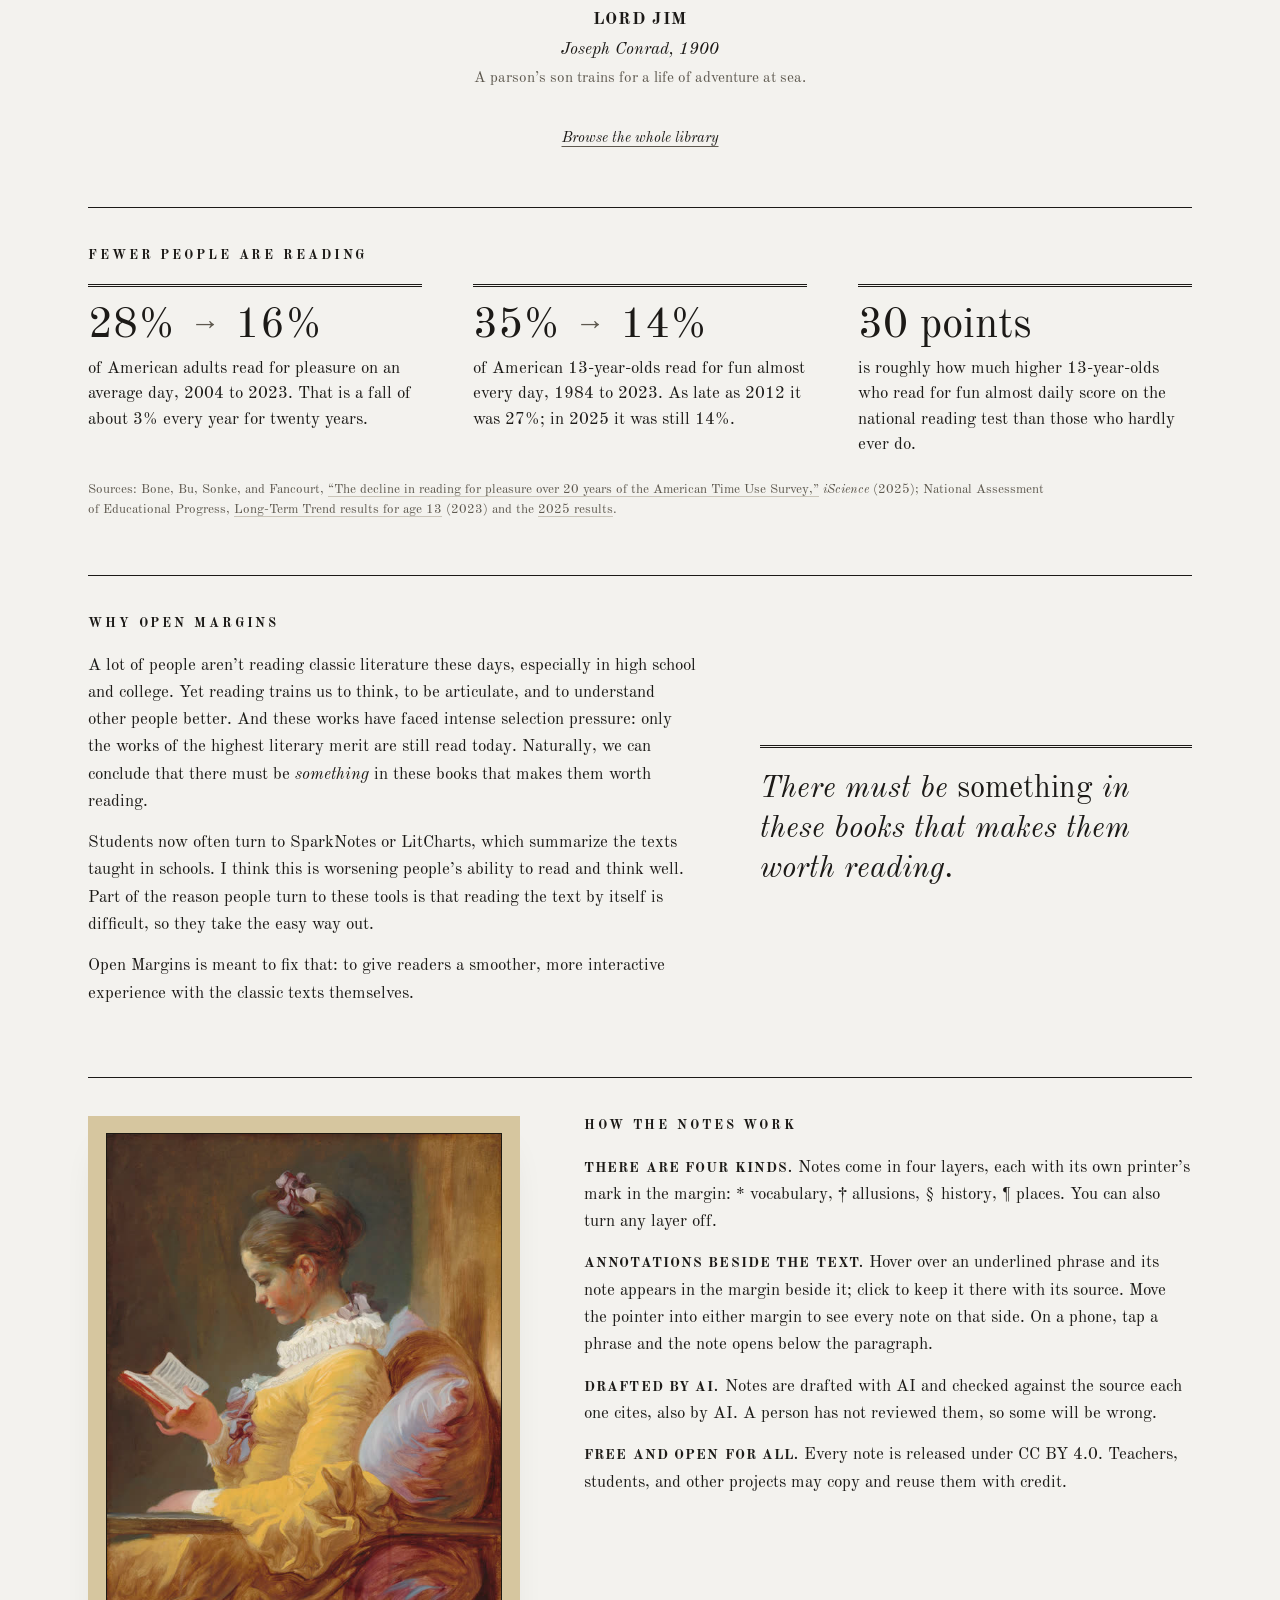
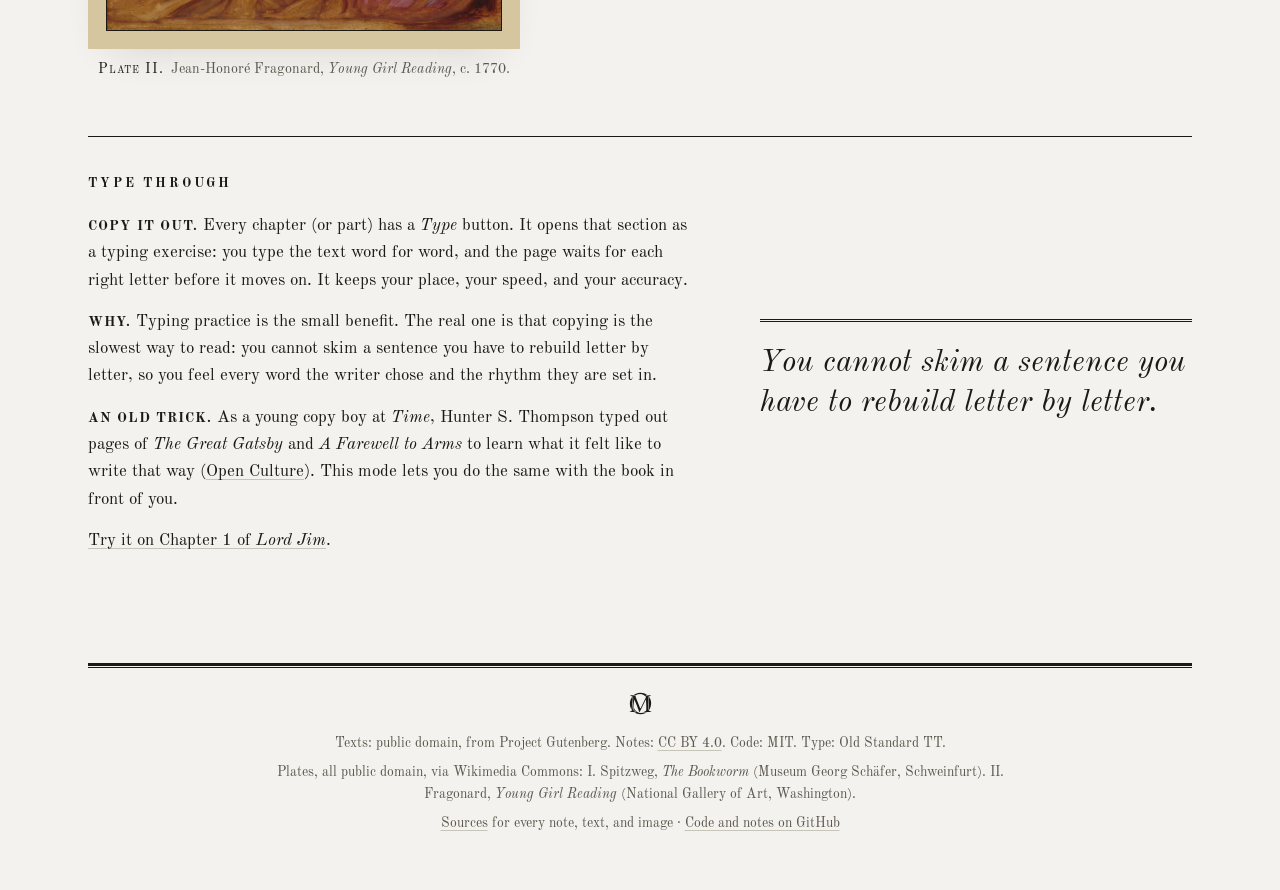
==== commit 2ef64c2b: "Audit and polish site: accessibility, reader UX, search, styles, and catalog fixes" ====
--- a/site/index.html
+++ b/site/index.html
@@ -15,7 +15,7 @@
 <link rel="stylesheet" href="style.css?v=dev">
 </head>
 <body class="home">
-<div class="home-top"><button type="button" class="text-button" data-theme-toggle>Dark mode</button></div>
+<div class="home-top"><button type="button" class="text-button" data-theme-toggle aria-label="Toggle dark mode">Dark mode</button></div>
 
 <main>
   <div class="home-spread">
@@ -36,7 +36,7 @@
       <p class="lede">Classic books are free to read, but full of words, places, and references that modern readers don’t know. Open Margins sets a short note in the margin wherever you are likely to stop, so you can keep reading instead of searching.</p>
 
       <h2 class="contents-head">The Library</h2>
-      <ul class="shelf" id="shelf"></ul>
+      <ul class="shelf" id="shelf" aria-label="Books on the shelf"></ul>
       <noscript><p><a href="library.html">Browse the library</a></p></noscript>
       <div class="shelf-board" aria-hidden="true"></div>
       <p class="shelf-links"><a href="library.html">Browse the whole library</a></p>
--- a/site/style.css
+++ b/site/style.css
@@ -23,6 +23,12 @@
   font-family: "Old Standard";
   src: url("fonts/old-standard-tt-latin-ext-400-normal.woff2") format("woff2");
   font-weight: 400; font-style: normal; font-display: swap;
+  unicode-range: U+2020;
+}
+@font-face {
+  font-family: "Old Standard";
+  src: url("fonts/old-standard-tt-latin-ext-400-normal.woff2") format("woff2");
+  font-weight: 700; font-style: normal; font-display: swap;
   unicode-range: U+2020;
 }
 @font-face {
@@ -47,7 +53,12 @@
   --faint: #c9c4b8;
   --mark: #e6dcc2;        /* highlight: a wash of wrapper buff */
   --shadow: rgba(28, 26, 23, .16);
-  --frame: "Old Standard", "Century Schoolbook", "New Century Schoolbook", Georgia, serif;
+  --wrapper-buff: var(--wrapper);
+  --newsprint: var(--ground);
+  --buff-wash: var(--mark);
+  --faint-rule: var(--faint);
+  --muted-ink: var(--muted);
+  --frame: "Old Standard", "Old Standard TT", "Century Schoolbook", "New Century Schoolbook", Georgia, serif;
   --font: var(--frame);
   --scale: 1;
   --measure: 36em;
@@ -65,6 +76,11 @@
     --faint: #57514a;
     --mark: #4a4232;
     --shadow: rgba(0, 0, 0, .4);
+    --wrapper-buff: var(--wrapper);
+    --newsprint: var(--ground);
+    --buff-wash: var(--mark);
+    --faint-rule: var(--faint);
+    --muted-ink: var(--muted);
     color-scheme: dark;
   }
 }
@@ -78,11 +94,22 @@
   --faint: #57514a;
   --mark: #4a4232;
   --shadow: rgba(0, 0, 0, .4);
+  --wrapper-buff: var(--wrapper);
+  --newsprint: var(--ground);
+  --buff-wash: var(--mark);
+  --faint-rule: var(--faint);
+  --muted-ink: var(--muted);
   color-scheme: dark;
 }
 
 * { box-sizing: border-box; }
-html { -webkit-text-size-adjust: 100%; }
+html {
+  -webkit-text-size-adjust: 100%;
+  scroll-padding-top: 3.5rem;
+}
+@media (prefers-reduced-motion: no-preference) {
+  html { scroll-behavior: smooth; }
+}
 body {
   margin: 0;
   background: var(--ground);
@@ -96,6 +123,7 @@
 a { color: inherit; text-decoration-color: var(--faint); text-decoration-thickness: 1px; text-underline-offset: .2em; }
 a:hover { text-decoration-color: currentColor; }
 :focus-visible { outline: 1px solid var(--ink); outline-offset: 3px; }
+.bar :focus-visible { outline-color: var(--wrapper-ink); }
 h1, h2, h3 { font-weight: 700; margin: 0; }
 .sr-only { position: absolute; width: 1px; height: 1px; overflow: hidden; clip: rect(0 0 0 0); white-space: nowrap; }
 
@@ -147,6 +175,7 @@
   padding: .15rem .55rem; cursor: pointer; line-height: 1.4;
 }
 .bar-button:hover, .settings > summary:hover { background: var(--wrapper-ink); color: var(--wrapper); }
+.bar-button:focus-visible, .settings > summary:focus-visible { outline: 1px solid var(--wrapper-ink); outline-offset: 2px; }
 
 /* ----- Settings (a printed card, not an app panel) ----- */
 .settings { position: relative; }
@@ -185,6 +214,7 @@
 .stepper { display: flex; align-items: center; gap: .6rem; }
 .stepper button { font: inherit; color: inherit; background: none; border: 1px solid var(--hair); border-radius: 0; width: 2.6rem; cursor: pointer; }
 .stepper button:hover:not(:disabled) { background: var(--ink); color: var(--ground); }
+.stepper button:focus-visible { outline: 1px solid var(--ink); outline-offset: 2px; }
 .stepper button:disabled { opacity: .35; cursor: default; }
 .stepper output { min-width: 3rem; text-align: center; color: var(--ink); }
 .settings-panel input[type=range] { width: 100%; margin: .4rem 0 .2rem; -webkit-appearance: none; appearance: none; background: none; height: 14px; }
@@ -250,7 +280,7 @@
 }
 .logo-title { width: 4.25rem; height: 4.25rem; color: var(--ink); }
 .wordmark {
-  font-size: clamp(2.8rem, 6.4vw, 4.6rem);
+  font-size: clamp(2.6rem, 9vw, 4.6rem);
   letter-spacing: .16em; margin-right: -.16em; /* recentre tracked caps */
   text-transform: uppercase; line-height: 1; margin-top: .9rem;
 }
@@ -404,14 +434,14 @@
 .contents .line { display: flex; align-items: baseline; gap: .5rem; width: 100%; }
 .contents .leader { flex: 1; border-bottom: 1px dotted var(--muted); transform: translateY(-.3em); min-width: 1.5rem; }
 .contents .what a { text-decoration: none; }
-.contents .what a:hover { text-decoration: underline; }
+.contents .what a:hover, .contents .what a:focus-visible { text-decoration: underline; }
 .contents .num { flex: none; width: 3.2rem; text-align: right; padding-right: .7rem; letter-spacing: .04em; }
 .contents .status { font-style: italic; color: var(--muted); white-space: nowrap; }
 .contents-book li { padding: .55rem 0; flex-direction: column; gap: .15rem; }
 .contents-book .title { font-weight: 700; letter-spacing: .1em; text-transform: uppercase; }
 .contents-book .meta { display: block; font-style: italic; color: var(--muted); font-size: .95rem; }
 .contents-book .title { text-decoration: none; }
-.contents-book .title:hover { text-decoration: underline; }
+.contents-book .title:hover, .contents-book .title:focus-visible { text-decoration: underline; }
 
 .foot { color: var(--muted); font-size: .88rem; margin-top: 3.5rem; padding-top: .6rem; border-top: 1px solid var(--hair); text-align: center; }
 
@@ -426,7 +456,7 @@
 .work .count { font-weight: 400; font-style: italic; color: var(--muted); font-size: .9rem; margin-left: .3rem; }
 .work .about { margin: .15rem 0 .3rem; color: var(--muted); }
 .sources details summary { cursor: pointer; font-size: .82rem; letter-spacing: .1em; text-transform: uppercase; color: var(--muted); }
-.sources details summary:hover { color: var(--ink); }
+.sources details summary:hover, .sources details summary:focus-visible { color: var(--ink); }
 .sources details[open] summary { margin-bottom: .6rem; }
 .sources .cites li { font-size: .9rem; line-height: 1.45; padding: .3rem 0; border-top: 1px solid var(--faint); }
 .sources .where { font-variant: small-caps; letter-spacing: .04em; }
@@ -461,6 +491,8 @@
 /* A quotation set off from the narrative (e.g. Stein's lines of Goethe):
    indented as a block, a size smaller, line breaks kept. */
 #text p.extract { margin: .7em 0 .7em 2.5em; text-indent: 0; text-align: left; font-size: .9em; line-height: 1.55; }
+#text p.extract:first-child::first-letter { font-size: inherit; float: none; line-height: inherit; padding: 0; margin: 0; font-weight: inherit; }
+#text p.extract:first-child::first-line { text-transform: none; font-size: inherit; letter-spacing: normal; }
 @media (max-width: 600px) { #text p.extract { margin-left: 1.2em; } }
 /* Verse books: every stanza keeps its line breaks, at full size. */
 .verse #text p.extract { margin: .9em 0 .9em .6em; font-size: 1em; line-height: 1.6; }
@@ -477,7 +509,8 @@
   text-decoration-thickness: 1px;
   text-underline-offset: .22em;
 }
-.anchor:hover, .anchor.hover { text-decoration-style: solid; text-decoration-color: var(--ink); }
+.anchor:hover, .anchor.hover, .anchor:focus-visible { text-decoration-style: solid; text-decoration-color: var(--ink); }
+.anchor:focus-visible { outline: 1px solid var(--ink); outline-offset: 2px; }
 .anchor.active { background: var(--mark); text-decoration-style: solid; text-decoration-color: var(--ink); }
 
 /* Notes are set like a scholarly apparatus: mark, lemma], gloss. */
@@ -492,6 +525,7 @@
 .panel {
   position: absolute; top: 0; z-index: 2;
   opacity: 0; pointer-events: none; visibility: hidden;
+  background: var(--ground);
   transition: opacity .2s cubic-bezier(.16, 1, .3, 1), transform .2s cubic-bezier(.16, 1, .3, 1), visibility 0s linear .2s;
 }
 .panel-left { transform: translateX(-8px); }
@@ -517,6 +551,7 @@
 .focus-note {
   position: absolute; z-index: 3;
   padding: .05rem .25rem;
+  background: var(--ground);
   opacity: 0; visibility: hidden; transform: translateY(3px);
   transition: opacity .16s cubic-bezier(.16, 1, .3, 1), transform .16s cubic-bezier(.16, 1, .3, 1), visibility 0s linear .16s;
 }
@@ -526,13 +561,15 @@
 }
 .focus-note .source { display: none; }
 .focus-note.pinned .source { display: block; }
-.focus-note.pinned { background: var(--mark); }
+.focus-note.pinned { background: var(--mark); box-shadow: 0 6px 18px var(--shadow); }
+.focus-note:hover { background: var(--mark); }
 
 /* When both panels don't fit, an open panel slides the text aside. */
 .column, .ticks { transform: translateX(var(--shift, 0)); transition: transform .24s cubic-bezier(.16, 1, .3, 1); }
 
 /* Margin reference marks: one per annotated line, by layer */
-.ticks { position: absolute; top: 0; width: 2.4rem; z-index: 1; font-family: var(--frame); }
+.ticks { position: absolute; top: 0; width: 2.4rem; z-index: 1; font-family: var(--frame); transition: opacity .2s cubic-bezier(.16, 1, .3, 1); }
+.ticks-left:has(~ .panel-left.open), .panel-right.open ~ .ticks-right { opacity: 0; pointer-events: none; }
 .tick {
   position: absolute; left: 0; right: 0; white-space: nowrap;
   font-size: 1rem; letter-spacing: .08em;
@@ -569,7 +606,7 @@
 .chapnav a { text-decoration: none; }
 .chapnav .next { text-align: right; }
 .chapnav .dir { display: block; color: var(--muted); letter-spacing: .14em; }
-.chapnav a:hover { text-decoration: underline; }
+.chapnav a:hover, .chapnav a:focus-visible { text-decoration: underline; }
 
 @media (max-width: 700px) {
   .bar-inner { gap: .3rem .9rem; }
@@ -603,7 +640,7 @@
 .search-list .note-hit .snip { font-style: italic; }
 .search-list mark, mark.search-hit { background: var(--mark); color: inherit; padding: 0 .05em; }
 .search-more { margin-top: .6rem; }
-.search-panel { width: 30rem; max-height: min(70vh, 40rem); overflow-y: auto; }
+.search-panel { width: 30rem; max-height: min(70vh, 40rem); overflow-y: auto; overscroll-behavior: contain; }
 #book-search { margin: 0 0 2.2rem; }
 #text p.search-target { animation: search-flash 2.4s ease-out; }
 @keyframes search-flash { from { background: var(--mark); } to { background: transparent; } }
@@ -645,6 +682,9 @@
 .type-pointer { text-align: center; color: var(--muted); font-size: .92rem; margin-top: 1.6rem; }
 
 .verse #text p:first-child::first-letter { font-size: inherit; float: none; line-height: inherit; padding: 0; margin: 0; font-weight: inherit; }
+.verse #text p:first-child::first-line { text-transform: none; font-size: inherit; letter-spacing: normal; }
+#text p.extract:first-child::first-letter { font-size: inherit; float: none; line-height: inherit; padding: 0; margin: 0; font-weight: inherit; }
+#text p.extract:first-child::first-line { text-transform: none; font-size: inherit; letter-spacing: normal; }
 
 /* ----- Home: a shelf of spines ----- */
 .shelf {
@@ -652,7 +692,10 @@
   list-style: none; margin: 0 auto; padding: 1.6rem 1rem 0; max-width: 30rem;
   display: flex; align-items: flex-end; justify-content: safe center; gap: 3px; overflow-x: auto; overflow-y: hidden;
   scroll-snap-type: x proximity; font-size: 13px;
-}
+  scrollbar-width: none;
+  overscroll-behavior-x: contain;
+}
+.shelf::-webkit-scrollbar { display: none; }
 .spine-item { flex: none; scroll-snap-align: start; padding-top: .8em; }
 .spine {
   display: flex; flex-direction: column; align-items: center; justify-content: space-between;
@@ -712,6 +755,7 @@
   list-style: none; margin: 0; padding: 2.2rem 0 1.4rem;
   display: flex; align-items: center; overflow-x: auto; overflow-y: hidden;
   scroll-snap-type: x mandatory; scrollbar-width: none;
+  overscroll-behavior-x: contain;
   perspective: 900px; perspective-origin: 50% 40%;
   padding-inline: calc(50% - 6.3em); font-size: 18px;
 }
@@ -737,18 +781,22 @@
 .flow-blurb { color: var(--muted); font-size: .95rem; line-height: 1.5; }
 .flow-arrow {
   position: absolute; top: 40%; transform: translateY(-50%); z-index: 20;
-  font: inherit; font-size: 1.3rem; width: 2.6rem; height: 2.6rem; border-radius: 50%;
+  font: inherit; font-size: 1.3rem; width: 2.6rem; height: 2.6rem; border-radius: 0;
   border: 1px solid var(--faint); background: var(--ground); color: var(--ink); cursor: pointer;
 }
 .flow-arrow:hover { border-color: var(--ink); }
+.flow-arrow:focus-visible { outline: 1px solid var(--ink); outline-offset: 2px; border-color: var(--ink); }
 .flow-prev { left: 0; } .flow-next { right: 0; }
 @media (max-width: 700px) { .flow-arrow { display: none; } .flow-track { font-size: 15px; } .flow-cover { font-size: 15px; } }
-@media (prefers-reduced-motion: reduce) { .flow-item { transform: none; filter: none; } }
+@media (prefers-reduced-motion: reduce) {
+  .flow-item { transform: none; filter: none; }
+  .panel, .focus-note, .column, .ticks, a.cover, .primary-action, .spine, .lib-link .cover { transition: none; }
+}
 
 /* ----- Covers: printed plate over a title band ----- */
 .cover-frame.plate {
   position: absolute; inset: 0; margin: 0; padding: 0; border: 0; display: flex; flex-direction: column;
-  align-items: stretch; background: var(--paper); overflow: hidden;
+  align-items: stretch; background: var(--paper, var(--wrapper)); overflow: hidden;
 }
 .cover-frame.plate::after {
   content: ""; position: absolute; inset: 0; pointer-events: none;
@@ -757,7 +805,7 @@
 }
 .cover-frame.plate .cover-art { flex: none; display: block; width: 100%; height: 11.2em; margin: 0; }
 .cover-frame.plate .cover-art svg { display: block; width: 100%; height: 100%; }
-.plate-band { flex: 1; display: flex; flex-direction: column; justify-content: center; text-align: center; padding: .3em .8em .35em; color: var(--ink2); border-top: .14em solid var(--ink2); }
-.plate-band .cover-title { color: var(--ink2); font-size: .92em; letter-spacing: .06em; margin: 0; line-height: 1.12; }
+.plate-band { flex: 1; display: flex; flex-direction: column; justify-content: center; text-align: center; padding: .3em .8em .35em; color: var(--ink2, var(--ink)); border-top: .14em solid var(--ink2, var(--hair)); }
+.plate-band .cover-title { color: var(--ink2, var(--ink)); font-size: .92em; letter-spacing: .06em; margin: 0; line-height: 1.12; }
 .plate-band .cover-title.long, .plate-band .cover-title.xlong { font-size: .78em; letter-spacing: .04em; }
 .plate-by { margin-top: .35em; font-size: .46em; letter-spacing: .1em; white-space: nowrap; text-transform: uppercase; opacity: .8; }
